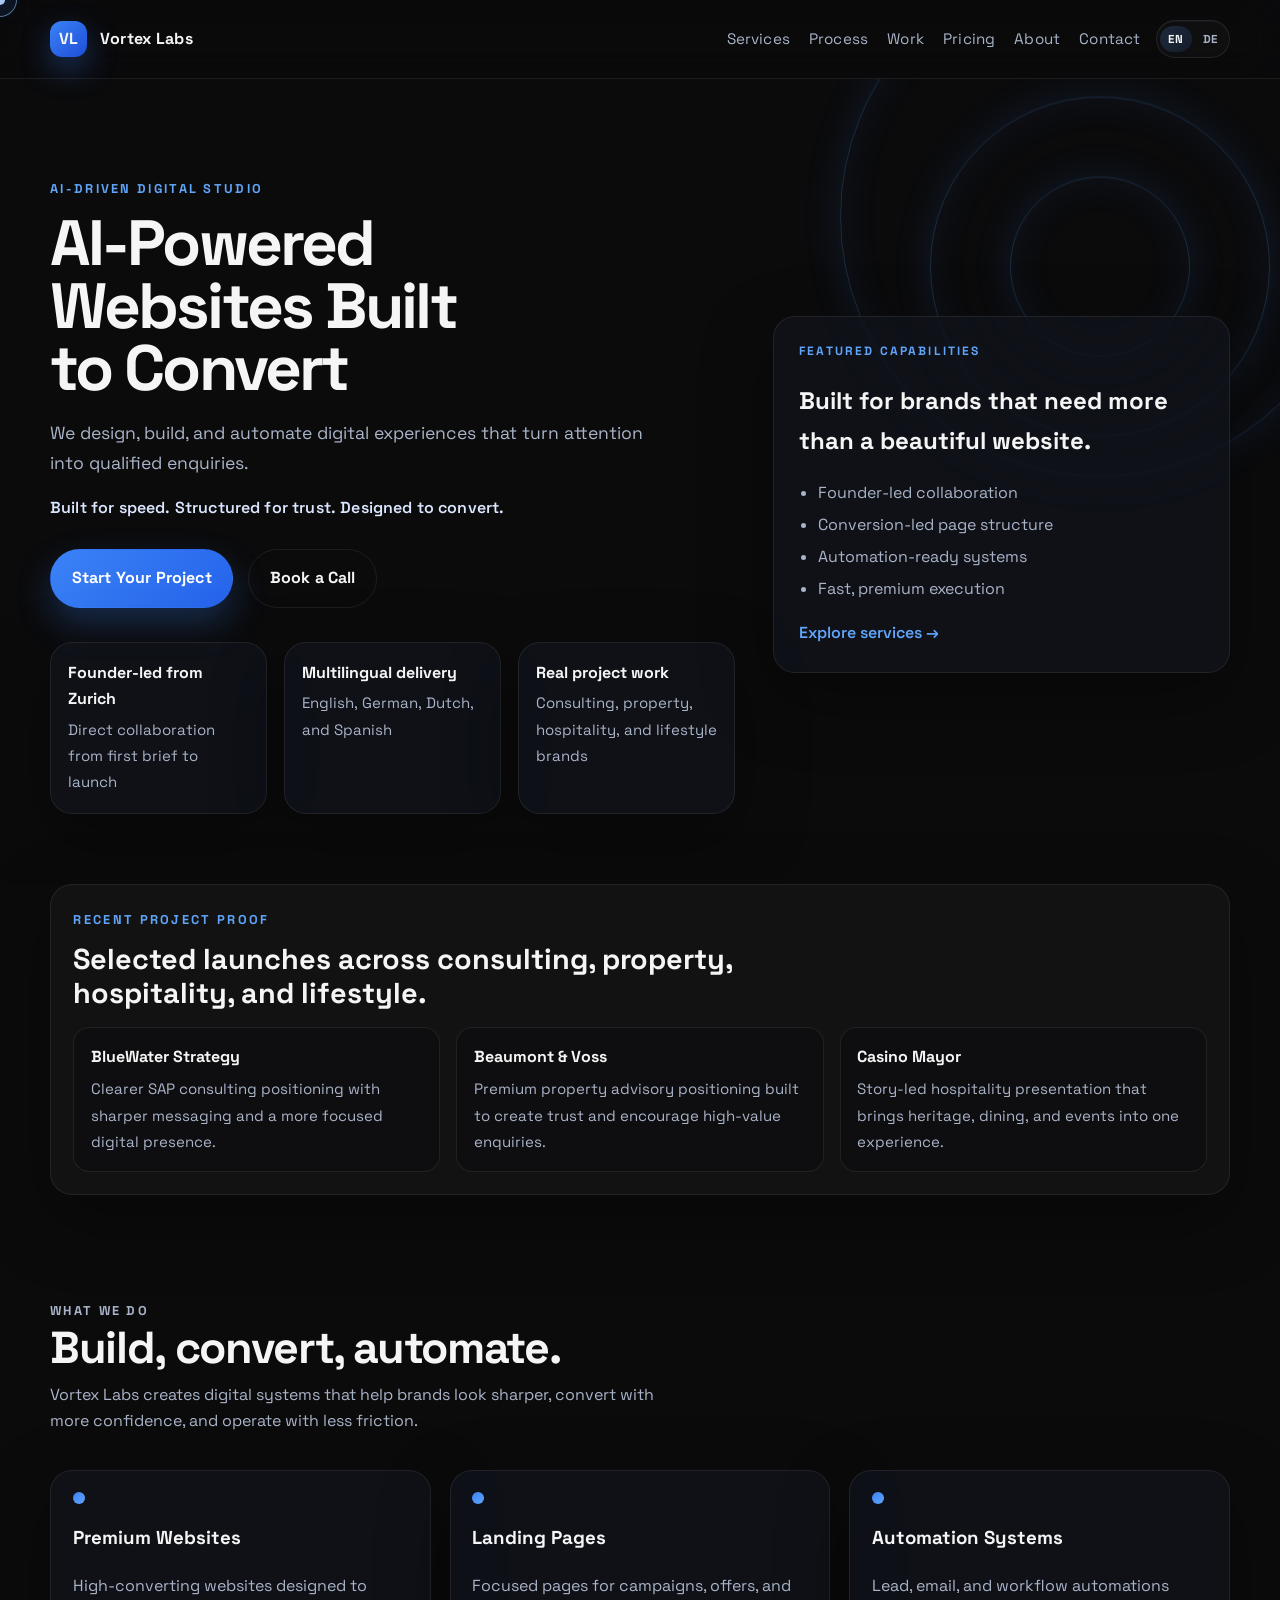
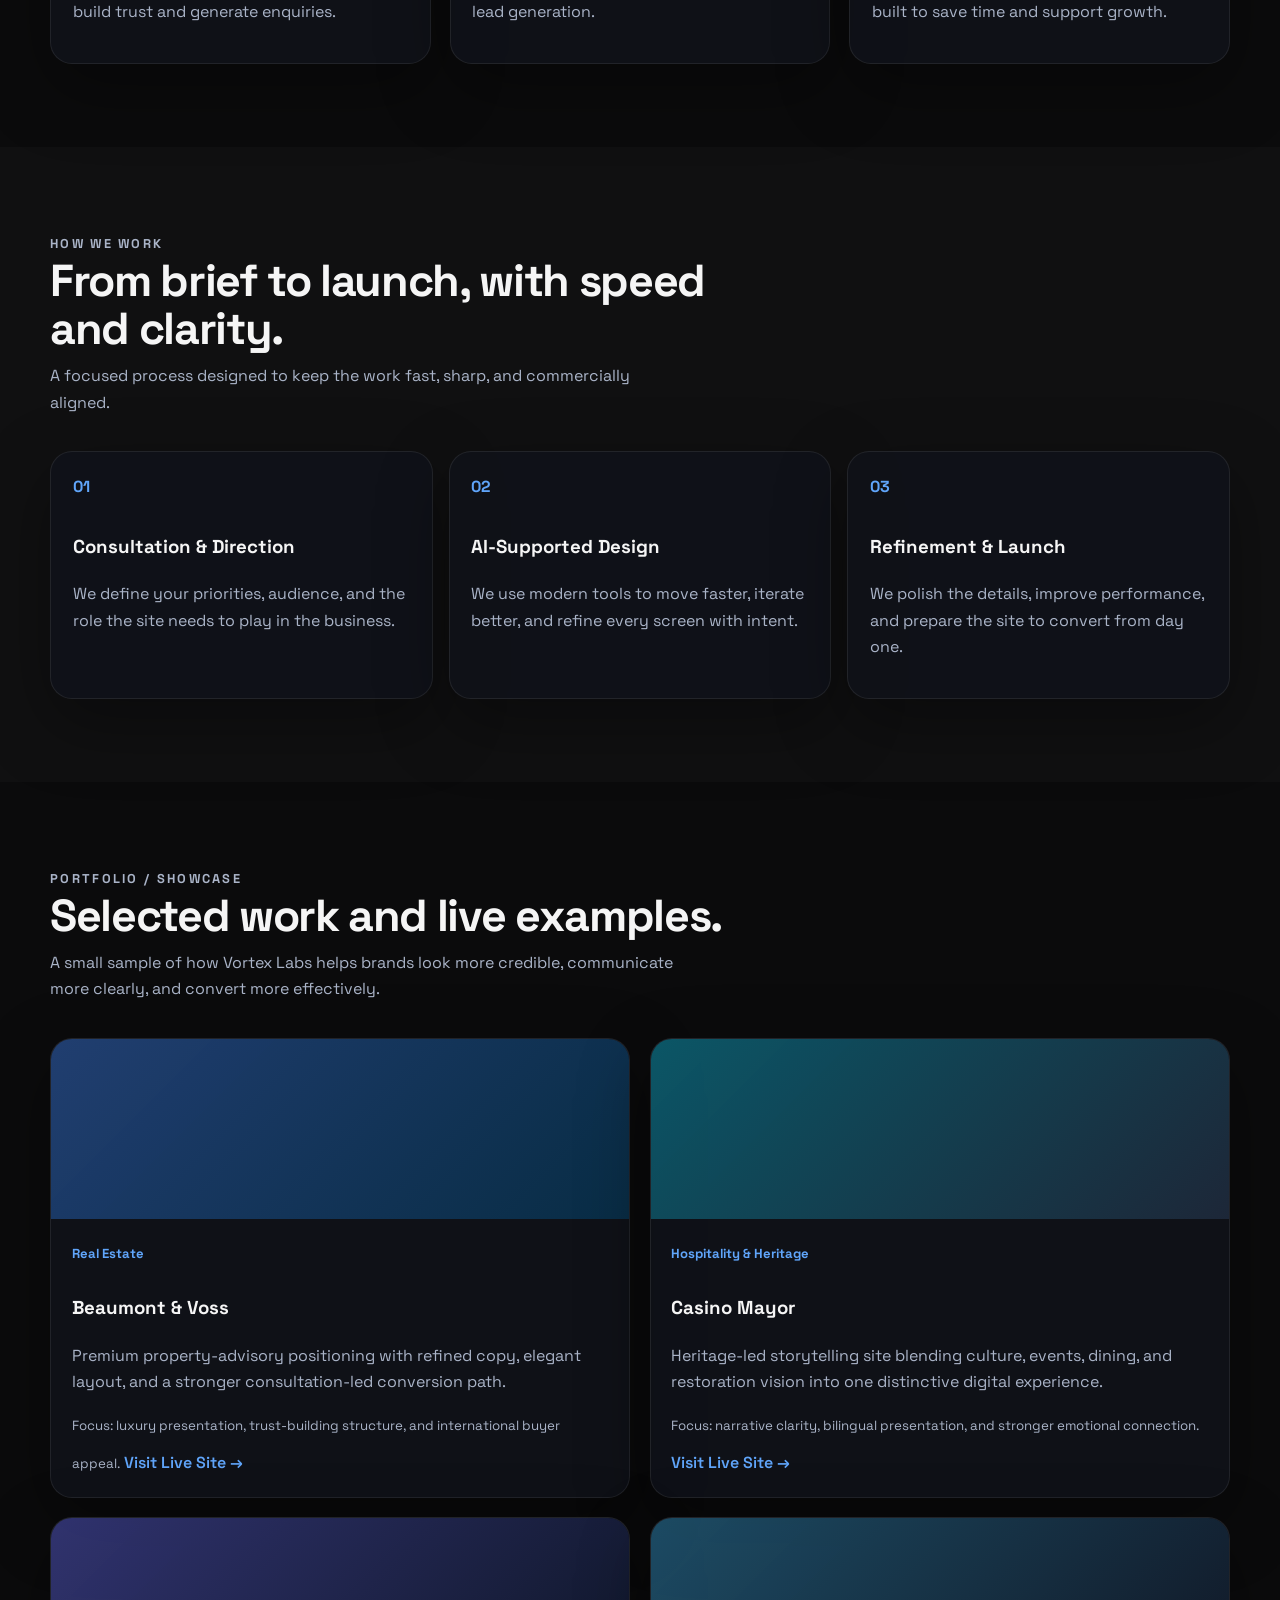
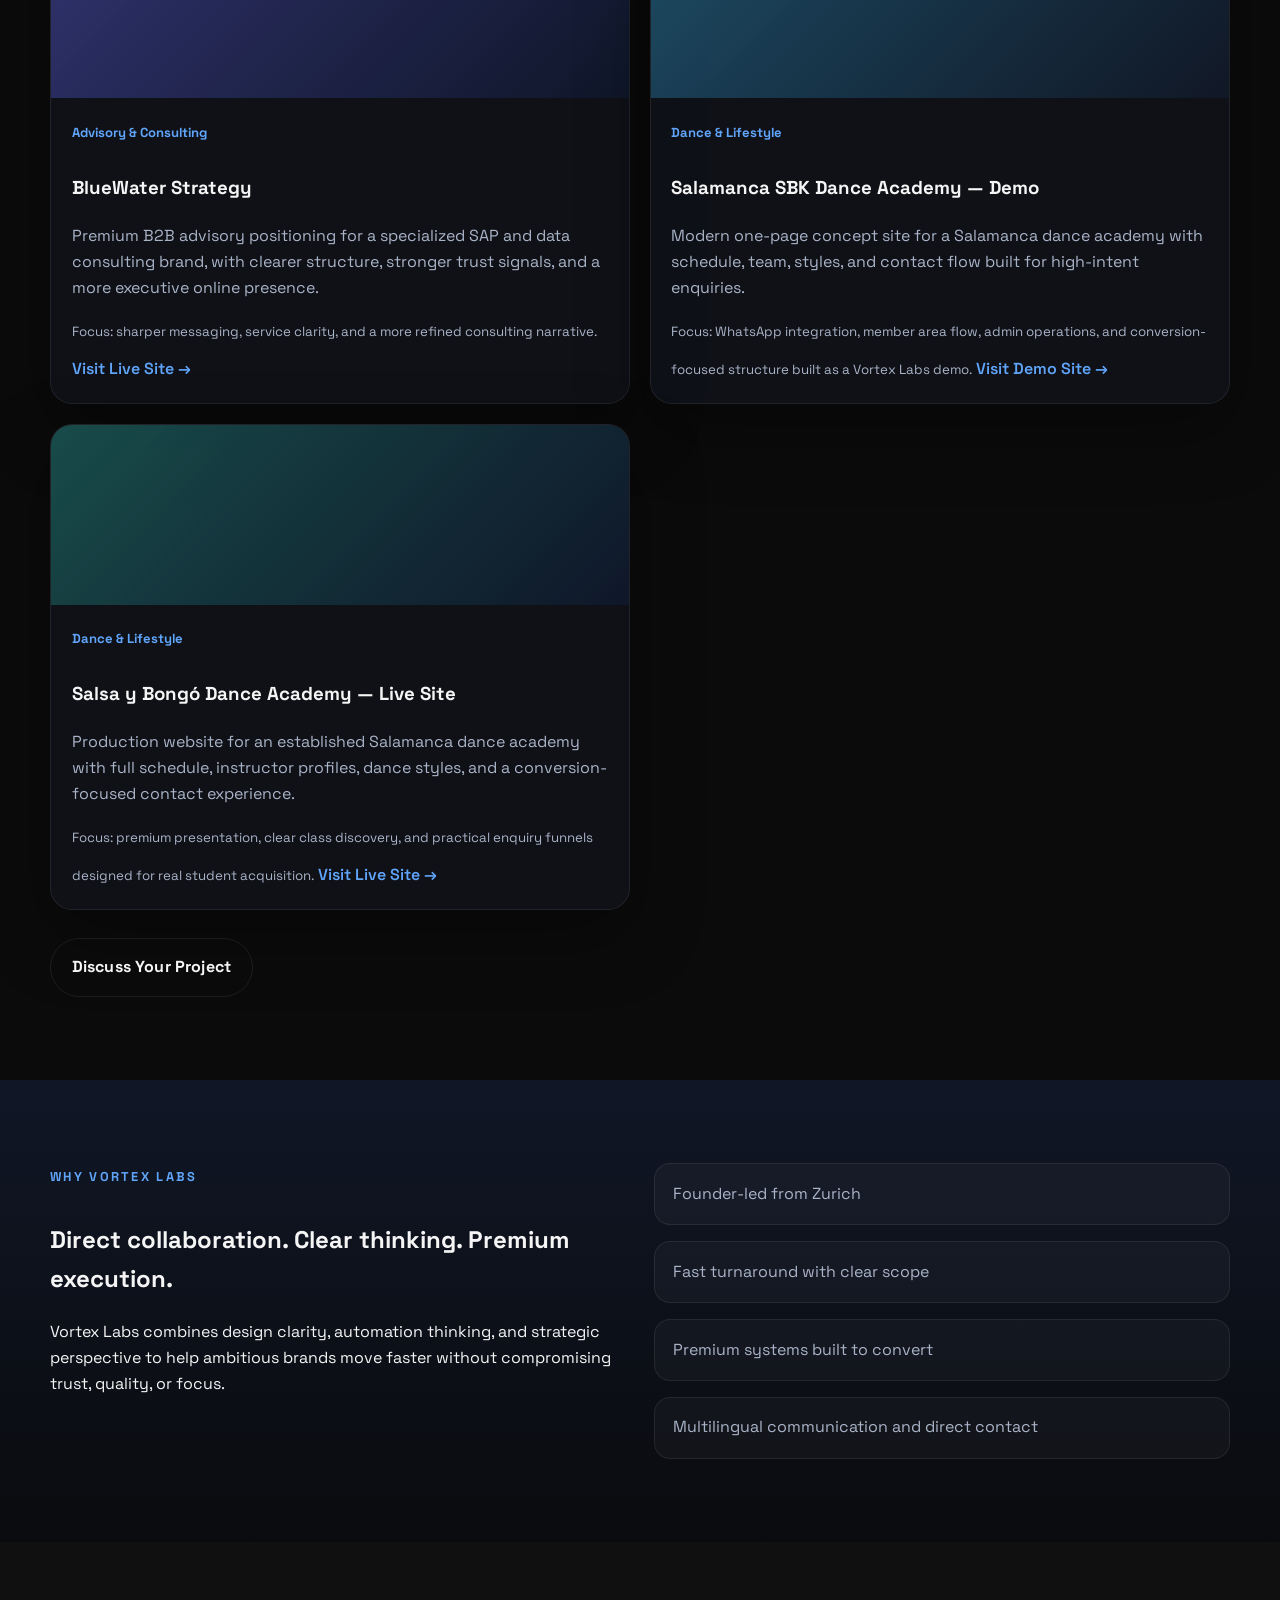
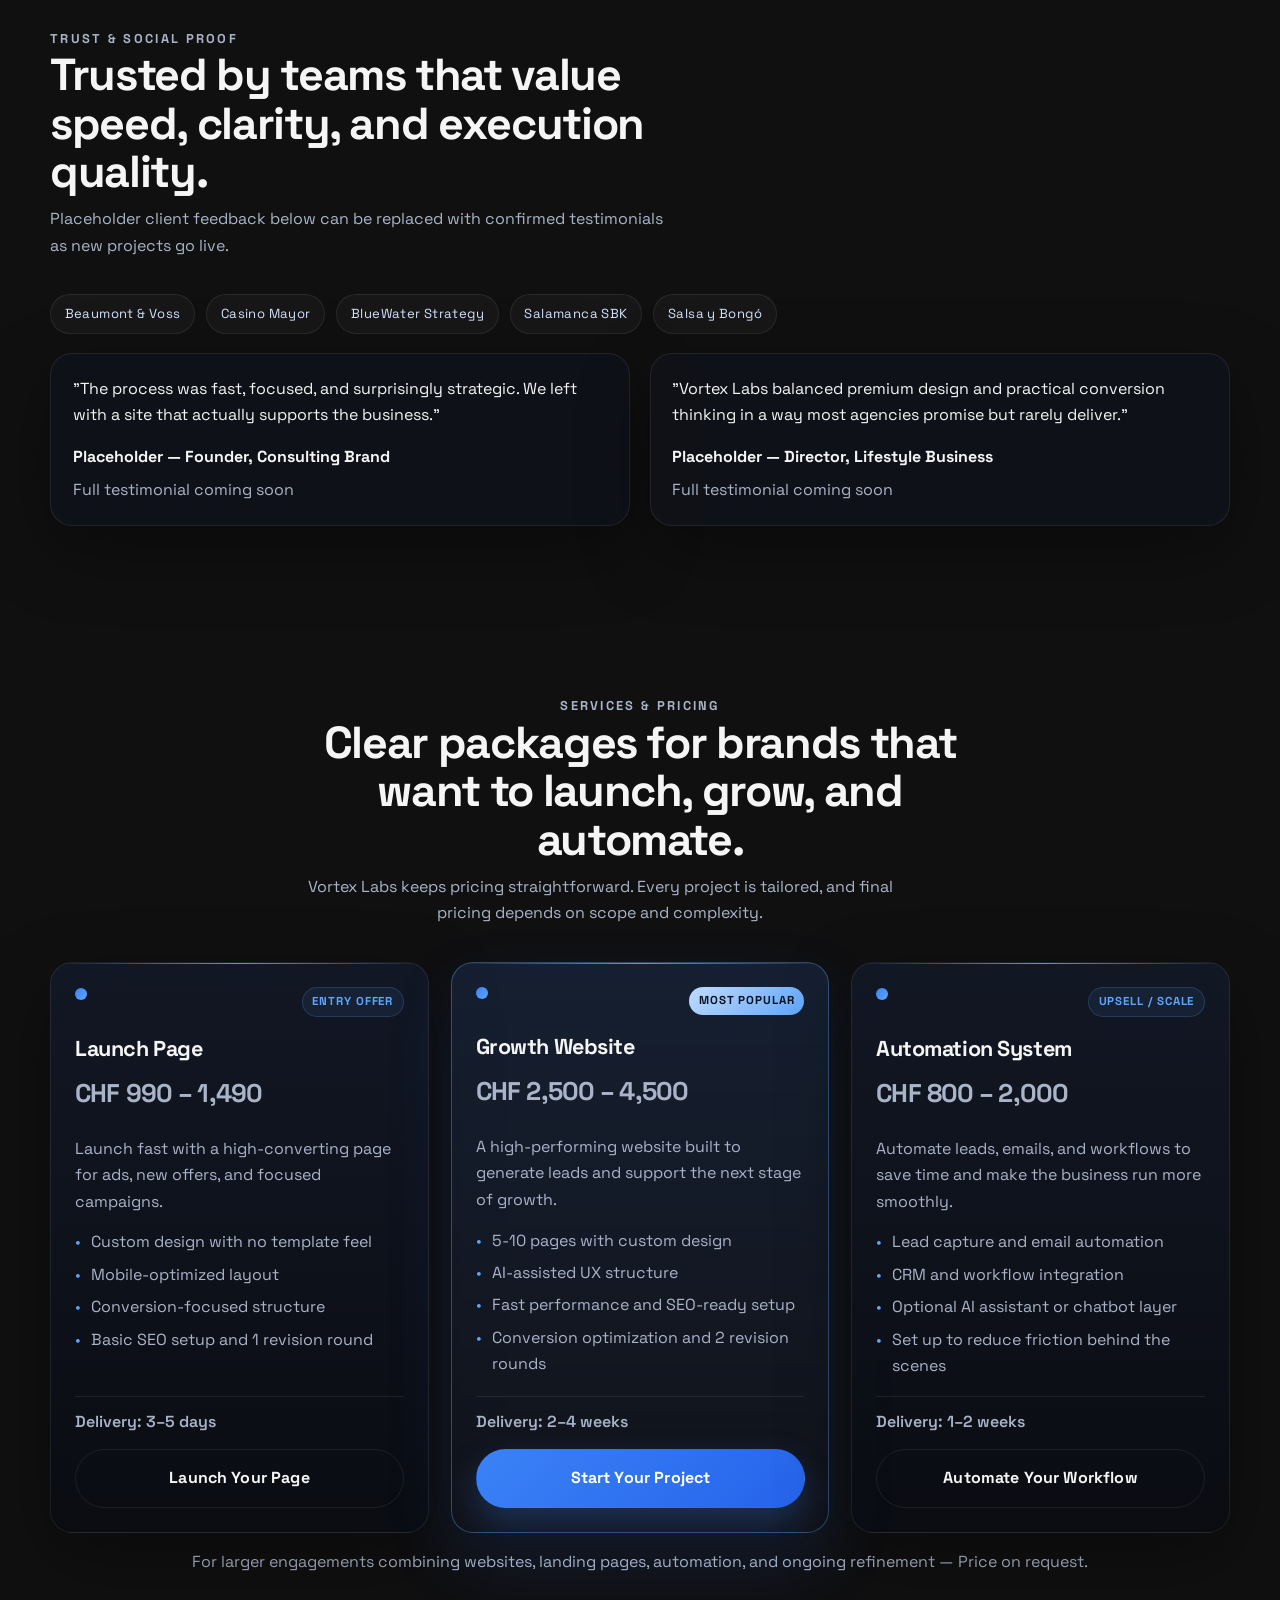
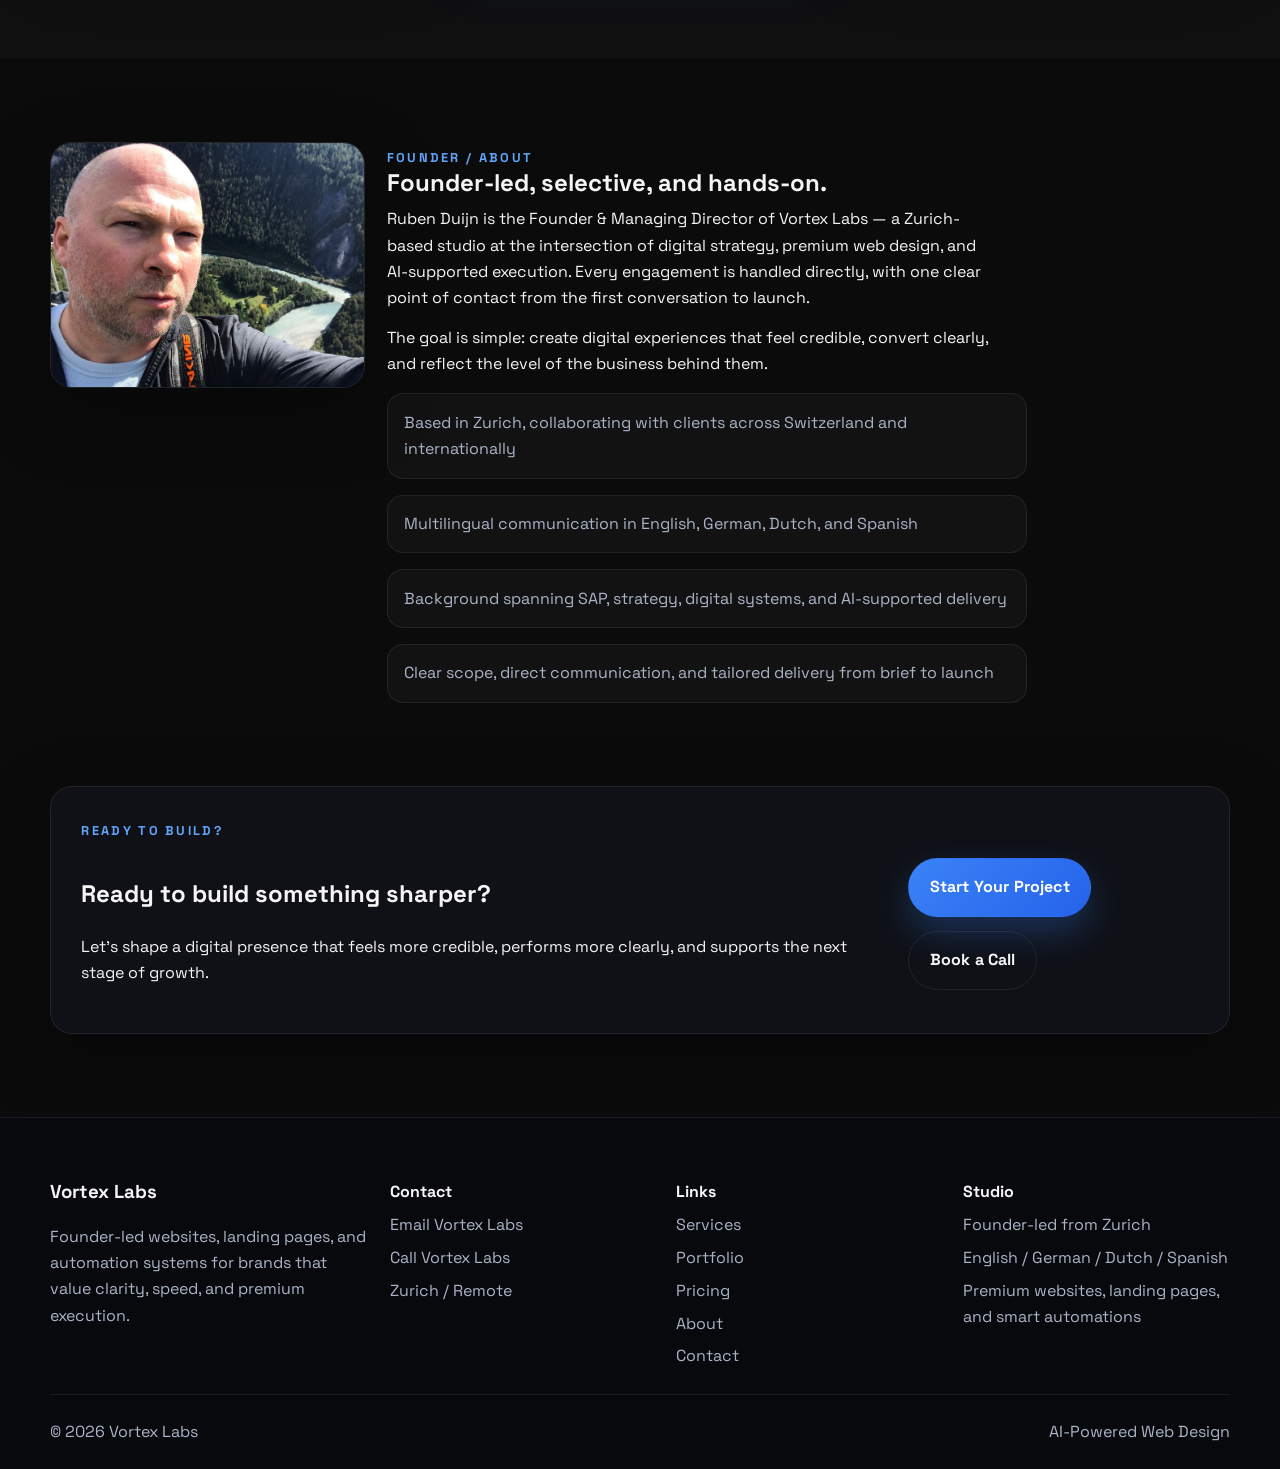
==== index.html @ e82ced31 "Premium upgrade: scroll reveal, magnetic buttons, parallax, cursor, 2 dance portfolio cards, testimo" ====
<!doctype html>
<html lang="en">
<head>
  <meta charset="utf-8" />
  <meta name="viewport" content="width=device-width, initial-scale=1" />
  <title>Vortex Labs | Premium Websites & Automation</title>
  <meta
    name="description"
    content="Vortex Labs creates premium websites, landing pages, and automation systems for ambitious brands that want clarity, speed, and conversion."
  />
  <link rel="alternate" hreflang="en" href="https://vortexlabs.ch/" />
  <link rel="alternate" hreflang="de" href="https://vortexlabs.ch/de.html" />
  <link rel="stylesheet" href="styles.css" />
</head>
<body id="top">
  <header class="site-header">
    <div class="container header-inner">
      <a class="brand" href="#top">
        <span class="brand-mark">VL</span>
        <span>Vortex Labs</span>
      </a>

      <nav class="site-nav" id="site-nav">
        <a href="#services">Services</a>
        <a href="#process">Process</a>
        <a href="#work">Work</a>
        <a href="#pricing">Pricing</a>
        <a href="#about">About</a>
        <a href="#contact">Contact</a>
      </nav>

      <div class="header-actions">
        <div class="lang-switch" aria-label="Language switcher">
          <a class="lang-link active" href="/" data-language="en">EN</a>
          <a class="lang-link" href="/de.html" data-language="de">DE</a>
        </div>

        <button class="menu-toggle" id="menu-toggle" aria-expanded="false" aria-controls="site-nav" aria-label="Toggle menu">
          <span></span><span></span><span></span>
        </button>
      </div>
    </div>
  </header>

  <main>
    <section class="hero">
      <div class="hero-vortex" aria-hidden="true">
        <div class="vortex-ring ring-one"></div>
        <div class="vortex-ring ring-two"></div>
        <div class="vortex-ring ring-three"></div>
      </div>

      <div class="container hero-grid">
        <div class="hero-copy">
          <p class="eyebrow">AI-DRIVEN DIGITAL STUDIO</p>
          <h1>AI-Powered Websites Built to Convert</h1>
          <p class="lead">
            We design, build, and automate digital experiences that turn attention into qualified enquiries.
          </p>
          <p class="hero-kicker">Built for speed. Structured for trust. Designed to convert.</p>

          <div class="hero-actions">
            <a class="button" href="#contact">Start Your Project</a>
            <a class="button secondary" href="#contact">Book a Call</a>
          </div>

          <div class="hero-stats">
            <div>
              <strong>Founder-led from Zurich</strong>
              <span>Direct collaboration from first brief to launch</span>
            </div>
            <div>
              <strong>Multilingual delivery</strong>
              <span>English, German, Dutch, and Spanish</span>
            </div>
            <div>
              <strong>Real project work</strong>
              <span>Consulting, property, hospitality, and lifestyle brands</span>
            </div>
          </div>
        </div>

        <aside class="hero-card">
          <p class="card-label">FEATURED CAPABILITIES</p>
          <h2>Built for brands that need more than a beautiful website.</h2>
          <ul class="feature-list">
            <li>Founder-led collaboration</li>
            <li>Conversion-led page structure</li>
            <li>Automation-ready systems</li>
            <li>Fast, premium execution</li>
          </ul>
          <a class="text-link" href="#services">Explore services →</a>
        </aside>
      </div>
    </section>

    <section class="proof-strip" aria-label="Recent project proof">
      <div class="container proof-strip-inner">
        <div class="proof-copy">
          <p class="eyebrow">RECENT PROJECT PROOF</p>
          <h2>Selected launches across consulting, property, hospitality, and lifestyle.</h2>
        </div>

        <div class="proof-grid">
          <article class="proof-item">
            <strong>BlueWater Strategy</strong>
            <span>Clearer SAP consulting positioning with sharper messaging and a more focused digital presence.</span>
          </article>
          <article class="proof-item">
            <strong>Beaumont &amp; Voss</strong>
            <span>Premium property advisory positioning built to create trust and encourage high-value enquiries.</span>
          </article>
          <article class="proof-item">
            <strong>Casino Mayor</strong>
            <span>Story-led hospitality presentation that brings heritage, dining, and events into one experience.</span>
          </article>
        </div>
      </div>
    </section>

    <section class="section" id="services">
      <div class="container">
        <div class="section-heading">
          <p class="eyebrow">WHAT WE DO</p>
          <h2>Build, convert, automate.</h2>
          <p>
            Vortex Labs creates digital systems that help brands look sharper, convert with more confidence,
            and operate with less friction.
          </p>
        </div>

        <div class="card-grid three-up">
          <article class="info-card">
            <div class="icon-dot"></div>
            <h3>Premium Websites</h3>
            <p>High-converting websites designed to build trust and generate enquiries.</p>
          </article>

          <article class="info-card">
            <div class="icon-dot"></div>
            <h3>Landing Pages</h3>
            <p>Focused pages for campaigns, offers, and lead generation.</p>
          </article>

          <article class="info-card">
            <div class="icon-dot"></div>
            <h3>Automation Systems</h3>
            <p>Lead, email, and workflow automations built to save time and support growth.</p>
          </article>
        </div>
      </div>
    </section>

    <section class="section section-alt" id="process">
      <div class="container">
        <div class="section-heading">
          <p class="eyebrow">HOW WE WORK</p>
          <h2>From brief to launch, with speed and clarity.</h2>
          <p>A focused process designed to keep the work fast, sharp, and commercially aligned.</p>
        </div>

        <div class="process-grid">
          <article class="process-step">
            <span>01</span>
            <h3>Consultation &amp; Direction</h3>
            <p>We define your priorities, audience, and the role the site needs to play in the business.</p>
          </article>

          <article class="process-step">
            <span>02</span>
            <h3>AI-Supported Design</h3>
            <p>We use modern tools to move faster, iterate better, and refine every screen with intent.</p>
          </article>

          <article class="process-step">
            <span>03</span>
            <h3>Refinement &amp; Launch</h3>
            <p>We polish the details, improve performance, and prepare the site to convert from day one.</p>
          </article>
        </div>
      </div>
    </section>

    <section class="section" id="work">
      <div class="container">
        <div class="section-heading">
          <p class="eyebrow">PORTFOLIO / SHOWCASE</p>
          <h2>Selected work and live examples.</h2>
          <p>A small sample of how Vortex Labs helps brands look more credible, communicate more clearly, and convert more effectively.</p>
        </div>

        <div class="showcase-grid">
          <article class="showcase-card">
            <div class="showcase-media media-one"></div>
            <div class="showcase-body">
              <span class="showcase-tag">Real Estate</span>
              <h3>Beaumont &amp; Voss</h3>
              <p>Premium property-advisory positioning with refined copy, elegant layout, and a stronger consultation-led conversion path.</p>
              <small>Focus: luxury presentation, trust-building structure, and international buyer appeal.</small>
              <a class="text-link" href="https://beaumontvoss.com" target="_blank" rel="noopener noreferrer">Visit Live Site →</a>
            </div>
          </article>

          <article class="showcase-card">
            <div class="showcase-media media-two"></div>
            <div class="showcase-body">
              <span class="showcase-tag">Hospitality &amp; Heritage</span>
              <h3>Casino Mayor</h3>
              <p>Heritage-led storytelling site blending culture, events, dining, and restoration vision into one distinctive digital experience.</p>
              <small>Focus: narrative clarity, bilingual presentation, and stronger emotional connection.</small>
              <a class="text-link" href="https://casinomayor.es" target="_blank" rel="noopener noreferrer">Visit Live Site →</a>
            </div>
          </article>

          <article class="showcase-card">
            <div class="showcase-media media-three"></div>
            <div class="showcase-body">
              <span class="showcase-tag">Advisory &amp; Consulting</span>
              <h3>BlueWater Strategy</h3>
              <p>Premium B2B advisory positioning for a specialized SAP and data consulting brand, with clearer structure, stronger trust signals, and a more executive online presence.</p>
              <small>Focus: sharper messaging, service clarity, and a more refined consulting narrative.</small>
              <a class="text-link" href="https://bluewaterstrategy.ch" target="_blank" rel="noopener noreferrer">Visit Live Site →</a>
            </div>
          </article>

          <article class="showcase-card">
            <div class="showcase-media media-four"></div>
            <div class="showcase-body">
              <span class="showcase-tag">Dance &amp; Lifestyle</span>
              <h3>Salamanca SBK Dance Academy — Demo</h3>
              <p>Modern one-page concept site for a Salamanca dance academy with schedule, team, styles, and contact flow built for high-intent enquiries.</p>
              <small>Focus: WhatsApp integration, member area flow, admin operations, and conversion-focused structure built as a Vortex Labs demo.</small>
              <a class="text-link" href="https://salamancasbk.es" target="_blank" rel="noopener noreferrer">Visit Demo Site →</a>
            </div>
          </article>

          <article class="showcase-card">
            <div class="showcase-media media-five"></div>
            <div class="showcase-body">
              <span class="showcase-tag">Dance &amp; Lifestyle</span>
              <h3>Salsa y Bongó Dance Academy — Live Site</h3>
              <p>Production website for an established Salamanca dance academy with full schedule, instructor profiles, dance styles, and a conversion-focused contact experience.</p>
              <small>Focus: premium presentation, clear class discovery, and practical enquiry funnels designed for real student acquisition.</small>
              <a class="text-link" href="https://salsaybongodanceacademy.com" target="_blank" rel="noopener noreferrer">Visit Live Site →</a>
            </div>
          </article>

        </div>

        <div class="center-action">
          <a class="button secondary" href="#contact">Discuss Your Project</a>
        </div>
      </div>
    </section>

    <section class="section section-dark" id="why">
      <div class="container why-grid">
        <div>
          <p class="eyebrow">WHY VORTEX LABS</p>
          <h2>Direct collaboration. Clear thinking. Premium execution.</h2>
          <p>
            Vortex Labs combines design clarity, automation thinking, and strategic perspective to help ambitious brands move faster without compromising trust, quality, or focus.
          </p>
        </div>

        <div class="why-list">
          <div class="why-item">Founder-led from Zurich</div>
          <div class="why-item">Fast turnaround with clear scope</div>
          <div class="why-item">Premium systems built to convert</div>
          <div class="why-item">Multilingual communication and direct contact</div>
        </div>
      </div>
    </section>

    <section class="section section-alt" id="testimonials">
      <div class="container">
        <div class="section-heading">
          <p class="eyebrow">TRUST &amp; SOCIAL PROOF</p>
          <h2>Trusted by teams that value speed, clarity, and execution quality.</h2>
          <p>Placeholder client feedback below can be replaced with confirmed testimonials as new projects go live.</p>
        </div>

        <div class="logo-strip" aria-label="Client logo strip">
          <span class="logo-pill">Beaumont &amp; Voss</span>
          <span class="logo-pill">Casino Mayor</span>
          <span class="logo-pill">BlueWater Strategy</span>
          <span class="logo-pill">Salamanca SBK</span>
          <span class="logo-pill">Salsa y Bongó</span>
        </div>

        <div class="testimonial-grid">
          <article class="testimonial-card">
            <p>"The process was fast, focused, and surprisingly strategic. We left with a site that actually supports the business."</p>
            <strong>Placeholder — Founder, Consulting Brand</strong>
            <span>Full testimonial coming soon</span>
          </article>
          <article class="testimonial-card">
            <p>"Vortex Labs balanced premium design and practical conversion thinking in a way most agencies promise but rarely deliver."</p>
            <strong>Placeholder — Director, Lifestyle Business</strong>
            <span>Full testimonial coming soon</span>
          </article>
        </div>
      </div>
    </section>

    <section class="section section-alt" id="pricing">
      <div class="container">
        <div class="section-heading pricing-heading">
          <p class="eyebrow">SERVICES &amp; PRICING</p>
          <h2>Clear packages for brands that want to launch, grow, and automate.</h2>
          <p>
            Vortex Labs keeps pricing straightforward. Every project is tailored, and final pricing depends on scope and complexity.
          </p>
        </div>

        <div class="card-grid three-up pricing-grid">
          <article class="info-card pricing-card">
            <div class="pricing-topline">
              <div class="icon-dot"></div>
              <span class="pricing-label">ENTRY OFFER</span>
            </div>
            <h3>Launch Page</h3>
            <p class="pricing-range"><strong>CHF 990 – 1,490</strong></p>
            <p class="pricing-summary">Launch fast with a high-converting page for ads, new offers, and focused campaigns.</p>
            <ul class="pricing-list">
              <li>Custom design with no template feel</li>
              <li>Mobile-optimized layout</li>
              <li>Conversion-focused structure</li>
              <li>Basic SEO setup and 1 revision round</li>
            </ul>
            <p class="pricing-meta">Delivery: 3–5 days</p>
            <a class="button secondary pricing-action" href="#contact">Launch Your Page</a>
          </article>

          <article class="info-card pricing-card pricing-card-featured">
            <div class="pricing-topline">
              <div class="icon-dot"></div>
              <span class="pricing-badge">Most Popular</span>
            </div>
            <h3>Growth Website</h3>
            <p class="pricing-range"><strong>CHF 2,500 – 4,500</strong></p>
            <p class="pricing-summary">A high-performing website built to generate leads and support the next stage of growth.</p>
            <ul class="pricing-list">
              <li>5-10 pages with custom design</li>
              <li>AI-assisted UX structure</li>
              <li>Fast performance and SEO-ready setup</li>
              <li>Conversion optimization and 2 revision rounds</li>
            </ul>
            <p class="pricing-meta">Delivery: 2–4 weeks</p>
            <a class="button pricing-action" href="#contact">Start Your Project</a>
          </article>

          <article class="info-card pricing-card">
            <div class="pricing-topline">
              <div class="icon-dot"></div>
              <span class="pricing-label">UPSELL / SCALE</span>
            </div>
            <h3>Automation System</h3>
            <p class="pricing-range"><strong>CHF 800 – 2,000</strong></p>
            <p class="pricing-summary">Automate leads, emails, and workflows to save time and make the business run more smoothly.</p>
            <ul class="pricing-list">
              <li>Lead capture and email automation</li>
              <li>CRM and workflow integration</li>
              <li>Optional AI assistant or chatbot layer</li>
              <li>Set up to reduce friction behind the scenes</li>
            </ul>
            <p class="pricing-meta">Delivery: 1–2 weeks</p>
            <a class="button secondary pricing-action" href="#contact">Automate Your Workflow</a>
          </article>
        </div>

        <p class="pricing-note">For larger engagements combining websites, landing pages, automation, and ongoing refinement — Price on request.</p>
      </div>
    </section>

    <section class="section" id="about">
      <div class="container about-grid">
        <div class="founder-portrait-card">
          <img
            class="founder-portrait-image"
            src="images/founder-ruben.jpg"
            alt="Ruben Duijn, founder of Vortex Labs"
          />
        </div>

        <div class="about-copy">
          <p class="eyebrow">FOUNDER / ABOUT</p>
          <h2>Founder-led, selective, and hands-on.</h2>
          <p>
            Ruben Duijn is the Founder &amp; Managing Director of Vortex Labs — a Zurich-based studio at the intersection of digital strategy, premium web design,
            and AI-supported execution. Every engagement is handled directly, with one clear point of contact from the first conversation to launch.
          </p>
          <p>
            The goal is simple: create digital experiences that feel credible, convert clearly, and reflect the level of the business behind them.
          </p>

          <div class="why-list founder-highlights">
            <div class="why-item">Based in Zurich, collaborating with clients across Switzerland and internationally</div>
            <div class="why-item">Multilingual communication in English, German, Dutch, and Spanish</div>
            <div class="why-item">Background spanning SAP, strategy, digital systems, and AI-supported delivery</div>
            <div class="why-item">Clear scope, direct communication, and tailored delivery from brief to launch</div>
          </div>
        </div>
      </div>
    </section>

    <section class="section cta-section" id="contact">
      <div class="container cta-card">
        <div>
          <p class="eyebrow">READY TO BUILD?</p>
          <h2>Ready to build something sharper?</h2>
          <p>Let’s shape a digital presence that feels more credible, performs more clearly, and supports the next stage of growth.</p>
        </div>

        <div class="cta-actions">
          <a class="button" href="mailto:ruben@vortexlabs.ch?subject=Vortex%20Labs%20Project%20Enquiry">Start Your Project</a>
          <a class="button secondary" href="tel:+41793972132">Book a Call</a>
        </div>
      </div>
    </section>
  </main>

  <footer class="site-footer">
    <div class="container footer-grid">
      <div>
        <h3>Vortex Labs</h3>
        <p>Founder-led websites, landing pages, and automation systems for brands that value clarity, speed, and premium execution.</p>
      </div>

      <div>
        <h4>Contact</h4>
        <ul>
          <li><a href="mailto:ruben@vortexlabs.ch?subject=Vortex%20Labs%20Enquiry">Email Vortex Labs</a></li>
          <li><a href="tel:+41793972132">Call Vortex Labs</a></li>
          <li>Zurich / Remote</li>
        </ul>
      </div>

      <div>
        <h4>Links</h4>
        <ul>
          <li><a href="#services">Services</a></li>
          <li><a href="#work">Portfolio</a></li>
          <li><a href="#pricing">Pricing</a></li>
          <li><a href="#about">About</a></li>
          <li><a href="#contact">Contact</a></li>
        </ul>
      </div>

      <div>
        <h4>Studio</h4>
        <ul>
          <li>Founder-led from Zurich</li>
          <li>English / German / Dutch / Spanish</li>
          <li>Premium websites, landing pages, and smart automations</li>
        </ul>
      </div>
    </div>

    <div class="container footer-bottom">
      <span>© <span id="year"></span> Vortex Labs</span>
      <span>AI-Powered Web Design</span>
    </div>
  </footer>

  <script src="script.js"></script>
</body>
</html>
---- styles.css ----
@import url("https://fonts.googleapis.com/css2?family=Manrope:wght@400;500;600;700;800&family=Space+Grotesk:wght@500;600;700&display=swap");

:root {
  --bg: #0b0b0c;
  --bg-soft: #11131a;
  --surface: rgba(17, 19, 26, 0.82);
  --surface-strong: #121826;
  --text: #f5f5f5;
  --muted: #aab4c8;
  --line: rgba(255, 255, 255, 0.08);
  --accent: #3b82f6;
  --accent-2: #60a5fa;
  --shadow: 0 24px 70px rgba(0, 0, 0, 0.35);
  --radius: 22px;
  --radius-sm: 16px;
  --max-width: 1180px;
  --cursor-size: 10px;
  --cursor-ring-size: 34px;
}

* {
  box-sizing: border-box;
}

html {
  scroll-behavior: smooth;
}

section[id] {
  scroll-margin-top: 0.75rem;
}

body {
  margin: 0;
  font-family: "Space Grotesk", "Manrope", "Avenir Next", "Segoe UI", sans-serif;
  background:
    radial-gradient(circle at top left, rgba(59, 130, 246, 0.18), transparent 0, transparent 32%),
    radial-gradient(circle at bottom right, rgba(96, 165, 250, 0.12), transparent 0, transparent 28%),
    var(--bg);
  color: var(--text);
  line-height: 1.65;
  -webkit-font-smoothing: antialiased;
  text-rendering: optimizeLegibility;
}

body.cursor-active {
  cursor: none;
}

body.cursor-active a,
body.cursor-active button {
  cursor: none;
}

img {
  max-width: 100%;
  display: block;
}

a {
  color: inherit;
  text-decoration: none;
}

.container {
  width: min(var(--max-width), calc(100% - 2rem));
  margin: 0 auto;
}

.site-header {
  position: sticky;
  top: 0;
  z-index: 20;
  backdrop-filter: blur(16px);
  background: rgba(11, 11, 12, 0.72);
  border-bottom: 1px solid var(--line);
}

.header-inner {
  position: relative;
  display: flex;
  align-items: center;
  justify-content: space-between;
  min-height: 78px;
  gap: 1rem;
}

.brand {
  display: inline-flex;
  align-items: center;
  gap: 0.8rem;
  font-weight: 700;
  letter-spacing: 0.02em;
}

.brand-mark {
  width: 2.3rem;
  height: 2.3rem;
  border-radius: 12px;
  display: grid;
  place-items: center;
  background: linear-gradient(135deg, var(--accent), #1d4ed8);
  box-shadow: 0 12px 30px rgba(59, 130, 246, 0.35);
}

.site-nav {
  display: flex;
  align-items: center;
  gap: 1.2rem;
  margin-left: auto;
}

.header-actions {
  display: flex;
  align-items: center;
  gap: 0.55rem;
}

.site-nav a {
  color: var(--muted);
  font-size: 0.95rem;
  letter-spacing: 0.01em;
  transition: color 0.2s ease;
}

.site-nav a:hover {
  color: var(--text);
}

.lang-switch {
  display: inline-flex;
  align-items: center;
  gap: 0.16rem;
  margin-left: 0;
  min-height: 2.35rem;
  padding: 0.16rem;
  border: 1px solid rgba(255, 255, 255, 0.09);
  border-radius: 999px;
  background: rgba(255, 255, 255, 0.025);
  box-shadow: inset 0 1px 0 rgba(255, 255, 255, 0.04);
}

.lang-link {
  display: inline-flex;
  align-items: center;
  justify-content: center;
  min-width: 2rem;
  padding: 0.2rem 0.42rem;
  border-radius: 999px;
  font-size: 0.72rem;
  font-weight: 700;
  letter-spacing: 0.08em;
  color: var(--muted);
  transition: color 0.2s ease, background 0.2s ease;
}

.lang-link:hover {
  color: var(--text);
}

.lang-link.active {
  background: linear-gradient(135deg, rgba(96, 165, 250, 0.18), rgba(59, 130, 246, 0.12));
  color: var(--text);
}

.menu-toggle {
  display: none;
  width: 2.5rem;
  height: 2.35rem;
  align-items: center;
  justify-content: center;
  flex-direction: column;
  gap: 0.24rem;
  background: rgba(255, 255, 255, 0.02);
  border: 1px solid rgba(255, 255, 255, 0.09);
  border-radius: 14px;
  padding: 0;
  box-shadow: inset 0 1px 0 rgba(255, 255, 255, 0.04);
  cursor: pointer;
}

.menu-toggle span {
  display: block;
  width: 15px;
  height: 1.5px;
  margin: 0;
  border-radius: 999px;
  background: var(--text);
}

.hero {
  position: relative;
  overflow: hidden;
  padding: 6rem 0 4.4rem;
}

.hero-grid {
  position: relative;
  z-index: 2;
  display: grid;
  grid-template-columns: 1.2fr 0.8fr;
  gap: 2.4rem;
  align-items: center;
}

.hero-copy h1 {
  margin: 0 0 1.1rem;
  max-width: 11ch;
  font-size: clamp(2.6rem, 5vw, 4.5rem);
  line-height: 0.98;
  letter-spacing: -0.045em;
}

.eyebrow {
  display: inline-block;
  margin: 0 0 0.8rem;
  color: var(--accent-2);
  font-size: 0.8rem;
  font-weight: 700;
  letter-spacing: 0.18em;
}

.lead {
  margin: 0;
  max-width: 38rem;
  color: var(--muted);
  font-size: 1.1rem;
  line-height: 1.75;
}

.hero-kicker {
  margin: 1rem 0 0;
  color: #dbe7ff;
  font-weight: 600;
  letter-spacing: 0.01em;
}

.hero-actions,
.cta-actions,
.center-action {
  display: flex;
  flex-wrap: wrap;
  gap: 0.9rem;
  margin-top: 1.7rem;
}

.button {
  display: inline-flex;
  align-items: center;
  justify-content: center;
  padding: 0.95rem 1.3rem;
  border-radius: 999px;
  border: 1px solid transparent;
  background: linear-gradient(135deg, var(--accent), #2563eb);
  color: white;
  font-weight: 700;
  letter-spacing: 0.01em;
  box-shadow: 0 16px 35px rgba(59, 130, 246, 0.28);
  will-change: transform;
  transition: transform 0.22s ease, box-shadow 0.2s ease, border-color 0.2s ease;
}

.button:hover {
  transform: translateY(-2px);
  box-shadow: 0 20px 40px rgba(59, 130, 246, 0.24);
}

.button.secondary {
  background: transparent;
  border-color: var(--line);
  color: var(--text);
  box-shadow: none;
}

.button.secondary:hover {
  border-color: rgba(96, 165, 250, 0.26);
}

.button.is-magnetic {
  transition: transform 0.16s ease-out, box-shadow 0.2s ease, border-color 0.2s ease;
}

.hero-stats {
  display: grid;
  grid-template-columns: repeat(3, minmax(0, 1fr));
  gap: 1.05rem;
  margin-top: 2.15rem;
}

.hero-stats div,
.hero-card,
.info-card,
.process-step,
.showcase-card,
.testimonial-card,
.cta-card {
  background: var(--surface);
  border: 1px solid var(--line);
  border-radius: var(--radius);
  box-shadow: var(--shadow);
}

.hero-stats div {
  padding: 1.05rem;
}

.hero-stats strong {
  display: block;
  margin-bottom: 0.25rem;
}

.hero-stats span {
  color: var(--muted);
  font-size: 0.94rem;
}

.hero-card {
  padding: 1.55rem;
}

.card-label {
  margin: 0 0 0.4rem;
  color: var(--accent-2);
  font-size: 0.75rem;
  letter-spacing: 0.18em;
  font-weight: 700;
}

.feature-list {
  margin: 1rem 0 1.1rem;
  padding-left: 1.15rem;
  color: var(--muted);
}

.feature-list li + li {
  margin-top: 0.35rem;
}

.text-link {
  color: var(--accent-2);
  font-weight: 600;
}

.hero-vortex {
  position: absolute;
  inset: 0;
  pointer-events: none;
  will-change: transform;
}

.vortex-ring {
  position: absolute;
  border-radius: 50%;
  border: 1px solid rgba(96, 165, 250, 0.22);
  box-shadow: 0 0 40px rgba(59, 130, 246, 0.12), inset 0 0 40px rgba(59, 130, 246, 0.08);
  animation: swirl 16s linear infinite;
}

.ring-one {
  width: 520px;
  height: 520px;
  top: -120px;
  right: -80px;
}

.ring-two {
  width: 340px;
  height: 340px;
  top: 20px;
  right: 10px;
  animation-duration: 12s;
  animation-direction: reverse;
}

.ring-three {
  width: 180px;
  height: 180px;
  top: 100px;
  right: 90px;
  animation-duration: 9s;
}

@keyframes swirl {
  from {
    transform: rotate(0deg) scale(1);
  }
  50% {
    transform: rotate(180deg) scale(1.04);
  }
  to {
    transform: rotate(360deg) scale(1);
  }
}

.proof-strip {
  padding: 0 0 1.2rem;
}

.proof-strip-inner {
  padding: 1.35rem 1.4rem;
  border: 1px solid var(--line);
  border-radius: var(--radius);
  background: rgba(255, 255, 255, 0.03);
  box-shadow: var(--shadow);
}

.proof-copy {
  max-width: 44rem;
}

.proof-copy h2 {
  margin: 0;
  font-size: clamp(1.3rem, 2.4vw, 1.8rem);
  line-height: 1.18;
}

.proof-grid {
  display: grid;
  grid-template-columns: repeat(3, minmax(0, 1fr));
  gap: 1rem;
  margin-top: 1rem;
}

.proof-item {
  padding: 1rem 1.05rem;
  border-radius: var(--radius-sm);
  border: 1px solid var(--line);
  background: rgba(11, 11, 12, 0.35);
}

.proof-item strong {
  display: block;
  margin-bottom: 0.35rem;
}

.proof-item span {
  color: var(--muted);
  font-size: 0.94rem;
}

.section {
  padding: 5.2rem 0;
}

.reveal-section .reveal-item {
  opacity: 0;
  transform: translateY(26px);
  filter: blur(2px);
  transition: opacity 0.7s ease, transform 0.7s ease, filter 0.7s ease;
  transition-delay: var(--reveal-delay, 0ms);
}

.reveal-section.in-view .reveal-item {
  opacity: 1;
  transform: translateY(0);
  filter: blur(0);
}

.section-alt {
  background: rgba(255, 255, 255, 0.02);
}

.section-dark {
  background: linear-gradient(180deg, rgba(16, 23, 39, 0.96), rgba(10, 11, 14, 0.96));
}

.section-heading {
  max-width: 44rem;
  margin-bottom: 2.2rem;
}

.section-heading h2 {
  margin: 0 0 0.6rem;
  font-size: clamp(2rem, 4vw, 2.8rem);
  line-height: 1.08;
  letter-spacing: -0.03em;
}

.section-heading p {
  margin: 0;
  max-width: 39rem;
  color: var(--muted);
}

.card-grid,
.showcase-grid,
.testimonial-grid {
  display: grid;
  gap: 1.2rem;
}

.three-up {
  grid-template-columns: repeat(3, minmax(0, 1fr));
}

.info-card,
.process-step,
.testimonial-card {
  padding: 1.35rem;
}

.pricing-heading {
  margin-inline: auto;
  text-align: center;
}

.pricing-grid {
  align-items: stretch;
  gap: 1.35rem;
}

.pricing-card {
  position: relative;
  display: flex;
  flex-direction: column;
  padding: 1.5rem;
  overflow: hidden;
  background: linear-gradient(180deg, rgba(18, 24, 38, 0.92), rgba(10, 12, 18, 0.94));
  transition: transform 0.22s ease, border-color 0.22s ease, box-shadow 0.22s ease;
}

.pricing-card::before {
  content: "";
  position: absolute;
  top: 0;
  left: 0;
  right: 0;
  height: 1px;
  background: linear-gradient(90deg, transparent, rgba(96, 165, 250, 0.9), transparent);
}

.pricing-card:hover {
  transform: translateY(-4px);
  border-color: rgba(96, 165, 250, 0.26);
  box-shadow: 0 26px 60px rgba(0, 0, 0, 0.38);
}

.pricing-card h3 {
  margin: 0;
  font-size: 1.35rem;
  letter-spacing: -0.02em;
}

.pricing-topline {
  display: flex;
  align-items: center;
  justify-content: space-between;
  gap: 0.8rem;
  margin-bottom: 0.9rem;
}

.pricing-label,
.pricing-badge {
  display: inline-flex;
  align-items: center;
  padding: 0.28rem 0.6rem;
  border-radius: 999px;
  font-size: 0.72rem;
  font-weight: 700;
  letter-spacing: 0.08em;
  text-transform: uppercase;
}

.pricing-label {
  color: var(--accent-2);
  background: rgba(96, 165, 250, 0.08);
  border: 1px solid rgba(96, 165, 250, 0.2);
}

.pricing-badge {
  color: #08111f;
  background: linear-gradient(135deg, #bfdbfe, #60a5fa);
}

.pricing-card-featured {
  border-color: rgba(96, 165, 250, 0.38);
  background: linear-gradient(180deg, rgba(59, 130, 246, 0.14), rgba(17, 19, 26, 0.92));
  box-shadow: 0 30px 70px rgba(37, 99, 235, 0.12);
}

.pricing-range {
  margin: 0.35rem 0 0.35rem;
}

.pricing-range strong {
  font-size: 1.6rem;
  letter-spacing: -0.03em;
}

.pricing-summary {
  margin-bottom: 0.9rem;
  color: #e6eefc;
}

.pricing-list {
  list-style: none;
  margin: 0 0 1rem;
  padding: 0;
  color: var(--muted);
}

.pricing-list li {
  position: relative;
  padding-left: 1rem;
}

.pricing-list li::before {
  content: "•";
  position: absolute;
  left: 0;
  color: var(--accent-2);
}

.pricing-list li + li {
  margin-top: 0.38rem;
}

.pricing-meta {
  margin-top: auto;
  margin-bottom: 0.85rem;
  padding-top: 0.8rem;
  border-top: 1px solid var(--line);
  color: #dbe7ff;
  font-weight: 600;
}

.pricing-action {
  width: 100%;
}

.pricing-note {
  margin: 1rem 0 0;
  color: var(--muted);
  text-align: center;
}

.pricing-note strong {
  color: var(--text);
}

.icon-dot {
  width: 12px;
  height: 12px;
  border-radius: 999px;
  background: linear-gradient(135deg, var(--accent), var(--accent-2));
  margin-bottom: 1rem;
}

.process-grid {
  display: grid;
  grid-template-columns: repeat(3, minmax(0, 1fr));
  gap: 1rem;
}

.process-step span {
  display: inline-block;
  margin-bottom: 0.8rem;
  color: var(--accent-2);
  font-weight: 700;
}

.process-step p,
.info-card p,
.testimonial-card span,
.showcase-body p,
.showcase-body small,
.why-item,
.footer-grid p,
.footer-grid li {
  color: var(--muted);
}

.showcase-grid {
  grid-template-columns: repeat(2, minmax(0, 1fr));
}

.showcase-card {
  overflow: hidden;
  transition: transform 0.22s ease, border-color 0.22s ease;
}

.showcase-card:hover {
  transform: translateY(-3px);
  border-color: rgba(96, 165, 250, 0.2);
}

.showcase-media {
  height: 180px;
  background-size: cover;
  background-position: center;
}

.media-one {
  background: linear-gradient(135deg, rgba(59, 130, 246, 0.4), rgba(8, 47, 73, 0.92));
}

.media-two {
  background: linear-gradient(135deg, rgba(6, 182, 212, 0.42), rgba(30, 41, 59, 0.92));
}

.media-three {
  background: linear-gradient(135deg, rgba(99, 102, 241, 0.4), rgba(15, 23, 42, 0.92));
}

.media-four {
  background: linear-gradient(135deg, rgba(56, 189, 248, 0.34), rgba(17, 24, 39, 0.92));
}

.media-five {
  background: linear-gradient(135deg, rgba(45, 212, 191, 0.3), rgba(15, 23, 42, 0.95));
}

.showcase-body {
  padding: 1.3rem;
}

.showcase-body .text-link {
  display: inline-flex;
  margin-top: 0.75rem;
}

.showcase-tag {
  display: inline-block;
  margin-bottom: 0.65rem;
  color: var(--accent-2);
  font-size: 0.82rem;
  font-weight: 700;
}

.why-grid {
  display: grid;
  grid-template-columns: 1fr 1fr;
  gap: 1.7rem;
  align-items: start;
}

.about-grid {
  display: grid;
  grid-template-columns: minmax(0, 315px) minmax(0, 1fr);
  gap: 1.35rem;
  align-items: start;
}

.about-copy {
  max-width: 40rem;
  padding-top: 0.1rem;
}

.about-copy h2 {
  margin: 0 0 0.65rem;
  line-height: 1.08;
}

.about-copy p {
  margin: 0;
  max-width: 38rem;
}

.about-copy p + p {
  margin-top: 0.8rem;
}

.founder-portrait-card {
  background: var(--surface);
  border: 1px solid var(--line);
  border-radius: var(--radius);
  box-shadow: var(--shadow);
  overflow: hidden;
  max-width: 315px;
  aspect-ratio: 1 / 0.78;
}

.founder-portrait-image {
  width: 100%;
  height: 100%;
  object-fit: cover;
  object-position: 60% 52%;
  display: block;
}

.founder-highlights {
  margin-top: 1rem;
}

.founder-highlights .why-item {
  padding: 0.95rem 1rem;
}

.why-list {
  display: grid;
  gap: 1rem;
}

.why-item {
  padding: 1.05rem 1.15rem;
  border-radius: var(--radius-sm);
  border: 1px solid var(--line);
  background: rgba(255, 255, 255, 0.03);
  line-height: 1.65;
}

.testimonial-grid {
  grid-template-columns: repeat(2, minmax(0, 1fr));
}

.testimonial-card p {
  margin-top: 0;
}

.logo-strip {
  display: flex;
  flex-wrap: wrap;
  gap: 0.7rem;
  margin-bottom: 1.2rem;
}

.logo-pill {
  display: inline-flex;
  align-items: center;
  justify-content: center;
  padding: 0.5rem 0.85rem;
  border-radius: 999px;
  border: 1px solid var(--line);
  background: rgba(255, 255, 255, 0.03);
  color: #d6e4ff;
  font-size: 0.82rem;
  letter-spacing: 0.03em;
}

.testimonial-card strong,
.footer-grid h3,
.footer-grid h4 {
  display: block;
  margin-bottom: 0.4rem;
}

.cta-section {
  padding-top: 0;
}

.cta-card {
  display: flex;
  align-items: center;
  justify-content: space-between;
  gap: 1.8rem;
  padding: 1.9rem;
  background:
    radial-gradient(circle at top right, rgba(59, 130, 246, 0.18), transparent 0, transparent 30%),
    rgba(17, 19, 26, 0.86);
}

.site-footer {
  border-top: 1px solid var(--line);
  background: #08090c;
  padding: 2.5rem 0 1.5rem;
}

.footer-grid {
  display: grid;
  grid-template-columns: 1.2fr 1fr 1fr 1fr;
  gap: 1.2rem;
}

.footer-grid ul {
  list-style: none;
  padding: 0;
  margin: 0;
}

.footer-grid li + li {
  margin-top: 0.4rem;
}

.footer-bottom {
  display: flex;
  justify-content: space-between;
  gap: 1rem;
  padding-top: 1.5rem;
  margin-top: 1.5rem;
  border-top: 1px solid var(--line);
  color: var(--muted);
}

.cursor-dot,
.cursor-ring {
  position: fixed;
  top: 0;
  left: 0;
  pointer-events: none;
  z-index: 120;
  opacity: 0;
  transition: opacity 0.25s ease;
}

.cursor-dot {
  width: var(--cursor-size);
  height: var(--cursor-size);
  margin-left: calc(var(--cursor-size) * -0.5);
  margin-top: calc(var(--cursor-size) * -0.5);
  border-radius: 999px;
  background: rgba(191, 219, 254, 0.95);
  box-shadow: 0 0 22px rgba(59, 130, 246, 0.45);
}

.cursor-ring {
  width: var(--cursor-ring-size);
  height: var(--cursor-ring-size);
  margin-left: calc(var(--cursor-ring-size) * -0.5);
  margin-top: calc(var(--cursor-ring-size) * -0.5);
  border-radius: 999px;
  border: 1px solid rgba(147, 197, 253, 0.55);
  background: rgba(59, 130, 246, 0.08);
  transition: transform 0.2s ease, opacity 0.2s ease;
}

body.cursor-active .cursor-dot,
body.cursor-active .cursor-ring {
  opacity: 1;
}

body.cursor-active.cursor-hover .cursor-ring {
  transform: scale(1.35);
  background: rgba(96, 165, 250, 0.15);
}

@media (max-width: 920px) {
  .hero-grid,
  .why-grid,
  .about-grid,
  .process-grid,
  .three-up,
  .showcase-grid,
  .testimonial-grid,
  .footer-grid,
  .cta-card,
  .hero-stats,
  .proof-grid {
    grid-template-columns: 1fr;
  }

  .hero {
    padding: 4.8rem 0 3.4rem;
  }

  .section {
    padding: 4.2rem 0;
  }

  .hero-card,
  .cta-card {
    padding: 1.35rem;
  }

  .about-grid {
    gap: 1rem;
    justify-items: start;
  }

  .founder-portrait-card {
    max-width: 330px;
    margin: 0;
    justify-self: start;
    aspect-ratio: 1 / 0.76;
  }

  .founder-portrait-image {
    object-position: 52% 58%;
  }

  .cta-card,
  .footer-bottom {
    flex-direction: column;
  }

  .site-nav {
    position: absolute;
    top: calc(100% + 0.55rem);
    right: 0;
    left: auto;
    width: min(260px, calc(100vw - 2rem));
    display: flex;
    flex-direction: column;
    align-items: stretch;
    gap: 0.2rem;
    padding: 0.55rem;
    border-radius: 18px;
    background: rgba(9, 10, 14, 0.98);
    border: 1px solid rgba(255, 255, 255, 0.08);
    box-shadow: 0 24px 50px rgba(0, 0, 0, 0.38);
    opacity: 0;
    visibility: hidden;
    pointer-events: none;
    transform: translateY(-6px);
    transition: opacity 0.18s ease, transform 0.18s ease, visibility 0.18s ease;
  }

  .site-nav a {
    width: 100%;
    padding: 0.62rem 0.7rem;
    border-radius: 12px;
  }

  .site-nav a:hover {
    background: rgba(96, 165, 250, 0.08);
  }

  .lang-switch {
    margin-left: 0;
  }

  .site-nav.is-open {
    opacity: 1;
    visibility: visible;
    pointer-events: auto;
    transform: translateY(0);
  }

  .menu-toggle {
    display: inline-flex;
  }
}

@media (max-width: 640px) {
  .about-grid {
    gap: 0.9rem;
  }

  .hero-actions,
  .cta-actions {
    flex-direction: column;
    align-items: stretch;
  }

  .button,
  .pricing-action {
    width: 100%;
  }

  .founder-portrait-card {
    max-width: 260px;
    margin: 0;
    justify-self: start;
    aspect-ratio: 1 / 0.78;
  }

  .founder-portrait-image {
    object-position: 42% 60%;
  }
}

@media (prefers-reduced-motion: reduce) {
  * {
    animation-duration: 0.01ms !important;
    animation-iteration-count: 1 !important;
    transition-duration: 0.01ms !important;
    scroll-behavior: auto !important;
  }

  .reveal-section .reveal-item,
  .reveal-section.in-view .reveal-item {
    opacity: 1;
    transform: none;
    filter: none;
  }

  .cursor-dot,
  .cursor-ring {
    display: none;
  }
}
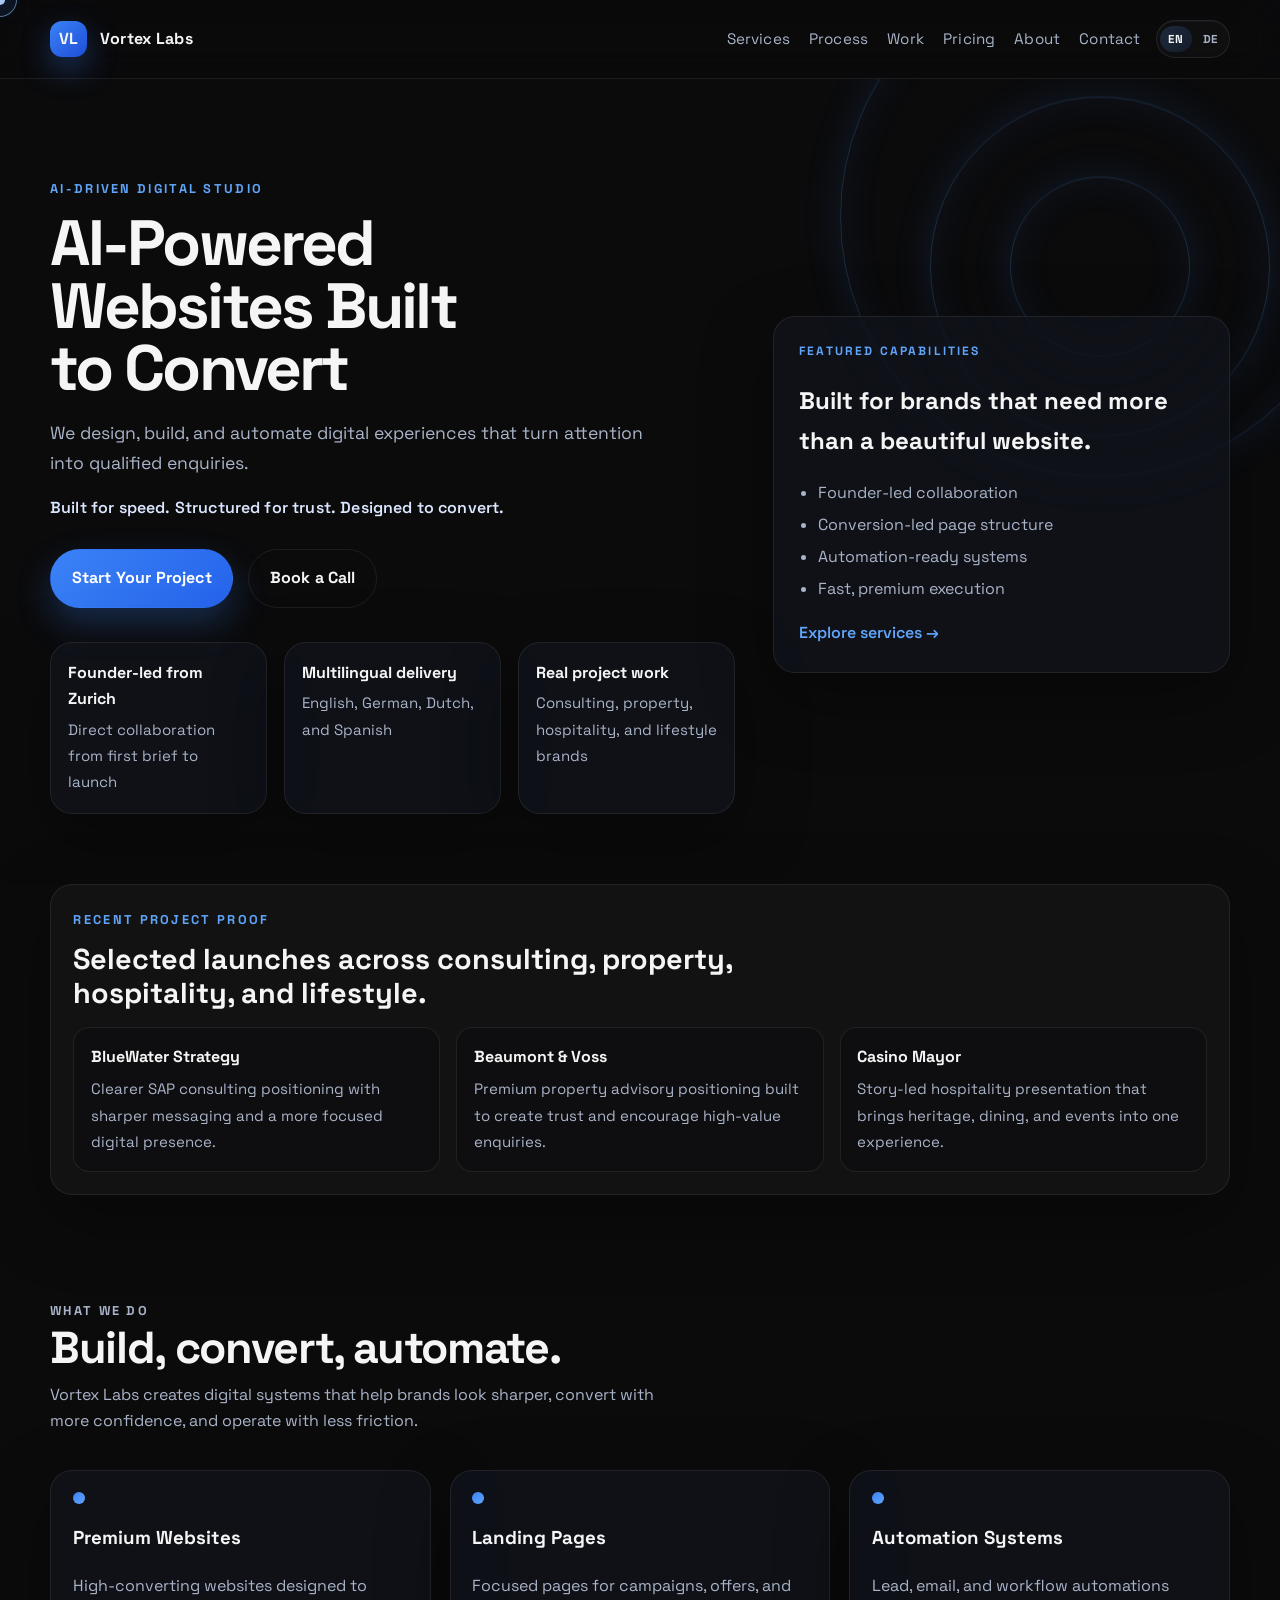
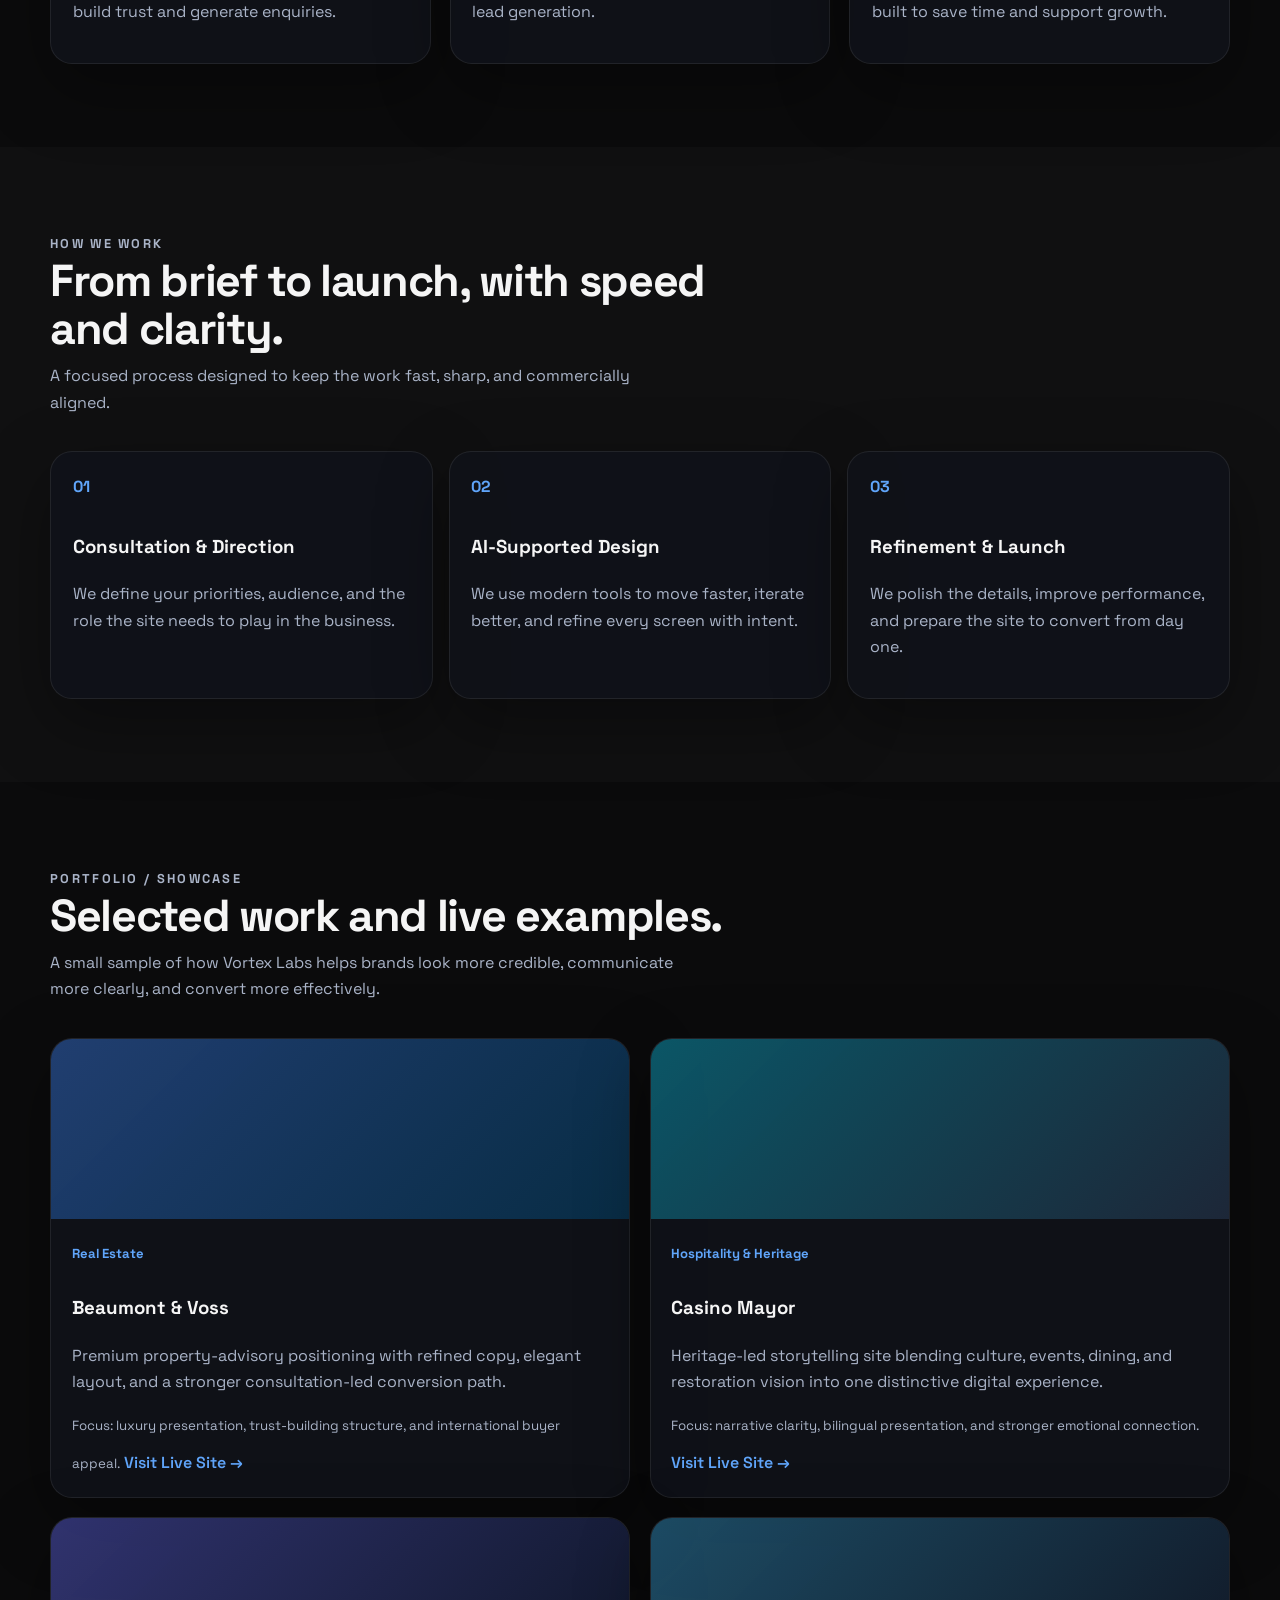
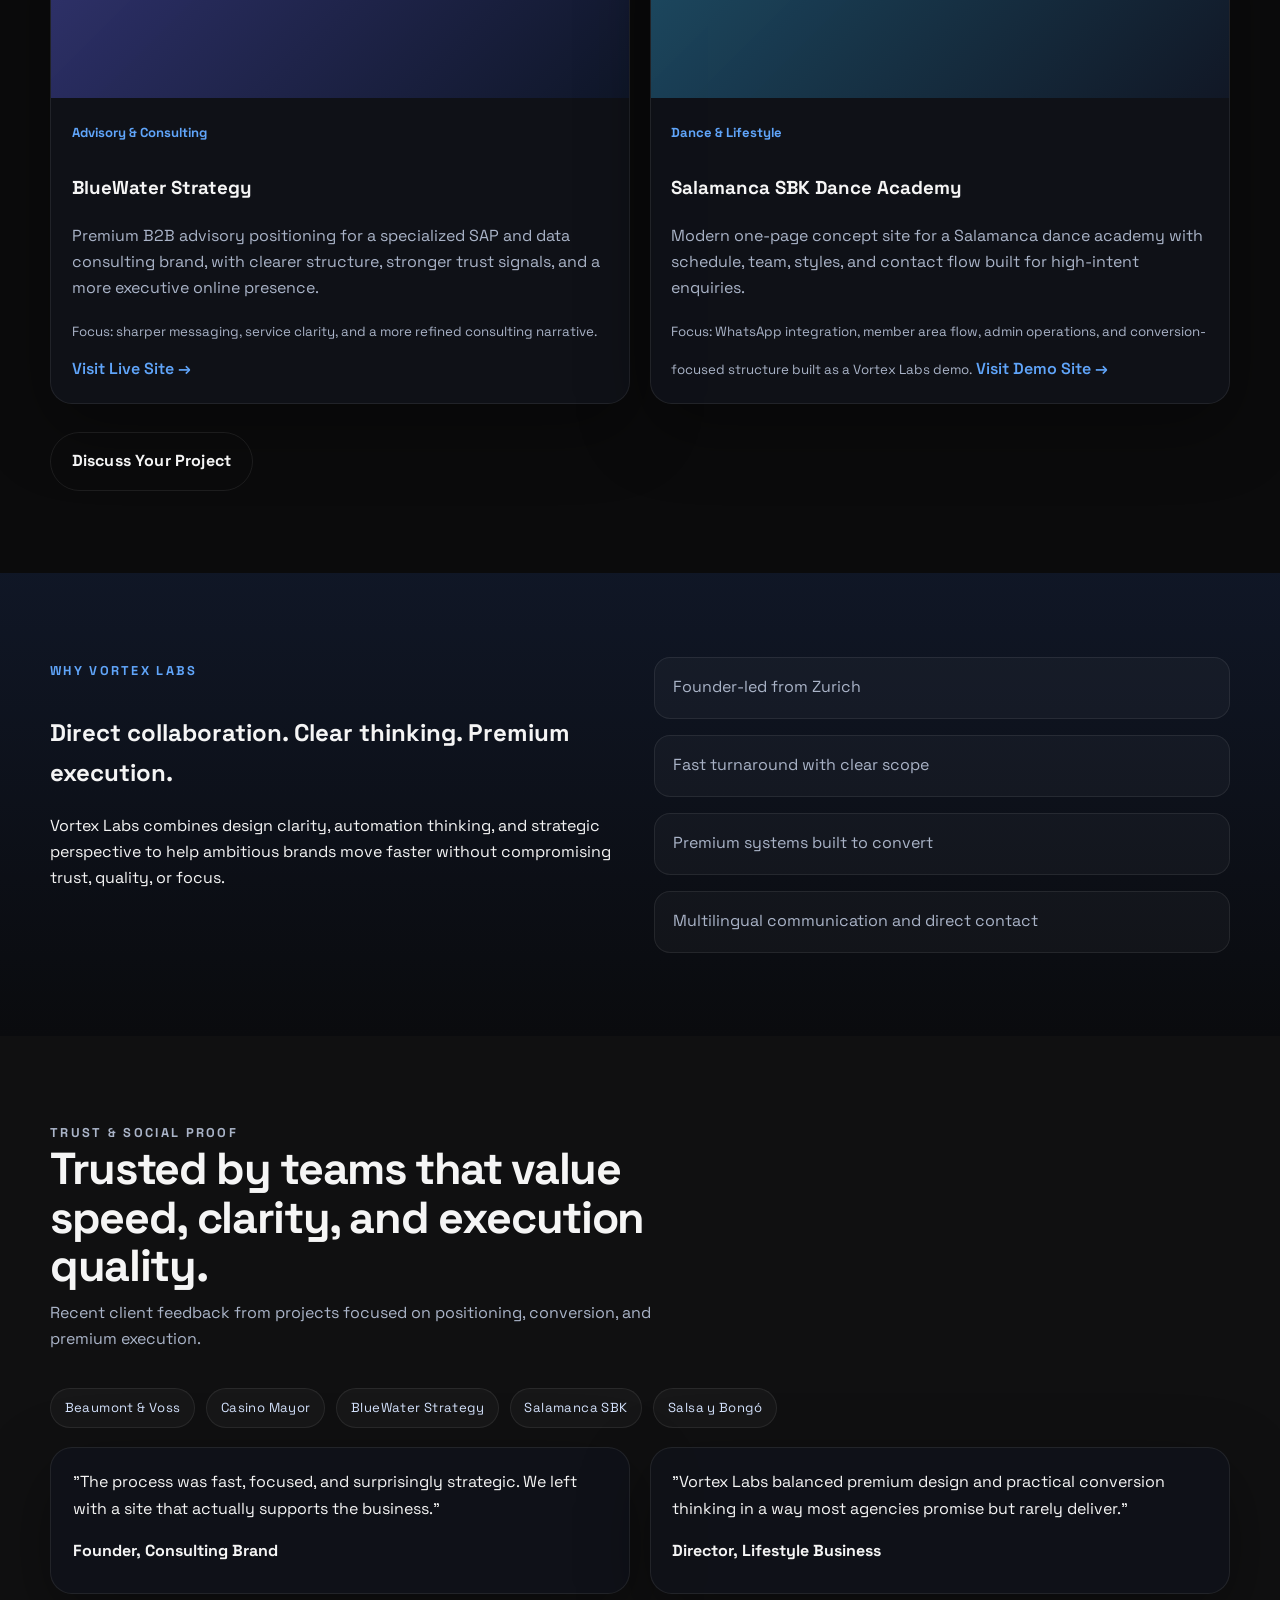
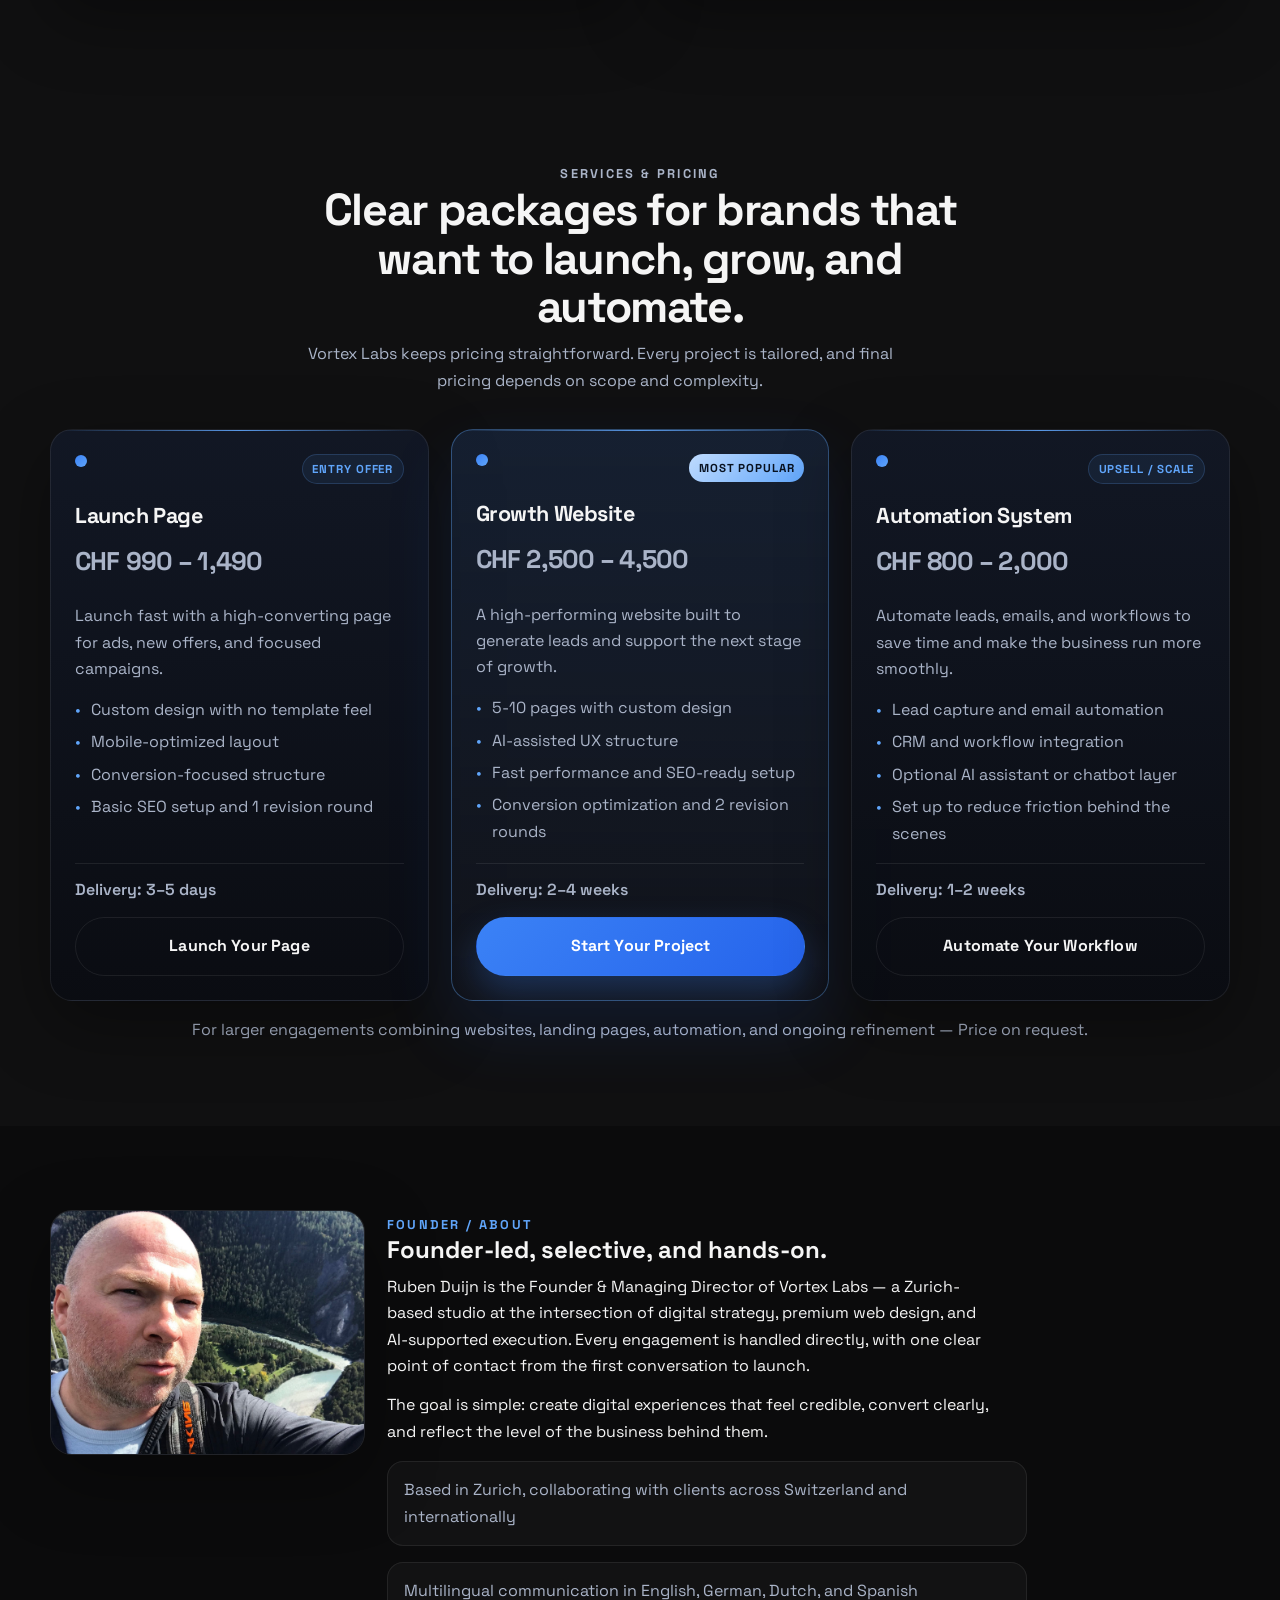
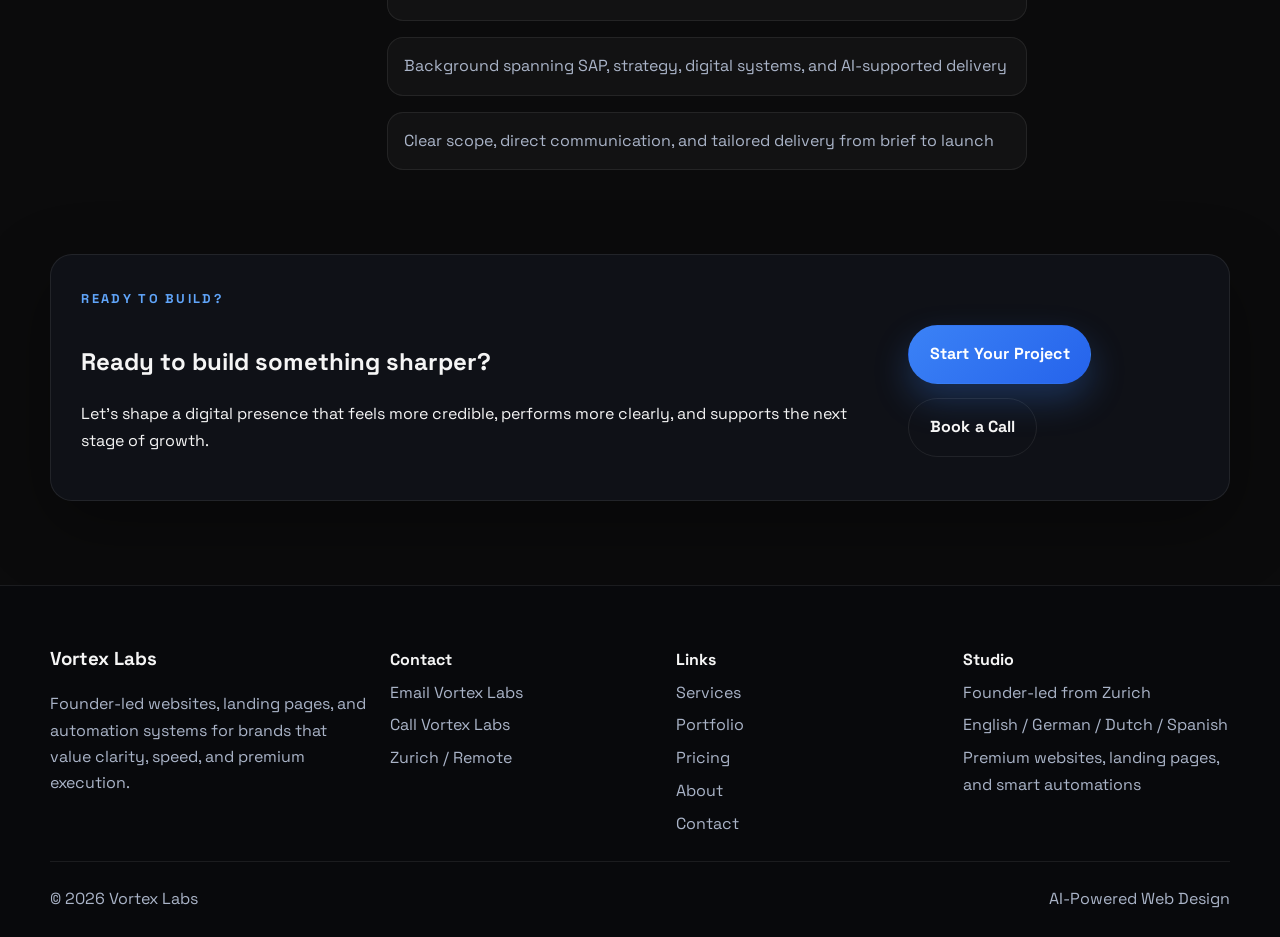
==== commit c0c6922e: "Temporarily hide Salsa y Bongo references and finalize testimonial copy" ====
--- a/index.html
+++ b/index.html
@@ -227,14 +227,14 @@
             <div class="showcase-media media-four"></div>
             <div class="showcase-body">
               <span class="showcase-tag">Dance &amp; Lifestyle</span>
-              <h3>Salamanca SBK Dance Academy — Demo</h3>
+              <h3>Salamanca SBK Dance Academy</h3>
               <p>Modern one-page concept site for a Salamanca dance academy with schedule, team, styles, and contact flow built for high-intent enquiries.</p>
               <small>Focus: WhatsApp integration, member area flow, admin operations, and conversion-focused structure built as a Vortex Labs demo.</small>
               <a class="text-link" href="https://salamancasbk.es" target="_blank" rel="noopener noreferrer">Visit Demo Site →</a>
             </div>
           </article>
 
-          <article class="showcase-card">
+          <article class="showcase-card" hidden>
             <div class="showcase-media media-five"></div>
             <div class="showcase-body">
               <span class="showcase-tag">Dance &amp; Lifestyle</span>
@@ -277,7 +277,7 @@
         <div class="section-heading">
           <p class="eyebrow">TRUST &amp; SOCIAL PROOF</p>
           <h2>Trusted by teams that value speed, clarity, and execution quality.</h2>
-          <p>Placeholder client feedback below can be replaced with confirmed testimonials as new projects go live.</p>
+          <p>Recent client feedback from projects focused on positioning, conversion, and premium execution.</p>
         </div>
 
         <div class="logo-strip" aria-label="Client logo strip">
@@ -285,19 +285,17 @@
           <span class="logo-pill">Casino Mayor</span>
           <span class="logo-pill">BlueWater Strategy</span>
           <span class="logo-pill">Salamanca SBK</span>
-          <span class="logo-pill">Salsa y Bongó</span>
+          <span class="logo-pill" hidden>Salsa y Bongó</span>
         </div>
 
         <div class="testimonial-grid">
           <article class="testimonial-card">
             <p>"The process was fast, focused, and surprisingly strategic. We left with a site that actually supports the business."</p>
-            <strong>Placeholder — Founder, Consulting Brand</strong>
-            <span>Full testimonial coming soon</span>
+            <strong>Founder, Consulting Brand</strong>
           </article>
           <article class="testimonial-card">
             <p>"Vortex Labs balanced premium design and practical conversion thinking in a way most agencies promise but rarely deliver."</p>
-            <strong>Placeholder — Director, Lifestyle Business</strong>
-            <span>Full testimonial coming soon</span>
+            <strong>Director, Lifestyle Business</strong>
           </article>
         </div>
       </div>
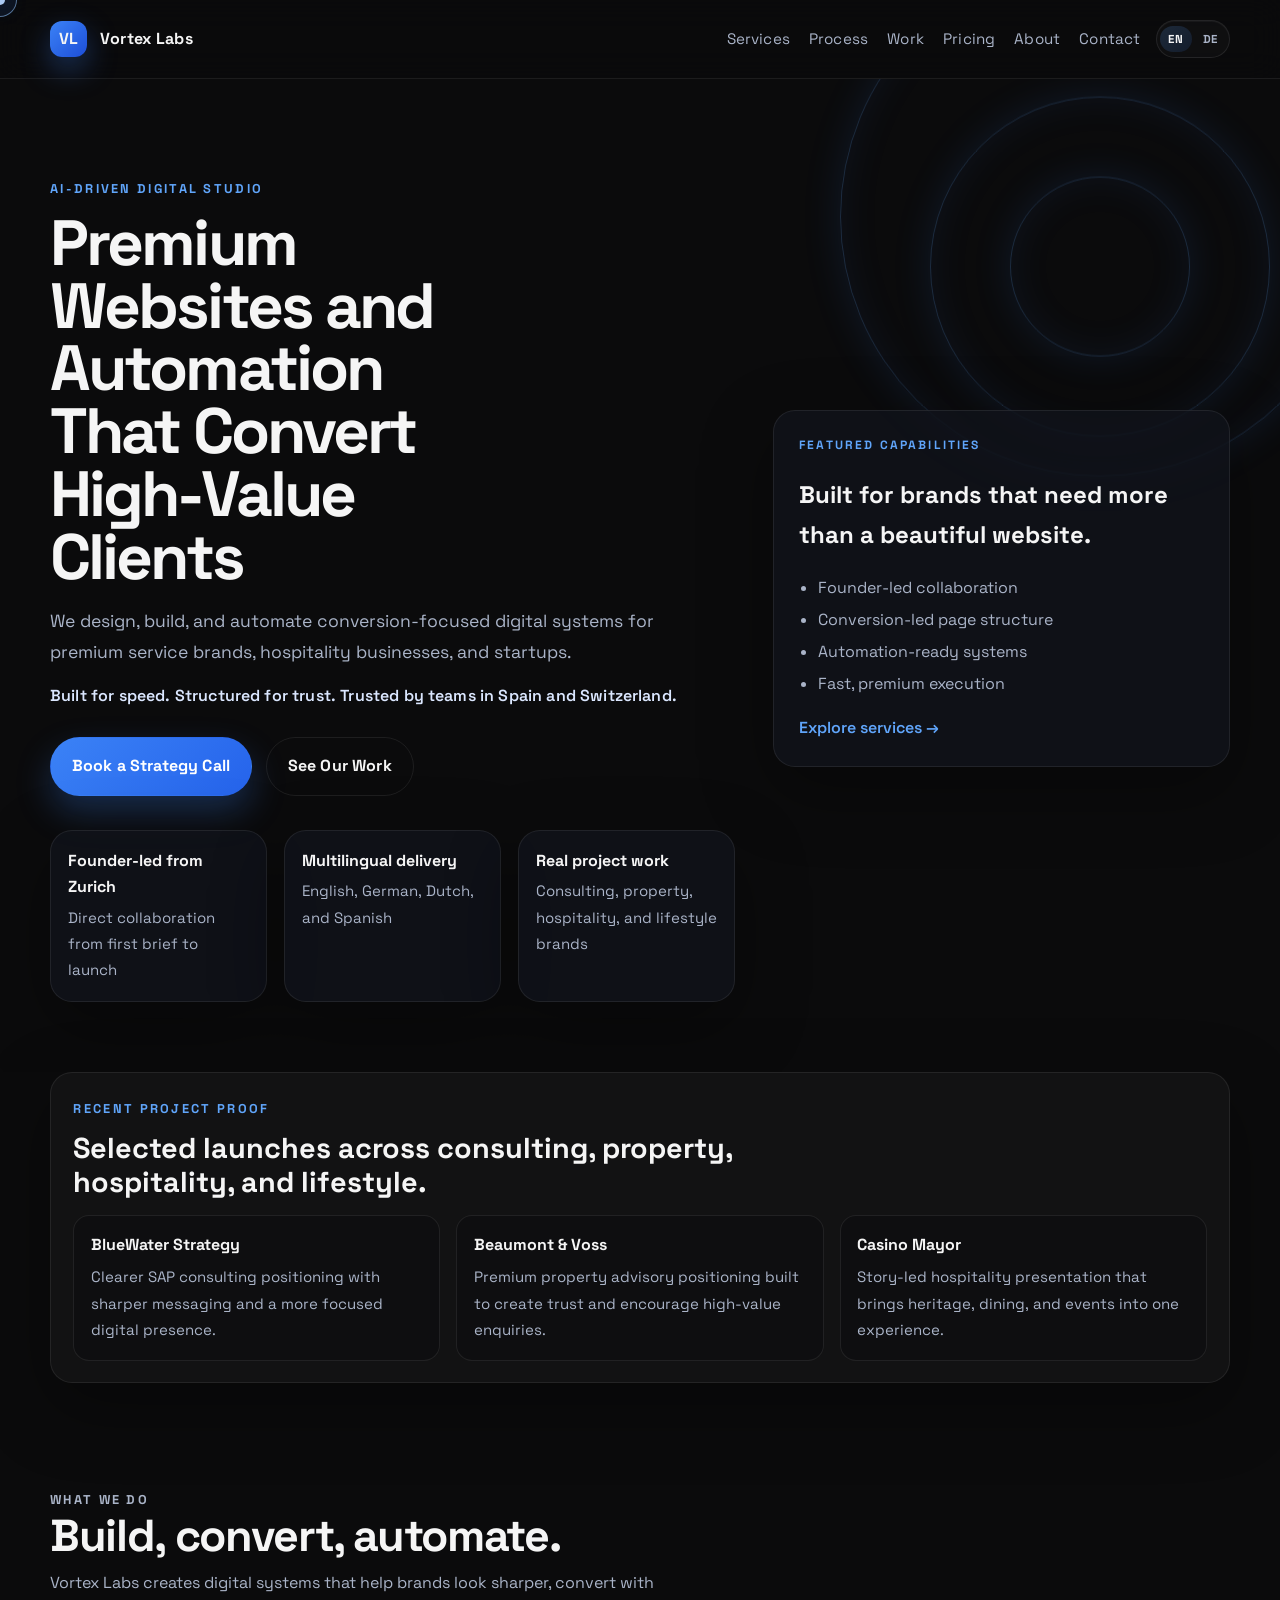
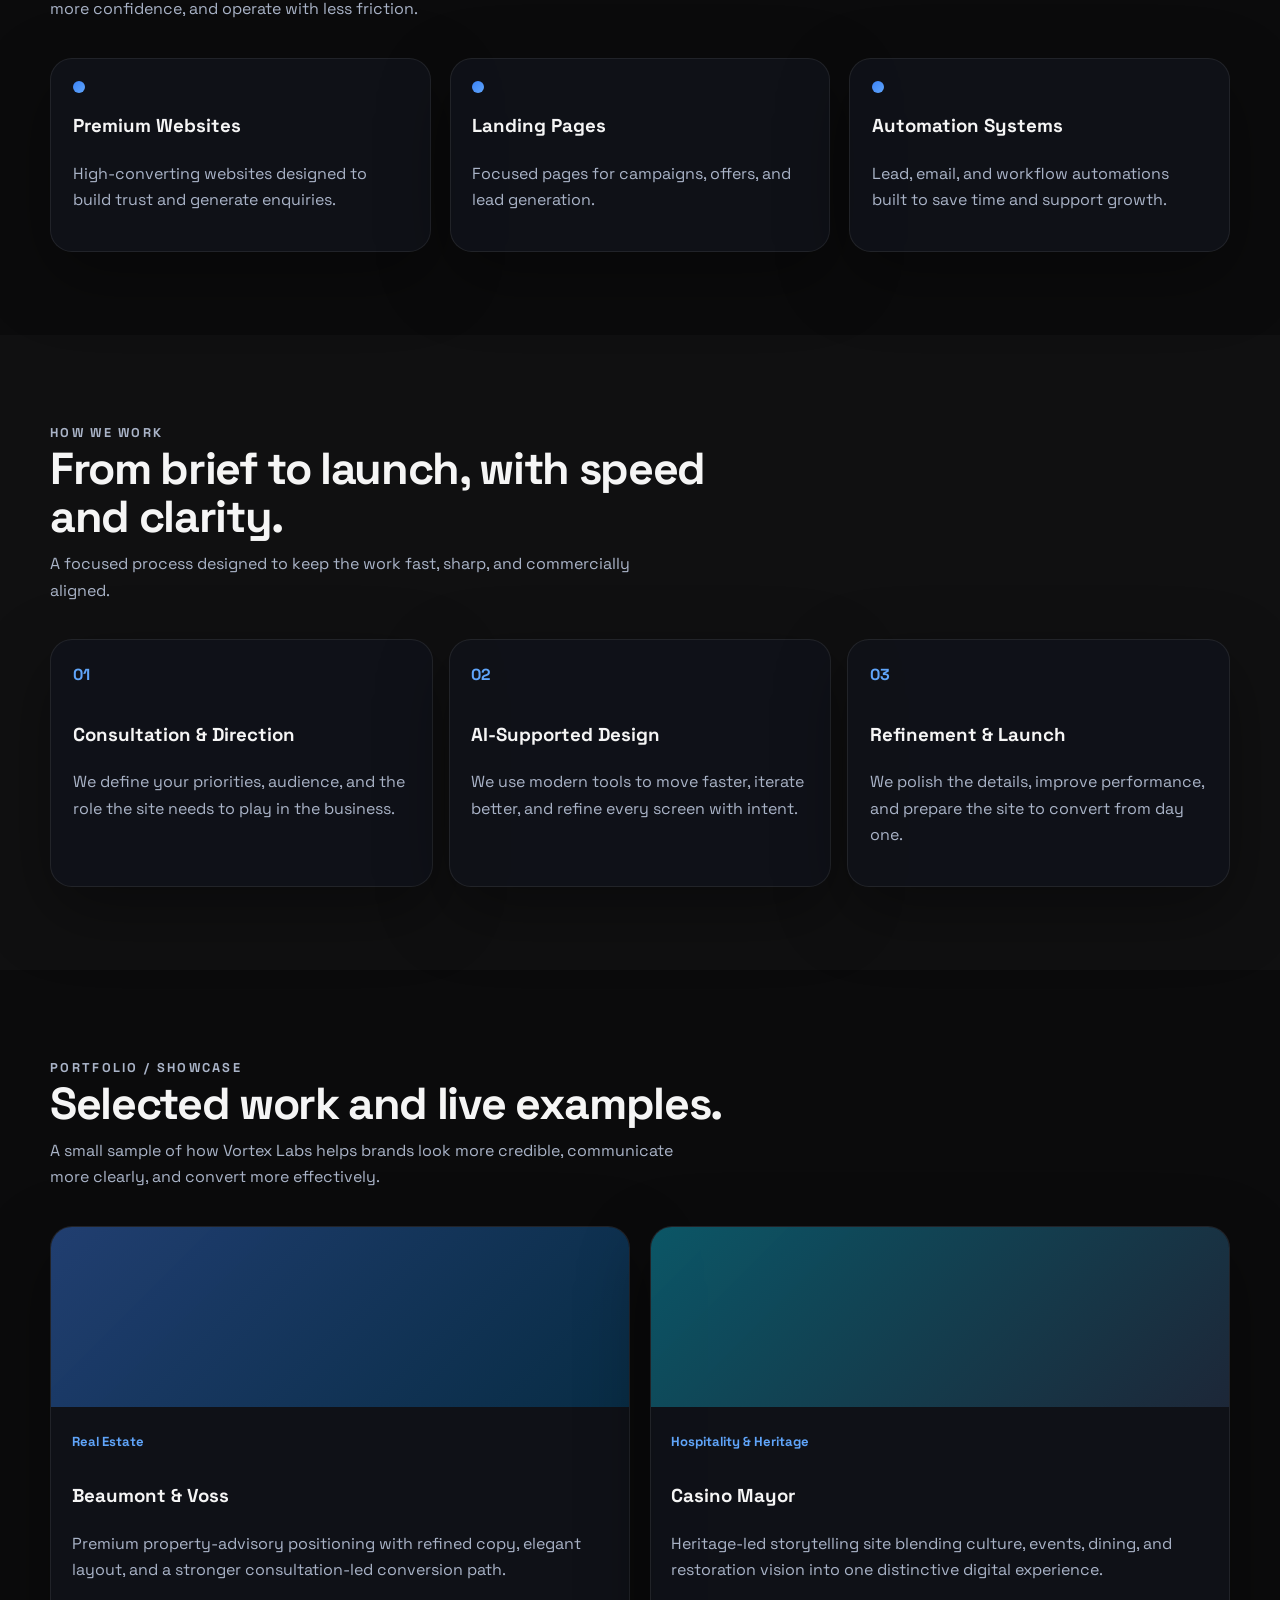
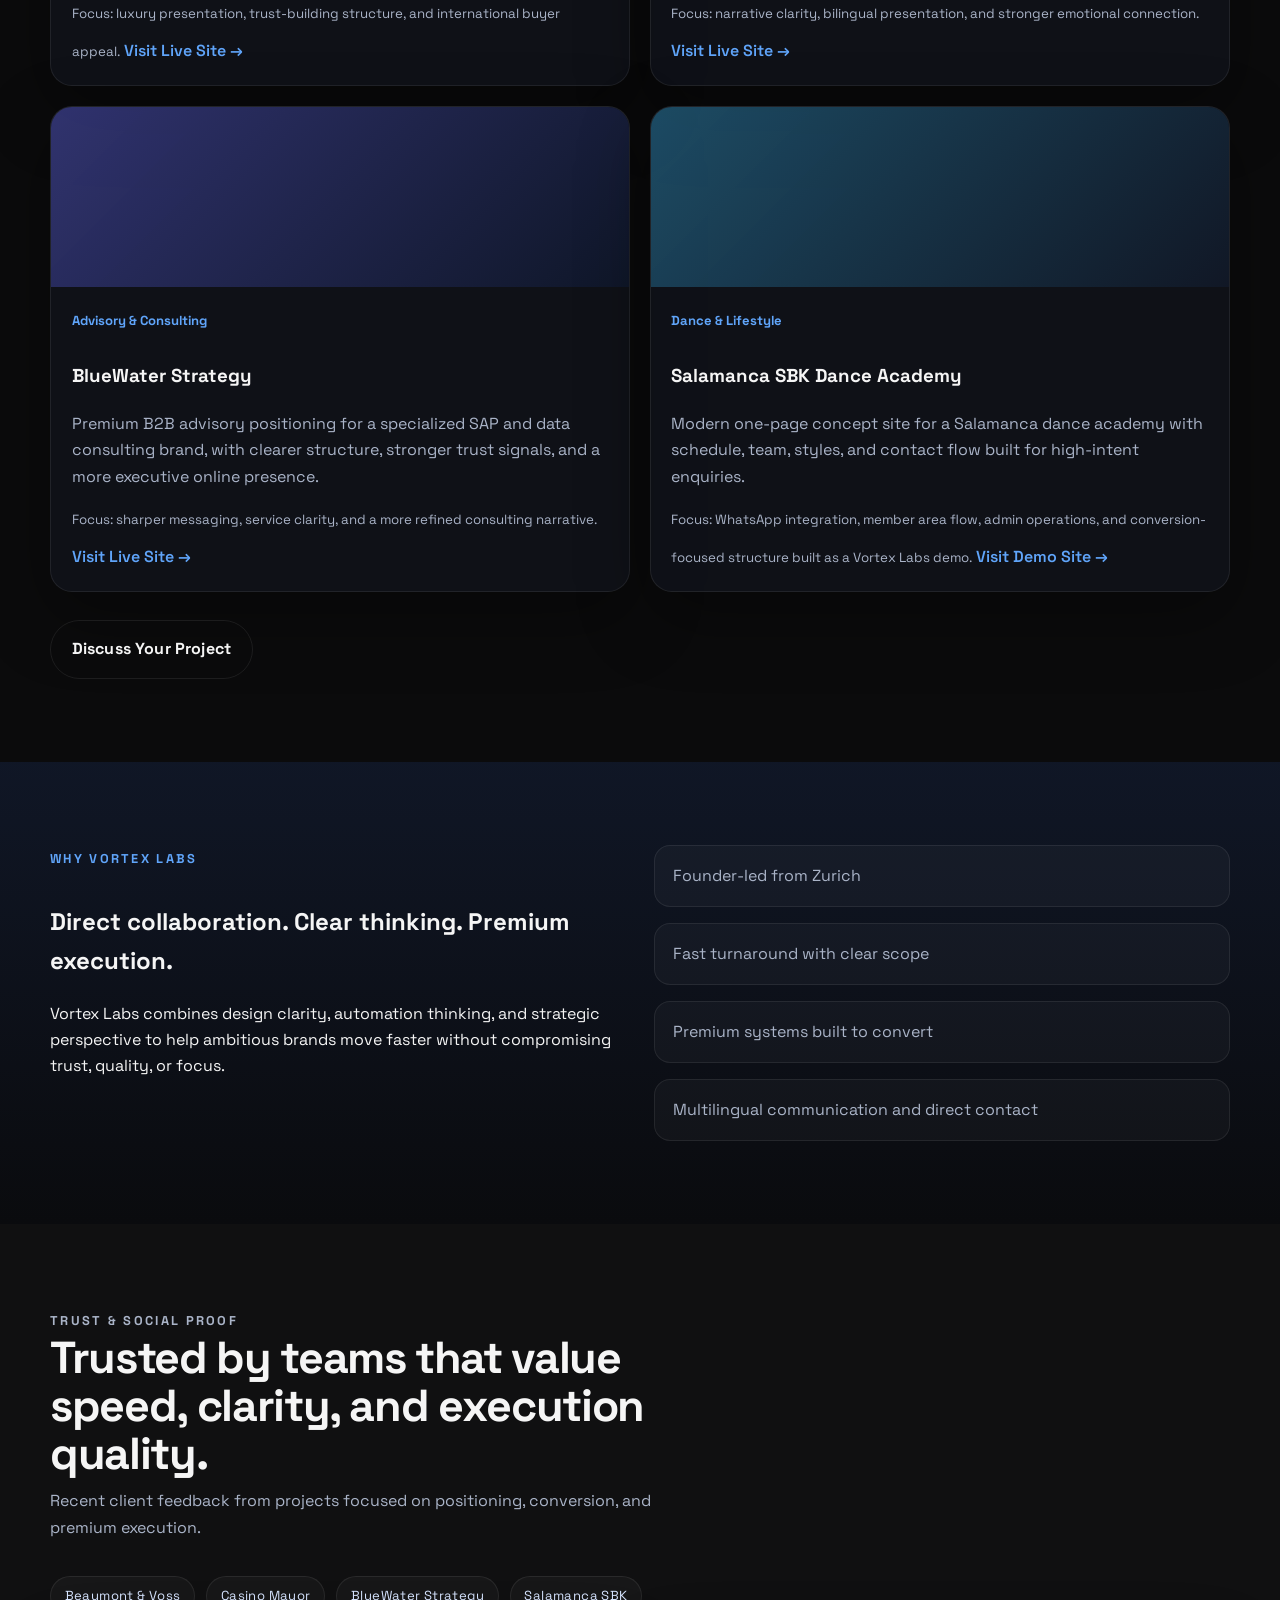
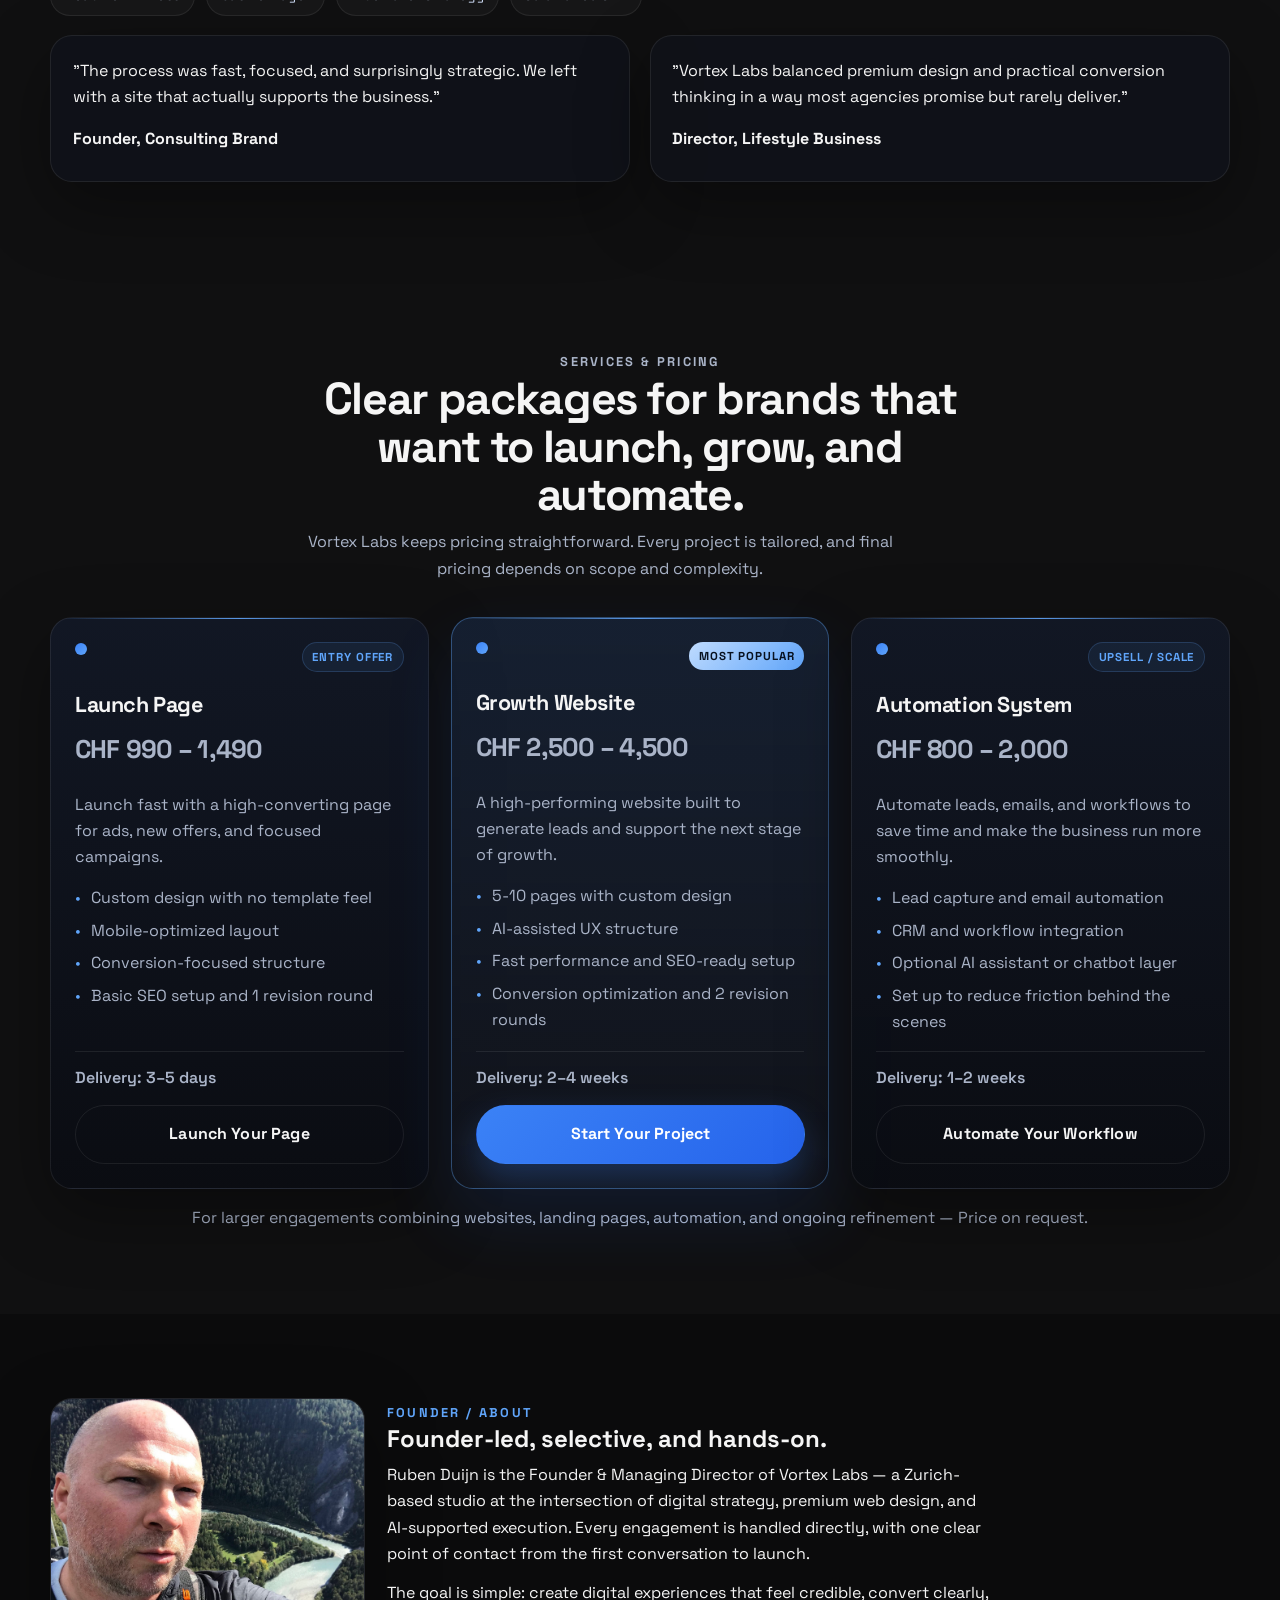
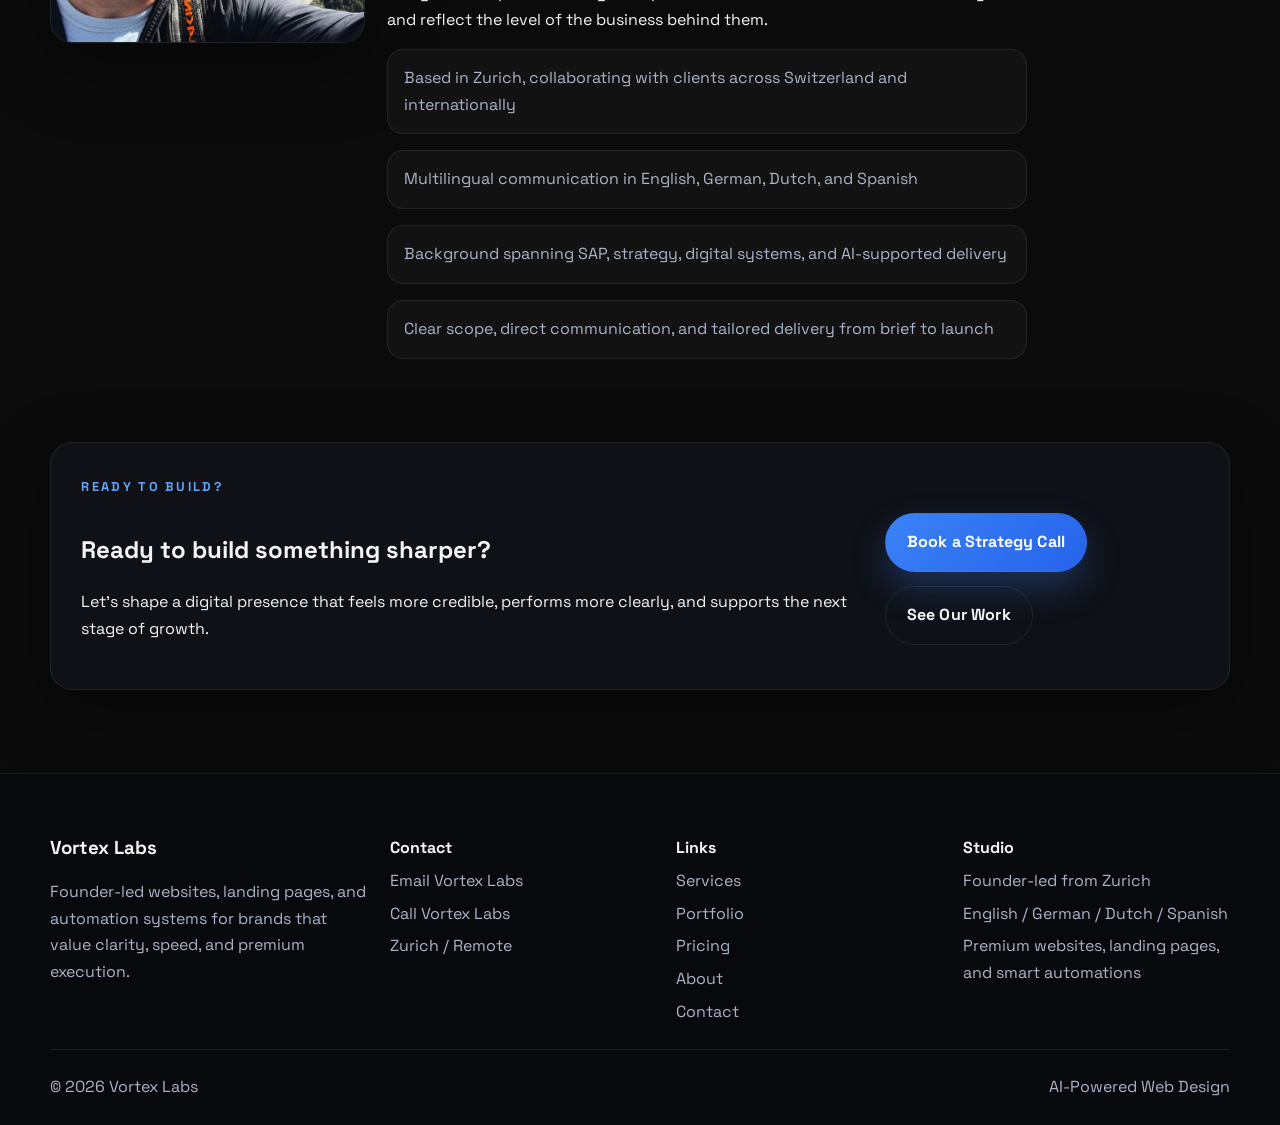
==== commit f43ec0da: "Remove Salsa y Bongo logo pill and update roadmap/hero CTAs" ====
--- a/index.html
+++ b/index.html
@@ -53,15 +53,15 @@
       <div class="container hero-grid">
         <div class="hero-copy">
           <p class="eyebrow">AI-DRIVEN DIGITAL STUDIO</p>
-          <h1>AI-Powered Websites Built to Convert</h1>
+          <h1>Premium Websites and Automation That Convert High-Value Clients</h1>
           <p class="lead">
-            We design, build, and automate digital experiences that turn attention into qualified enquiries.
-          </p>
-          <p class="hero-kicker">Built for speed. Structured for trust. Designed to convert.</p>
+            We design, build, and automate conversion-focused digital systems for premium service brands, hospitality businesses, and startups.
+          </p>
+          <p class="hero-kicker">Built for speed. Structured for trust. Trusted by teams in Spain and Switzerland.</p>
 
           <div class="hero-actions">
-            <a class="button" href="#contact">Start Your Project</a>
-            <a class="button secondary" href="#contact">Book a Call</a>
+            <a class="button" href="#contact">Book a Strategy Call</a>
+            <a class="button secondary" href="#work">See Our Work</a>
           </div>
 
           <div class="hero-stats">
@@ -285,7 +285,6 @@
           <span class="logo-pill">Casino Mayor</span>
           <span class="logo-pill">BlueWater Strategy</span>
           <span class="logo-pill">Salamanca SBK</span>
-          <span class="logo-pill" hidden>Salsa y Bongó</span>
         </div>
 
         <div class="testimonial-grid">
@@ -411,8 +410,8 @@
         </div>
 
         <div class="cta-actions">
-          <a class="button" href="mailto:ruben@vortexlabs.ch?subject=Vortex%20Labs%20Project%20Enquiry">Start Your Project</a>
-          <a class="button secondary" href="tel:+41793972132">Book a Call</a>
+          <a class="button" href="mailto:ruben@vortexlabs.ch?subject=Vortex%20Labs%20Project%20Enquiry">Book a Strategy Call</a>
+          <a class="button secondary" href="#work">See Our Work</a>
         </div>
       </div>
     </section>
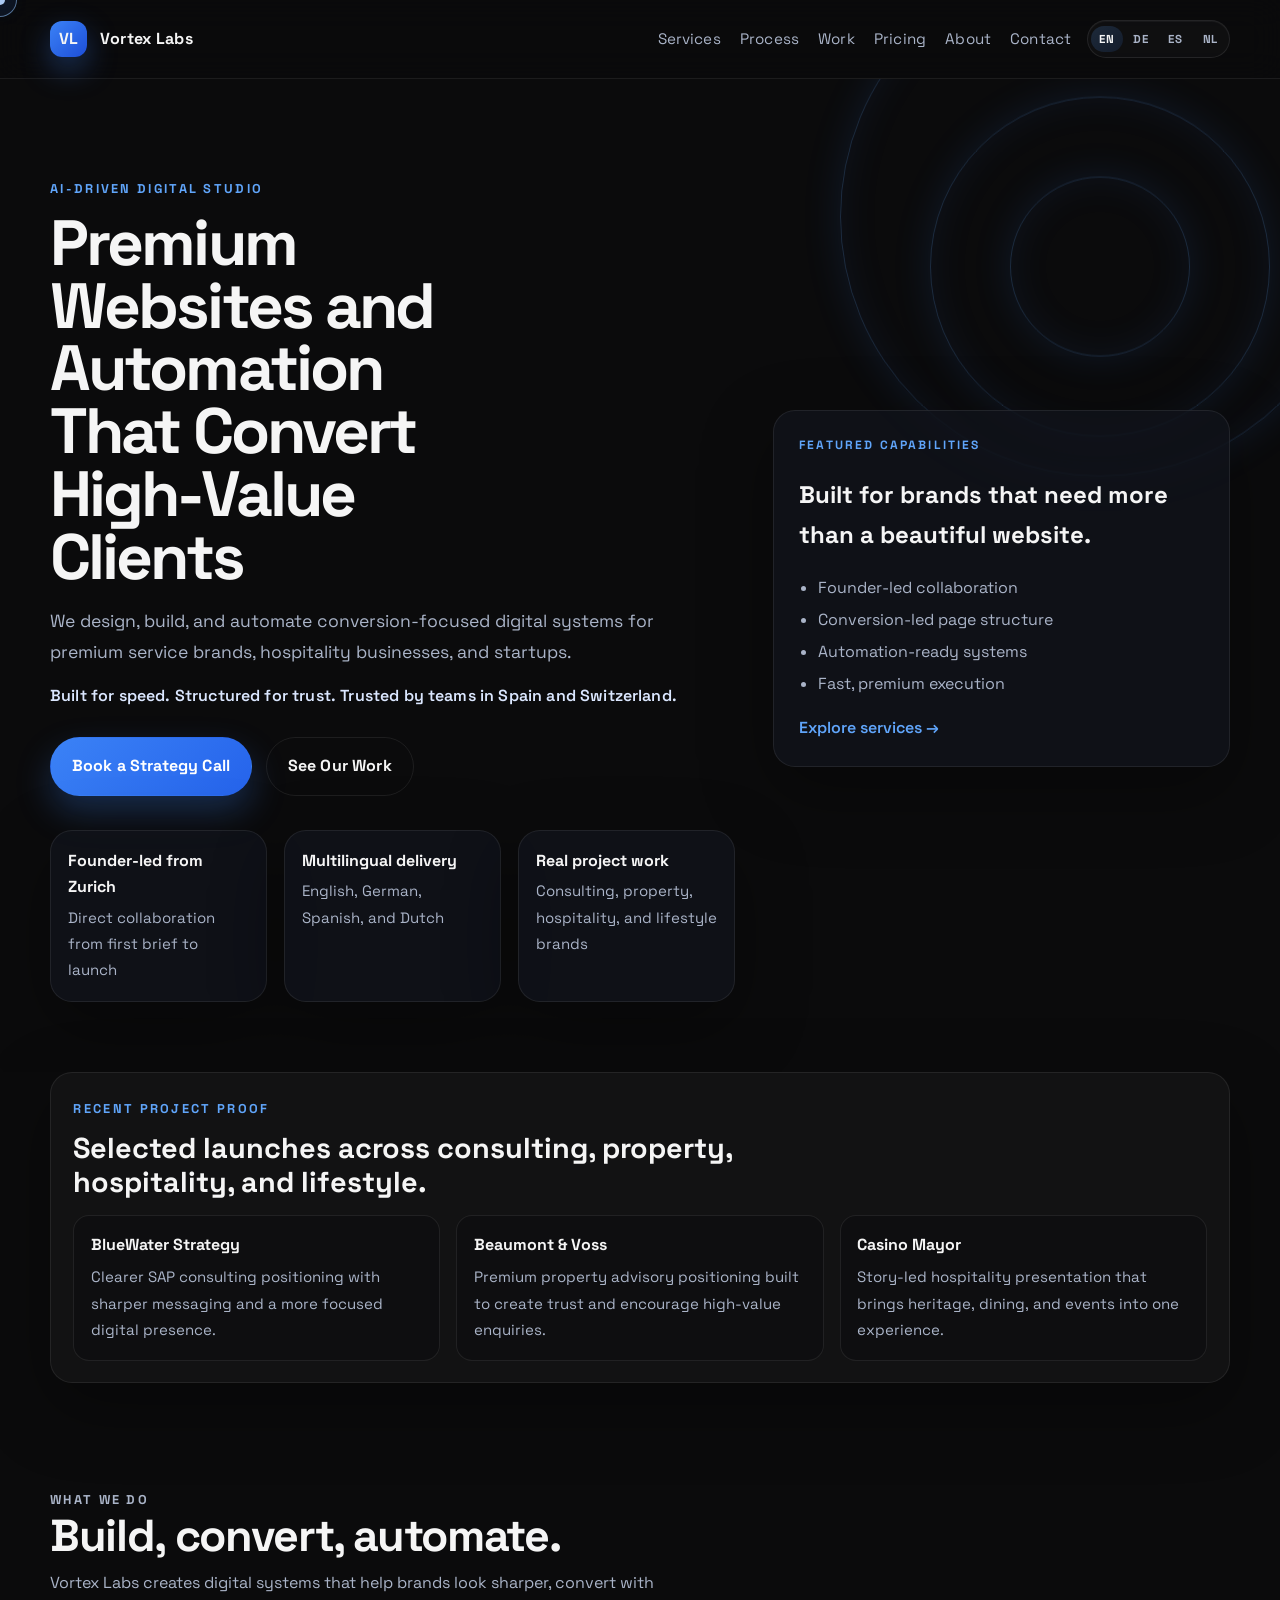
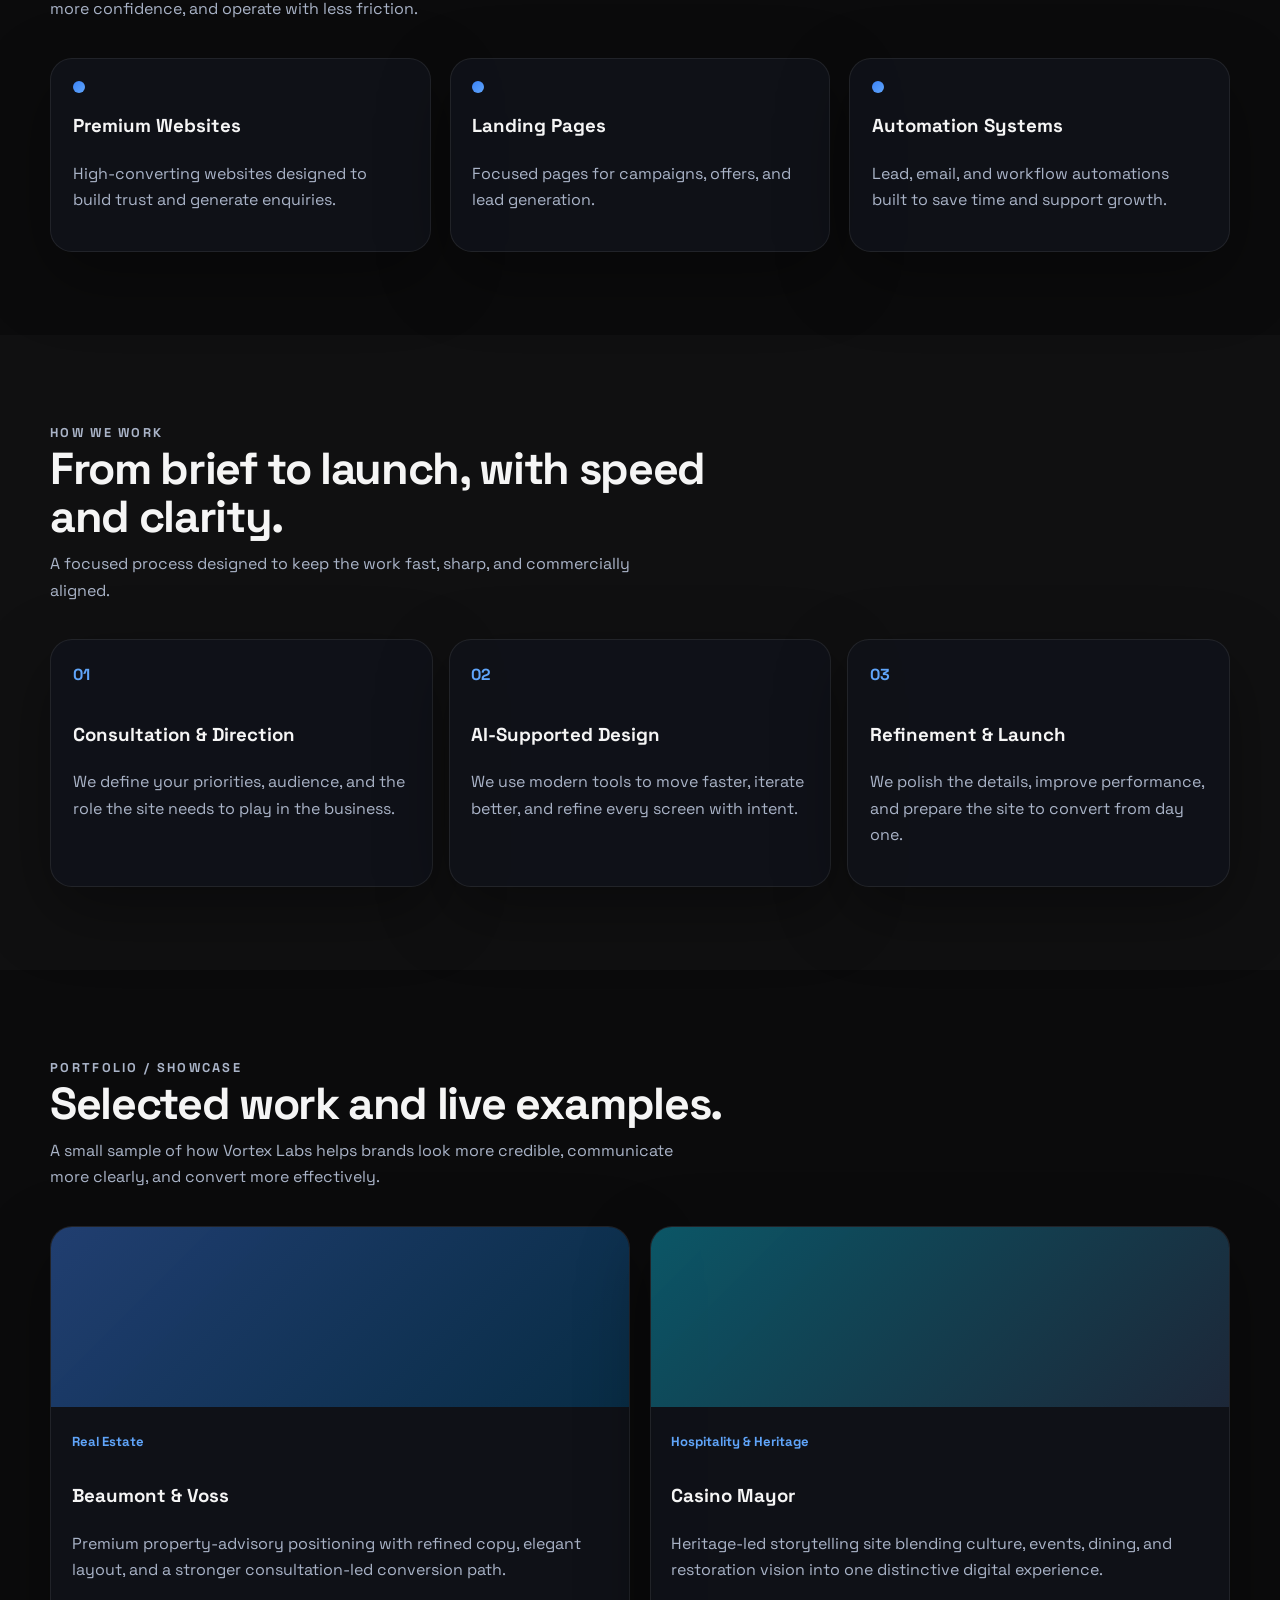
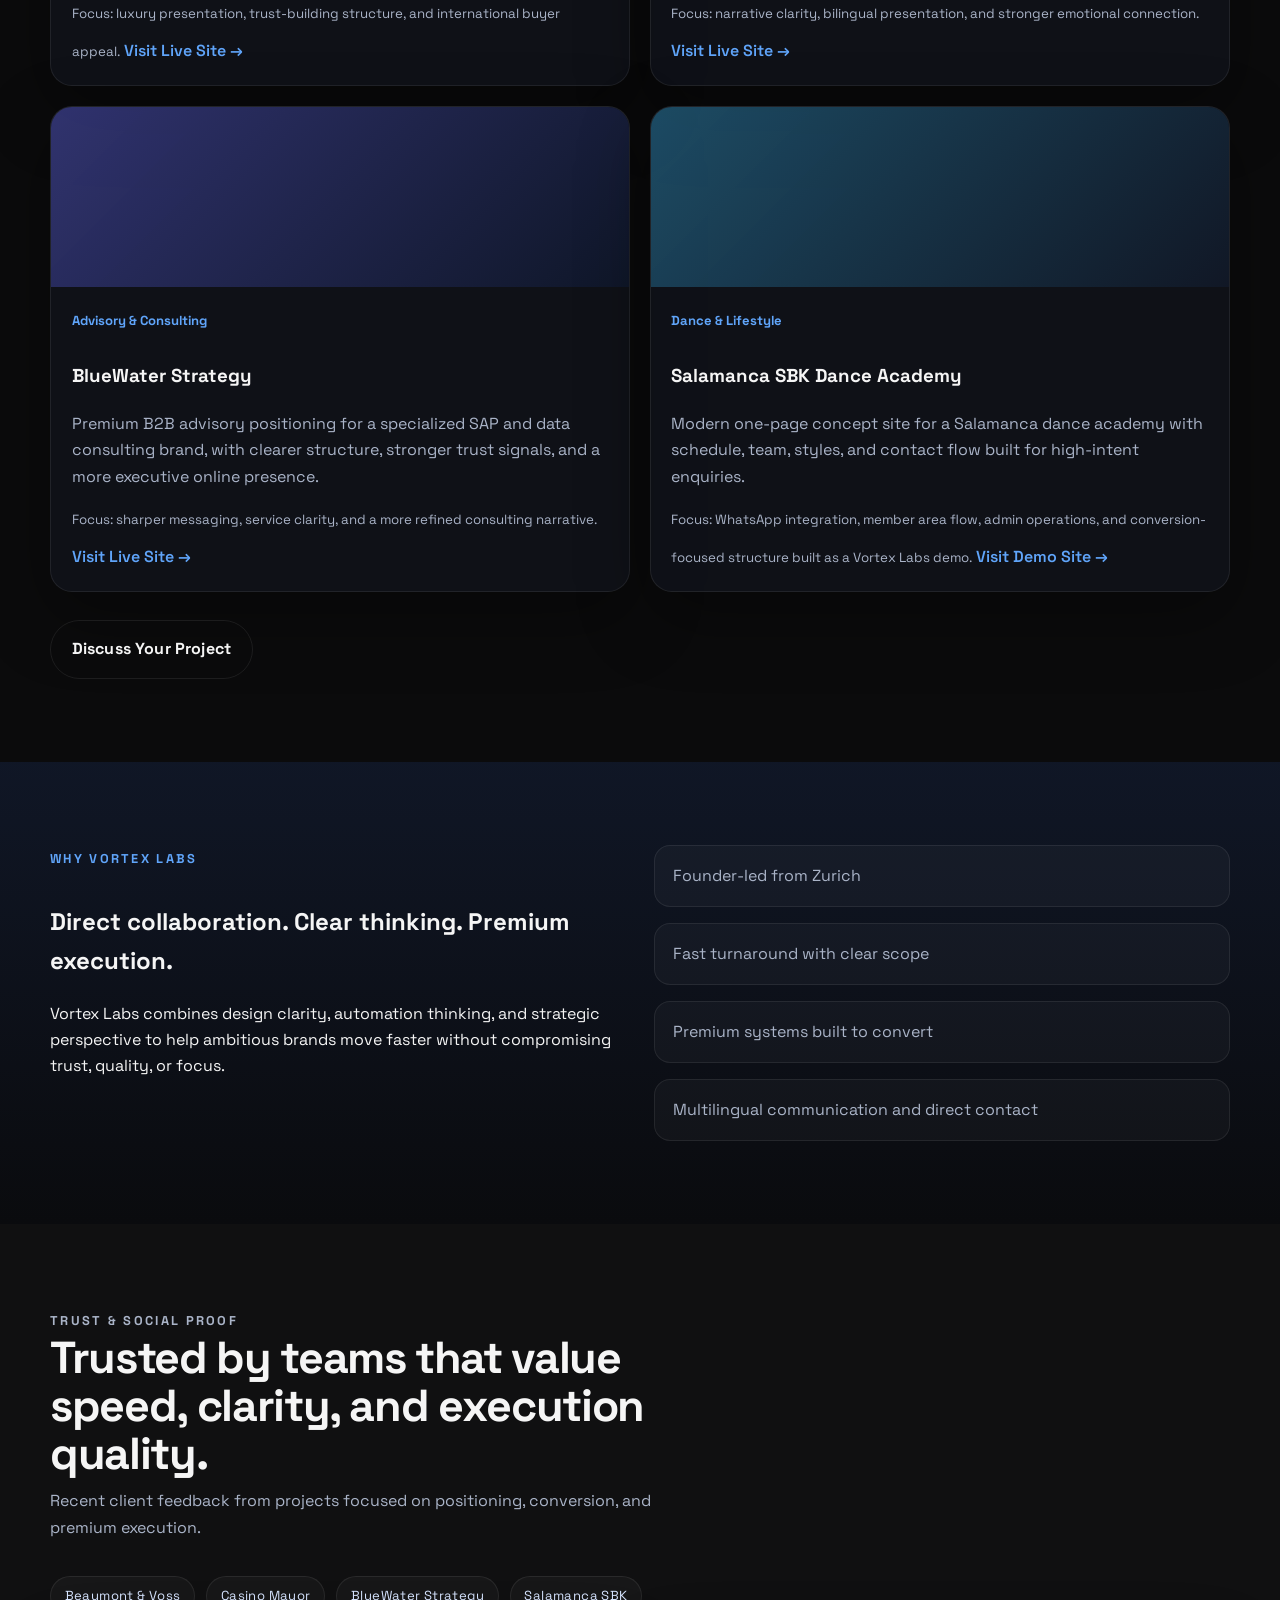
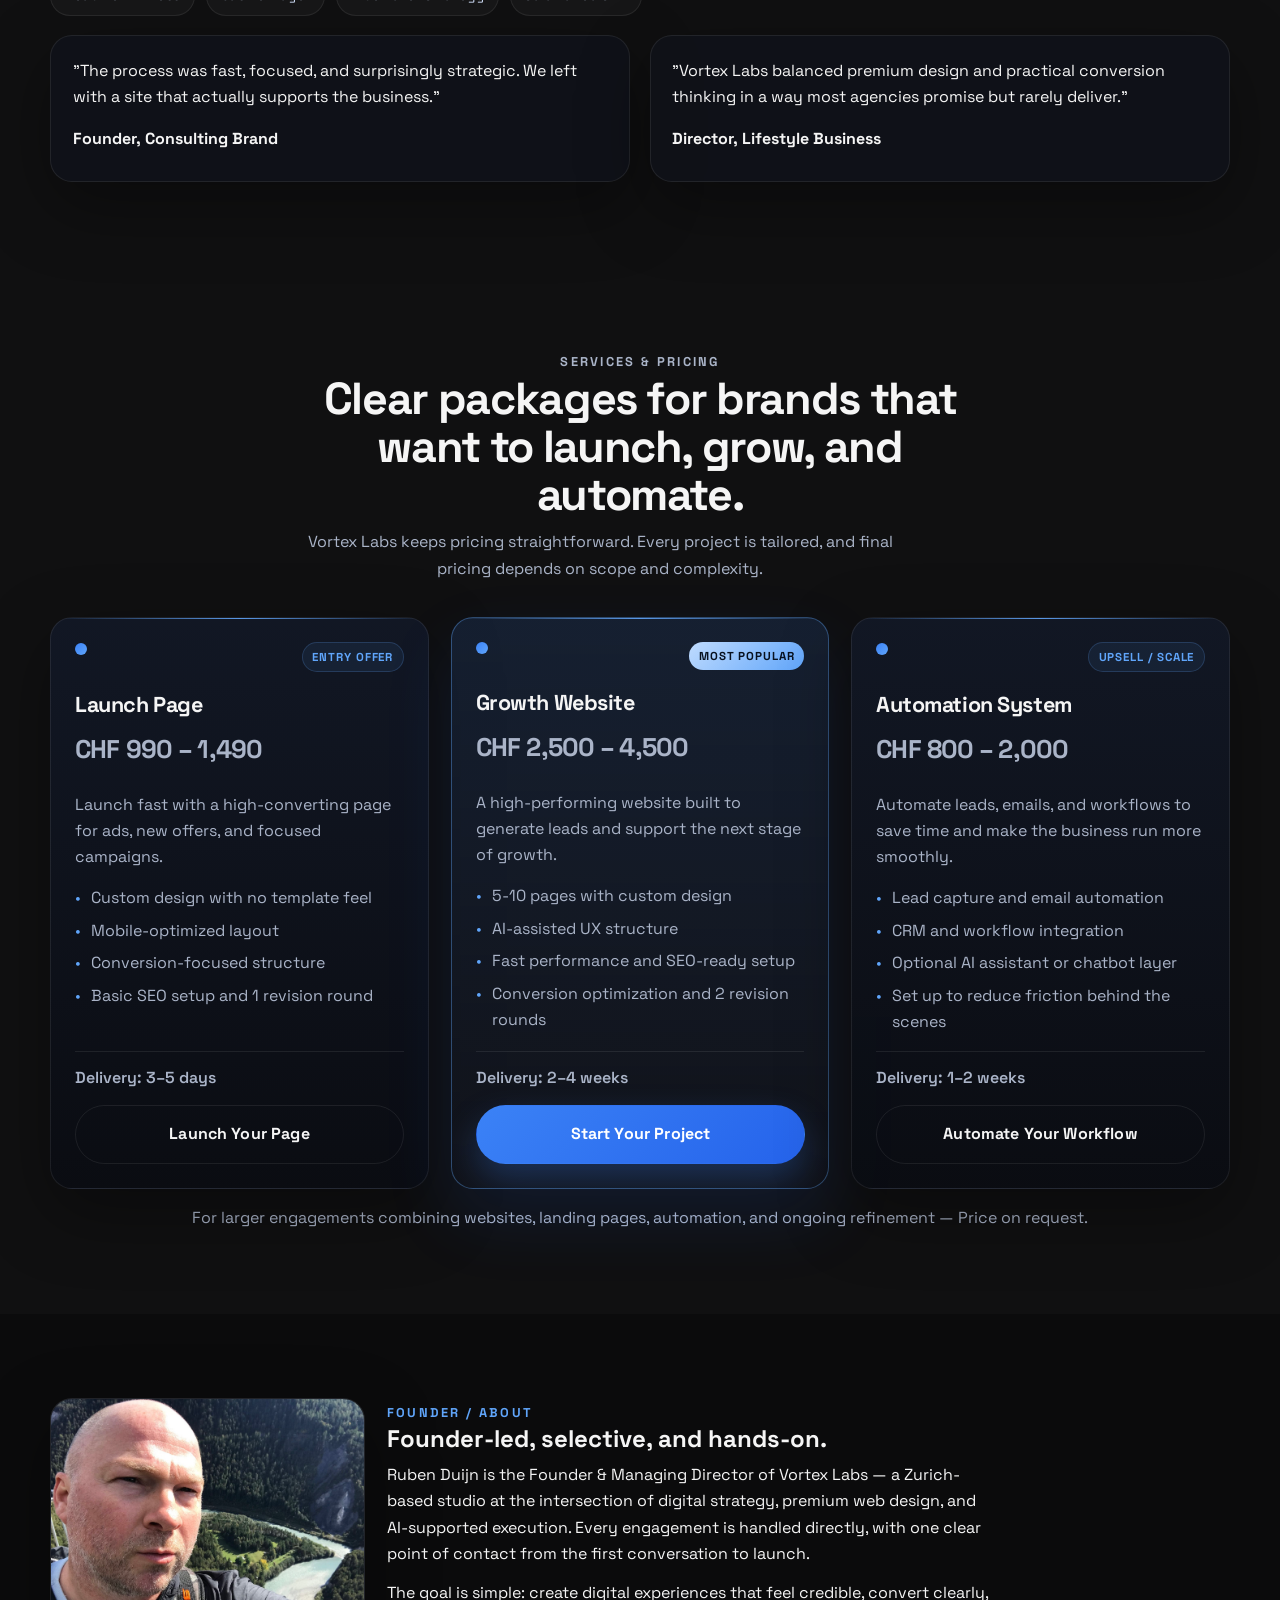
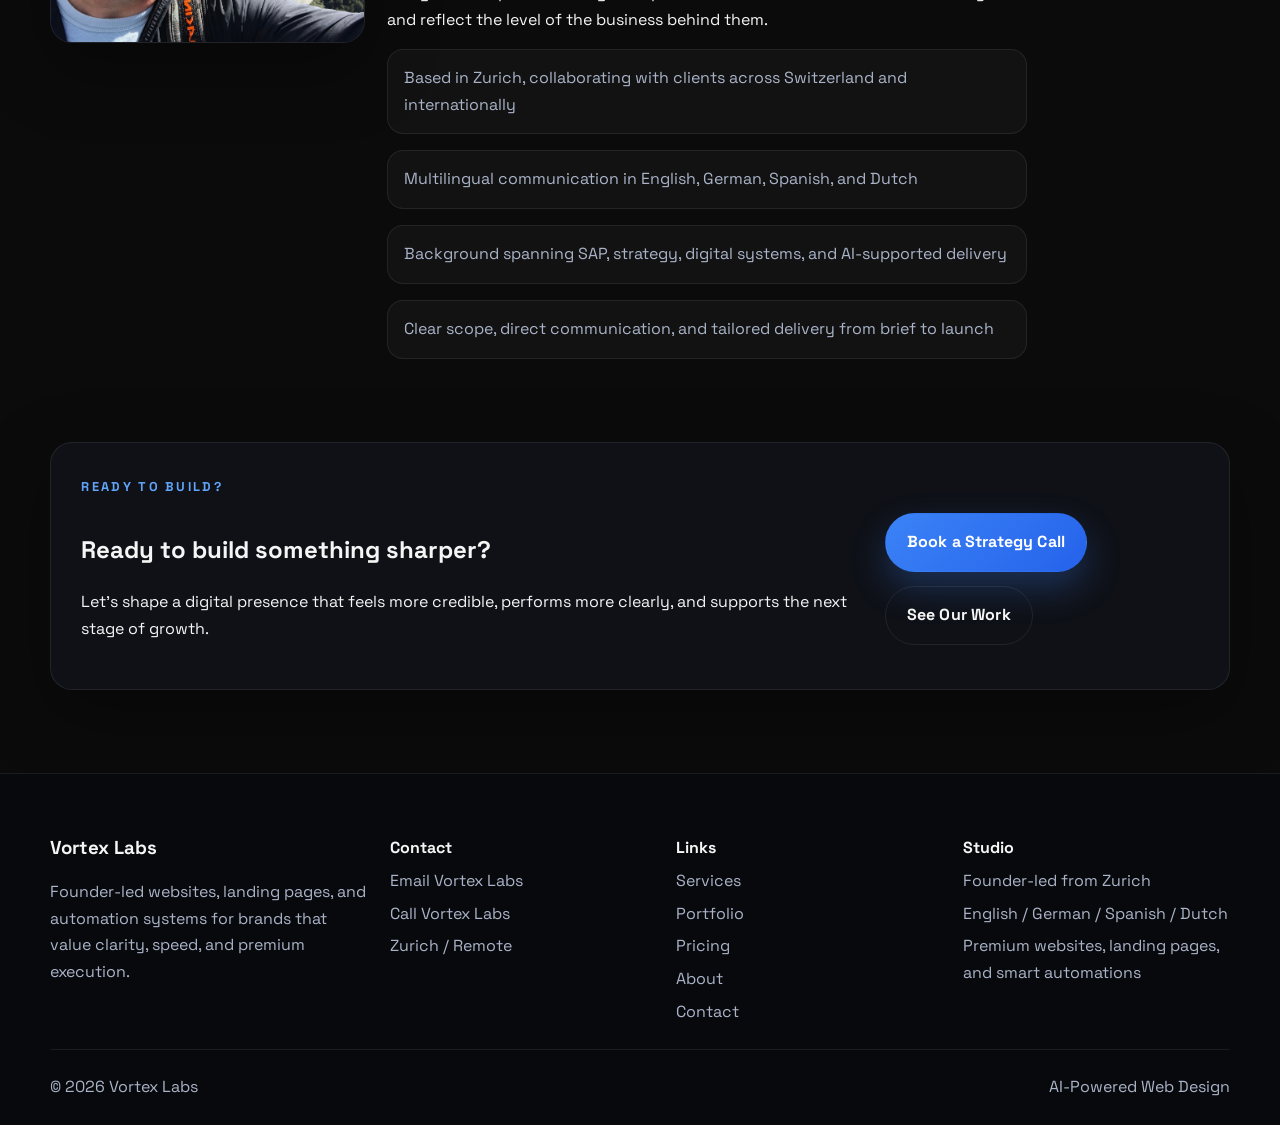
==== commit b8b94d26: "Launch NL locale and clean language routing" ====
--- a/index.html
+++ b/index.html
@@ -9,7 +9,9 @@
     content="Vortex Labs creates premium websites, landing pages, and automation systems for ambitious brands that want clarity, speed, and conversion."
   />
   <link rel="alternate" hreflang="en" href="https://vortexlabs.ch/" />
-  <link rel="alternate" hreflang="de" href="https://vortexlabs.ch/de.html" />
+  <link rel="alternate" hreflang="de" href="https://vortexlabs.ch/de/" />
+  <link rel="alternate" hreflang="es" href="https://vortexlabs.ch/es/" />
+  <link rel="alternate" hreflang="nl" href="https://vortexlabs.ch/nl/" />
   <link rel="stylesheet" href="styles.css" />
 </head>
 <body id="top">
@@ -32,7 +34,9 @@
       <div class="header-actions">
         <div class="lang-switch" aria-label="Language switcher">
           <a class="lang-link active" href="/" data-language="en">EN</a>
-          <a class="lang-link" href="/de.html" data-language="de">DE</a>
+          <a class="lang-link" href="/de/" data-language="de">DE</a>
+          <a class="lang-link" href="/es/" data-language="es">ES</a>
+          <a class="lang-link" href="/nl/" data-language="nl">NL</a>
         </div>
 
         <button class="menu-toggle" id="menu-toggle" aria-expanded="false" aria-controls="site-nav" aria-label="Toggle menu">
@@ -71,7 +75,7 @@
             </div>
             <div>
               <strong>Multilingual delivery</strong>
-              <span>English, German, Dutch, and Spanish</span>
+              <span>English, German, Spanish, and Dutch</span>
             </div>
             <div>
               <strong>Real project work</strong>
@@ -393,7 +397,7 @@
 
           <div class="why-list founder-highlights">
             <div class="why-item">Based in Zurich, collaborating with clients across Switzerland and internationally</div>
-            <div class="why-item">Multilingual communication in English, German, Dutch, and Spanish</div>
+            <div class="why-item">Multilingual communication in English, German, Spanish, and Dutch</div>
             <div class="why-item">Background spanning SAP, strategy, digital systems, and AI-supported delivery</div>
             <div class="why-item">Clear scope, direct communication, and tailored delivery from brief to launch</div>
           </div>
@@ -448,7 +452,7 @@
         <h4>Studio</h4>
         <ul>
           <li>Founder-led from Zurich</li>
-          <li>English / German / Dutch / Spanish</li>
+          <li>English / German / Spanish / Dutch</li>
           <li>Premium websites, landing pages, and smart automations</li>
         </ul>
       </div>
--- a/styles.css
+++ b/styles.css
@@ -161,6 +161,12 @@
 .lang-link.active {
   background: linear-gradient(135deg, rgba(96, 165, 250, 0.18), rgba(59, 130, 246, 0.12));
   color: var(--text);
+}
+
+.lang-link.is-disabled {
+  opacity: 0.55;
+  cursor: not-allowed;
+  pointer-events: none;
 }
 
 .menu-toggle {
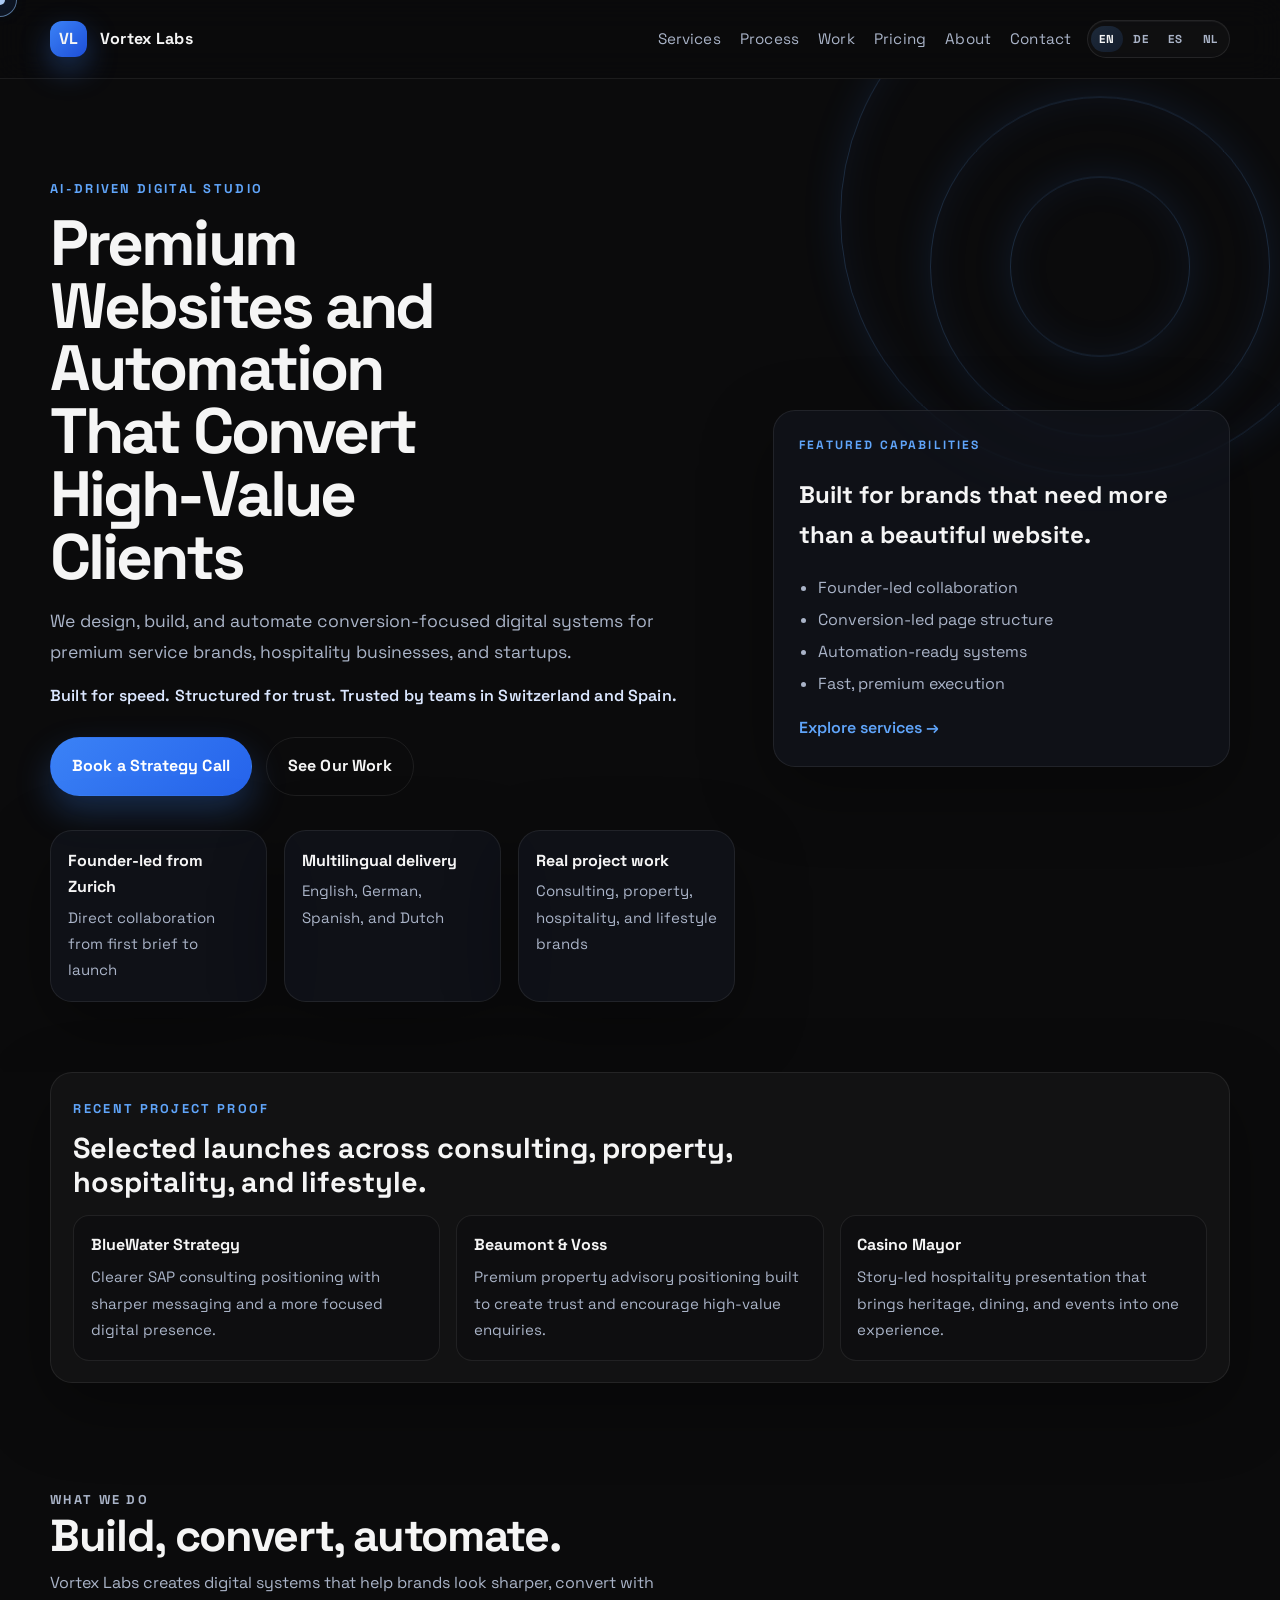
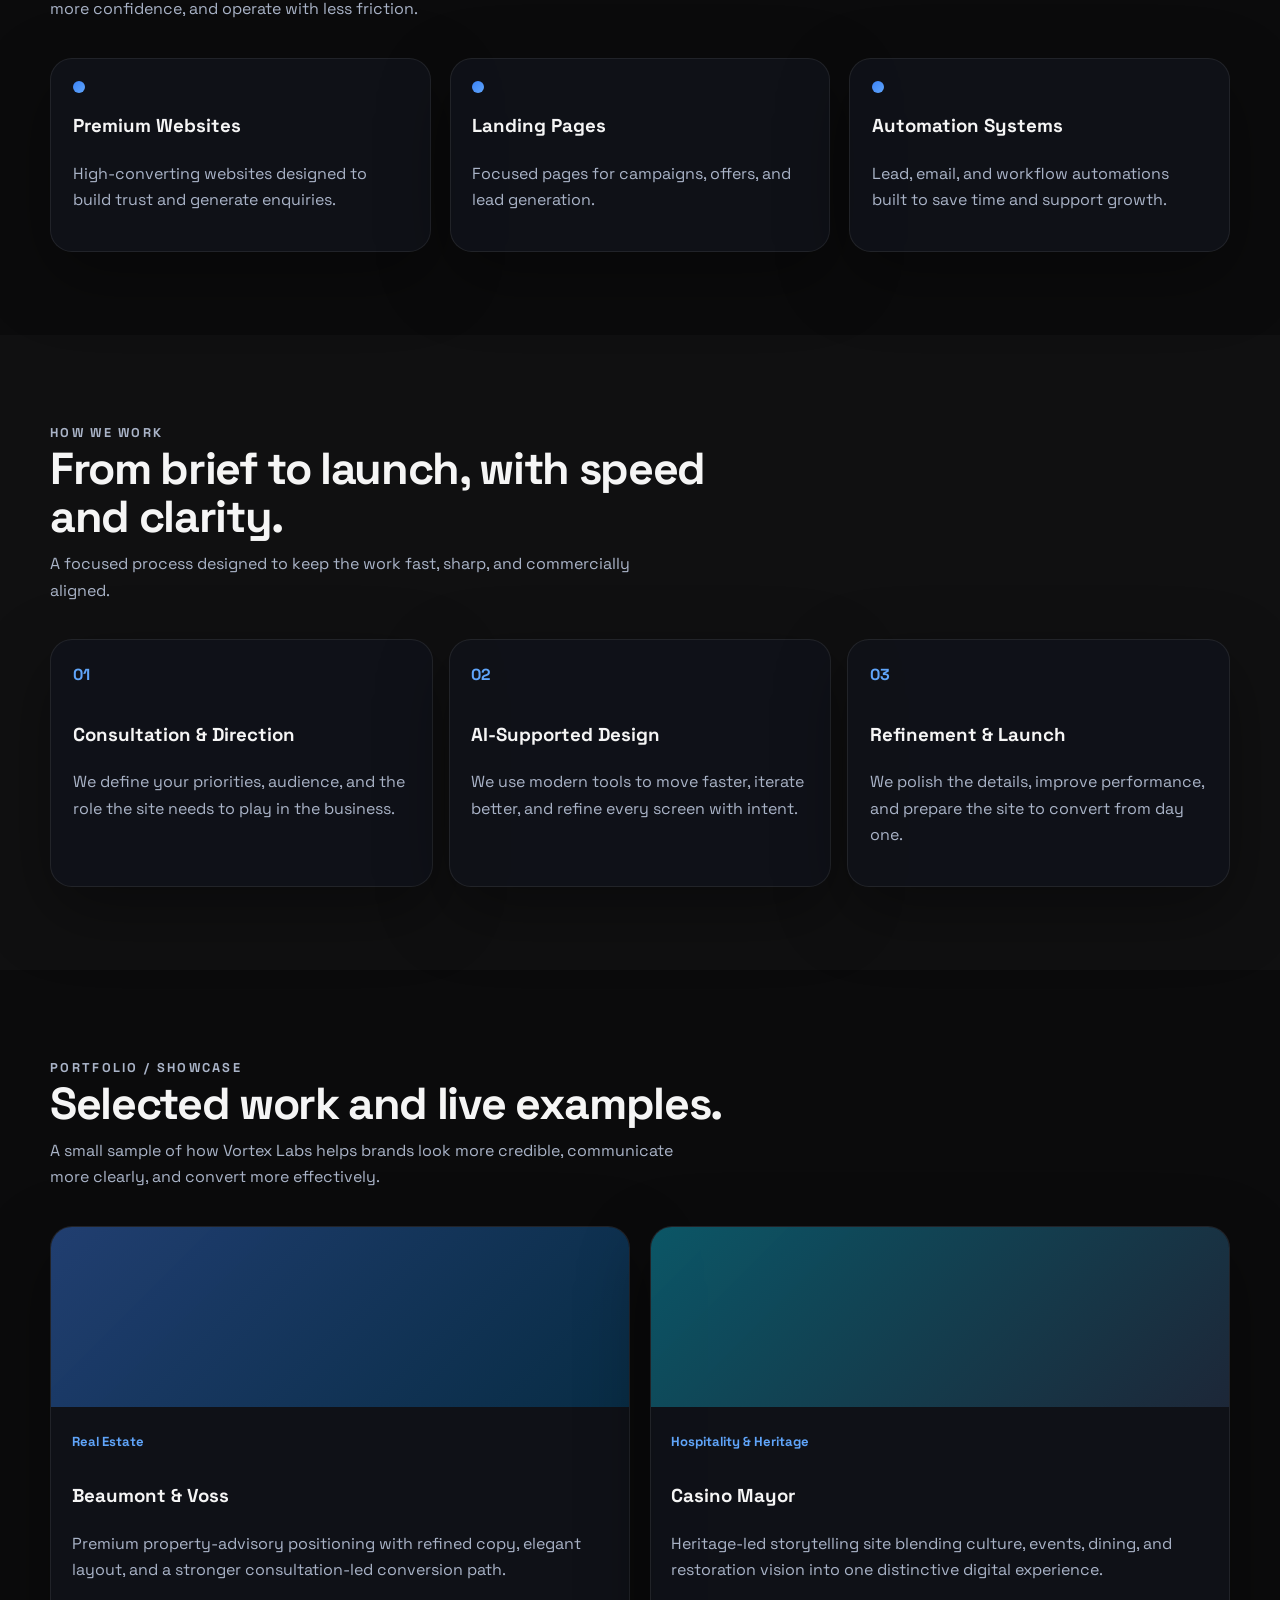
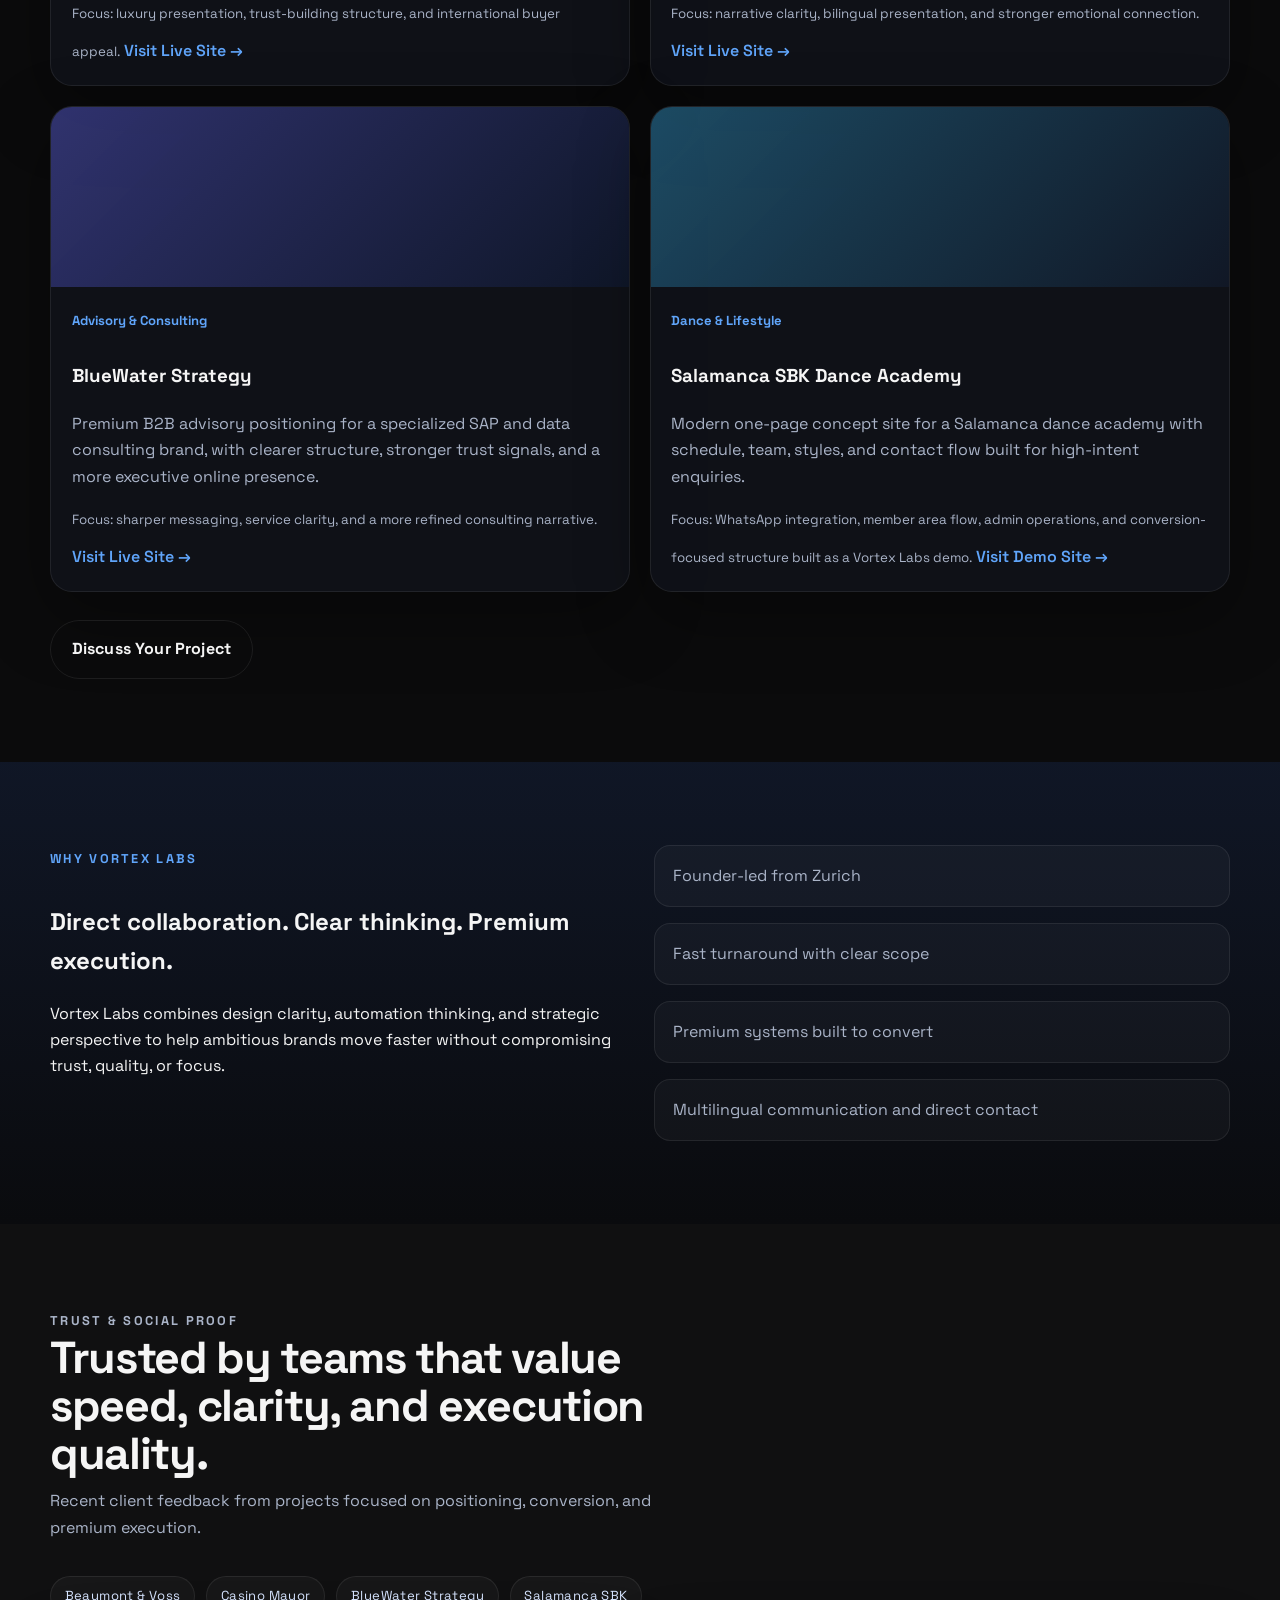
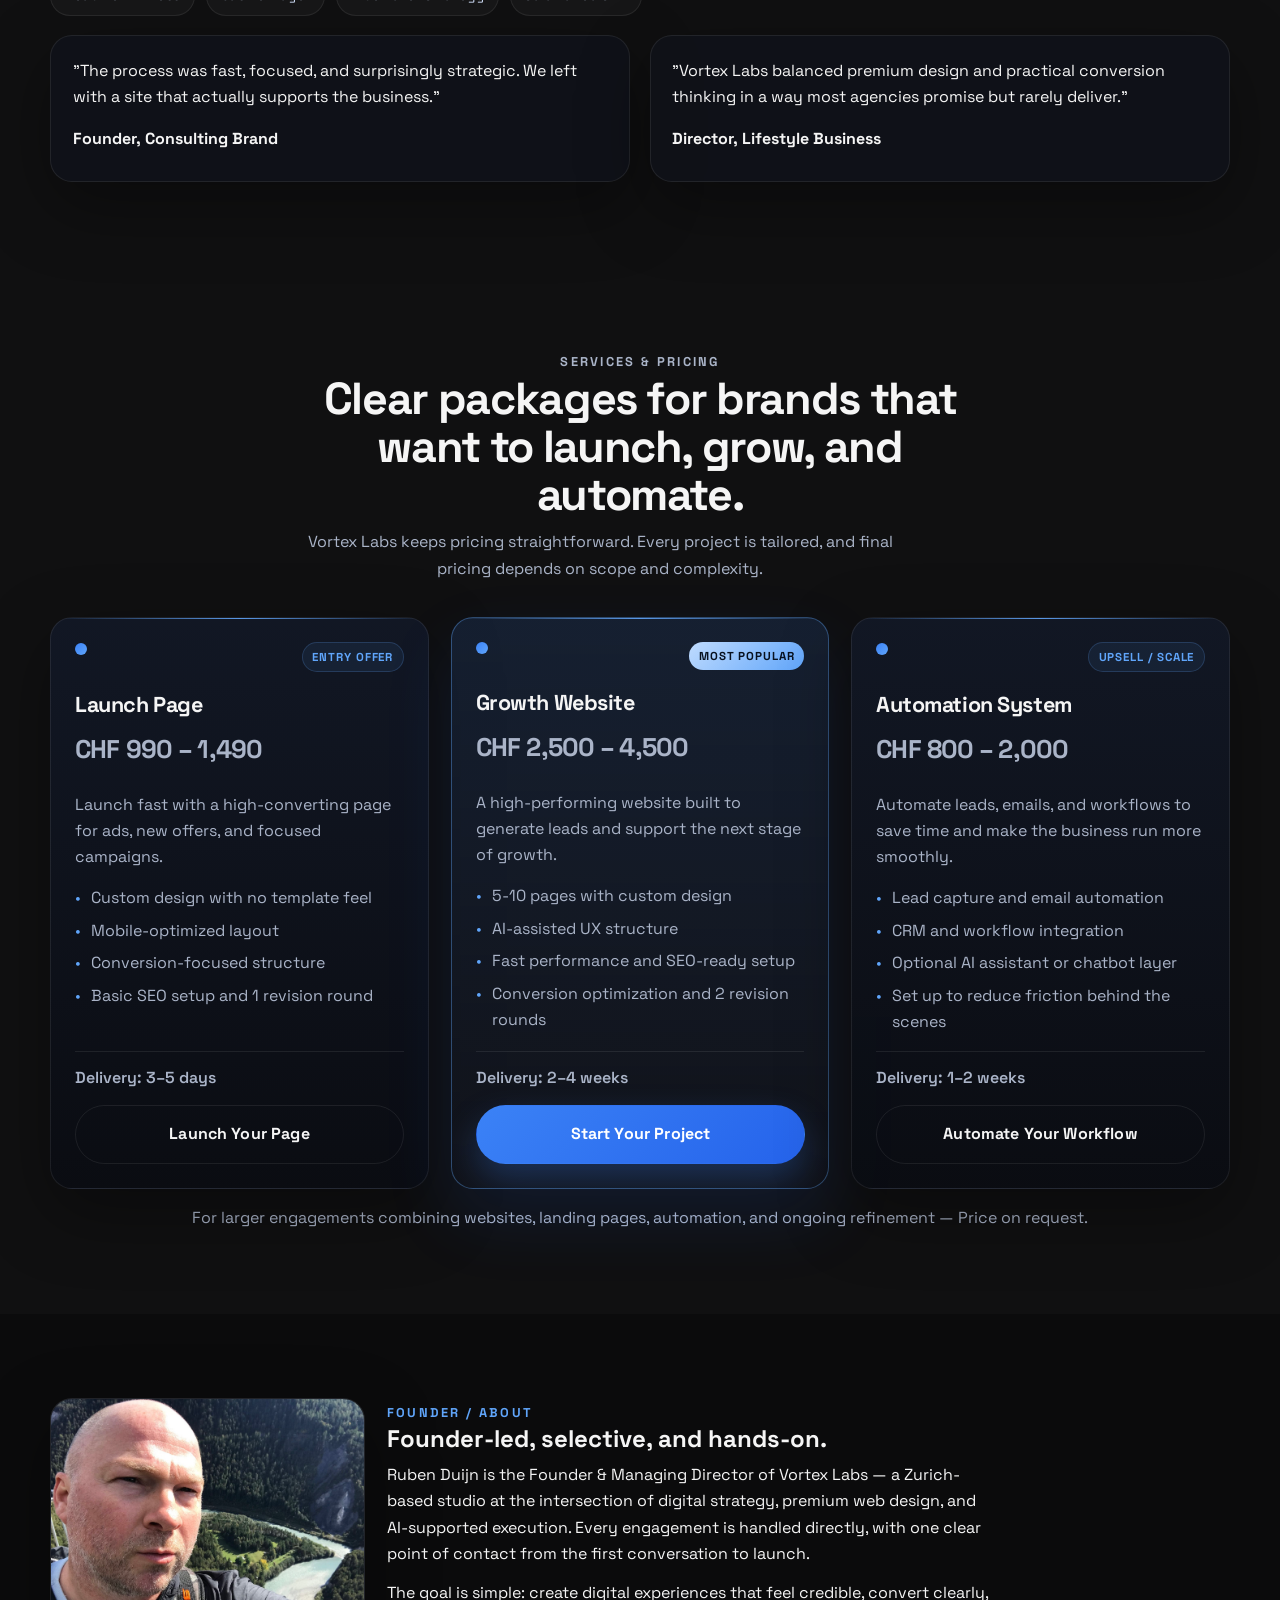
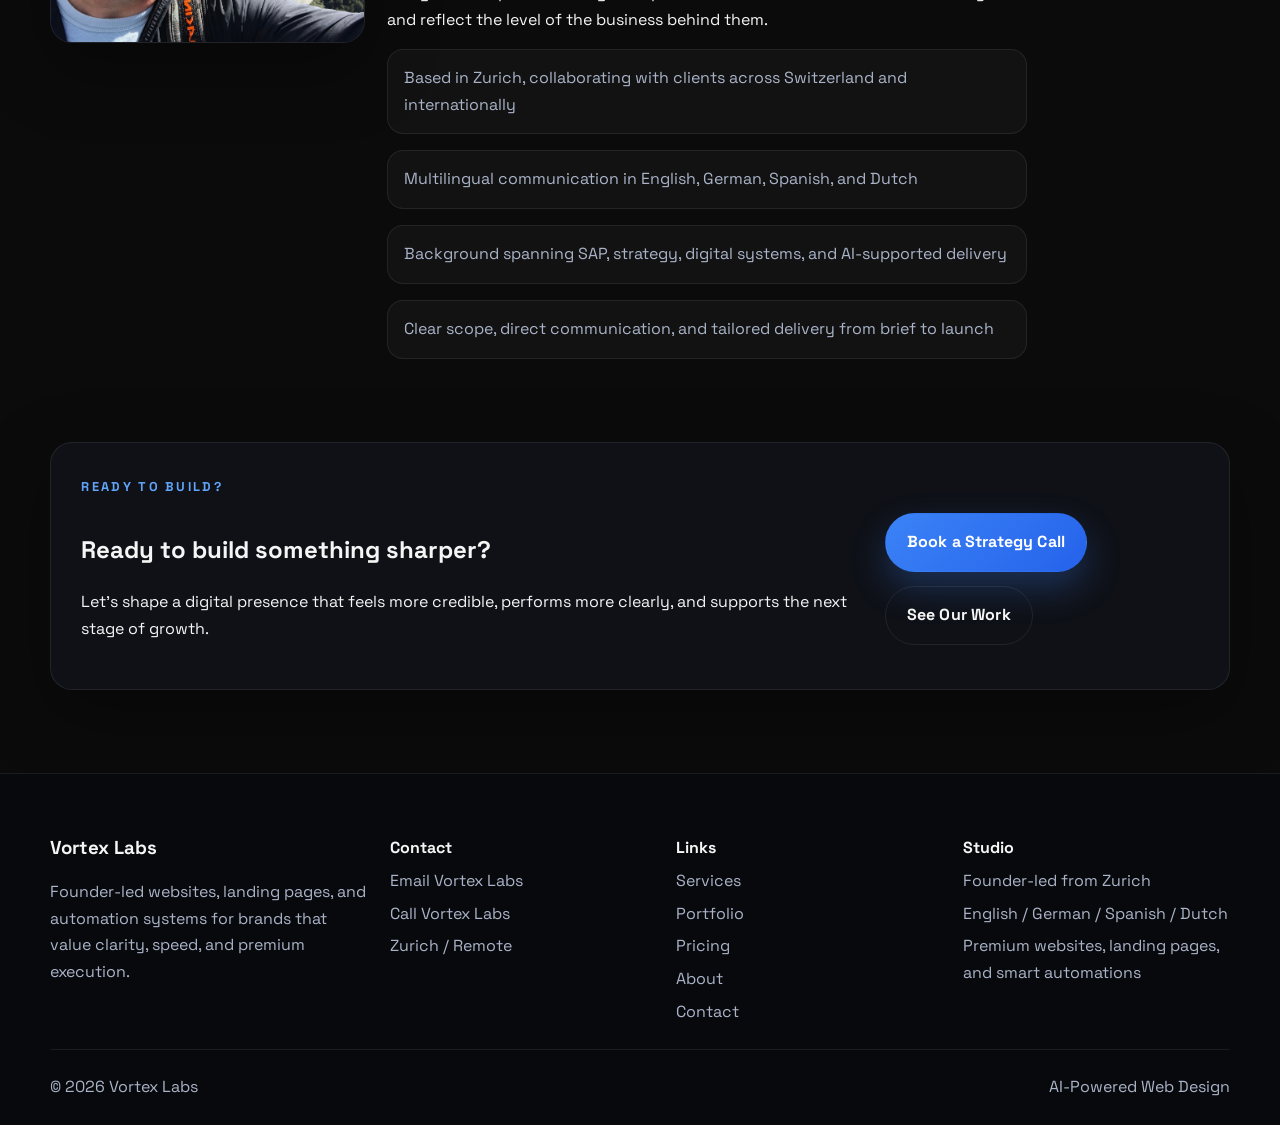
==== commit c14d4d98: "Prioritize Switzerland-first market messaging" ====
--- a/index.html
+++ b/index.html
@@ -61,7 +61,7 @@
           <p class="lead">
             We design, build, and automate conversion-focused digital systems for premium service brands, hospitality businesses, and startups.
           </p>
-          <p class="hero-kicker">Built for speed. Structured for trust. Trusted by teams in Spain and Switzerland.</p>
+          <p class="hero-kicker">Built for speed. Structured for trust. Trusted by teams in Switzerland and Spain.</p>
 
           <div class="hero-actions">
             <a class="button" href="#contact">Book a Strategy Call</a>
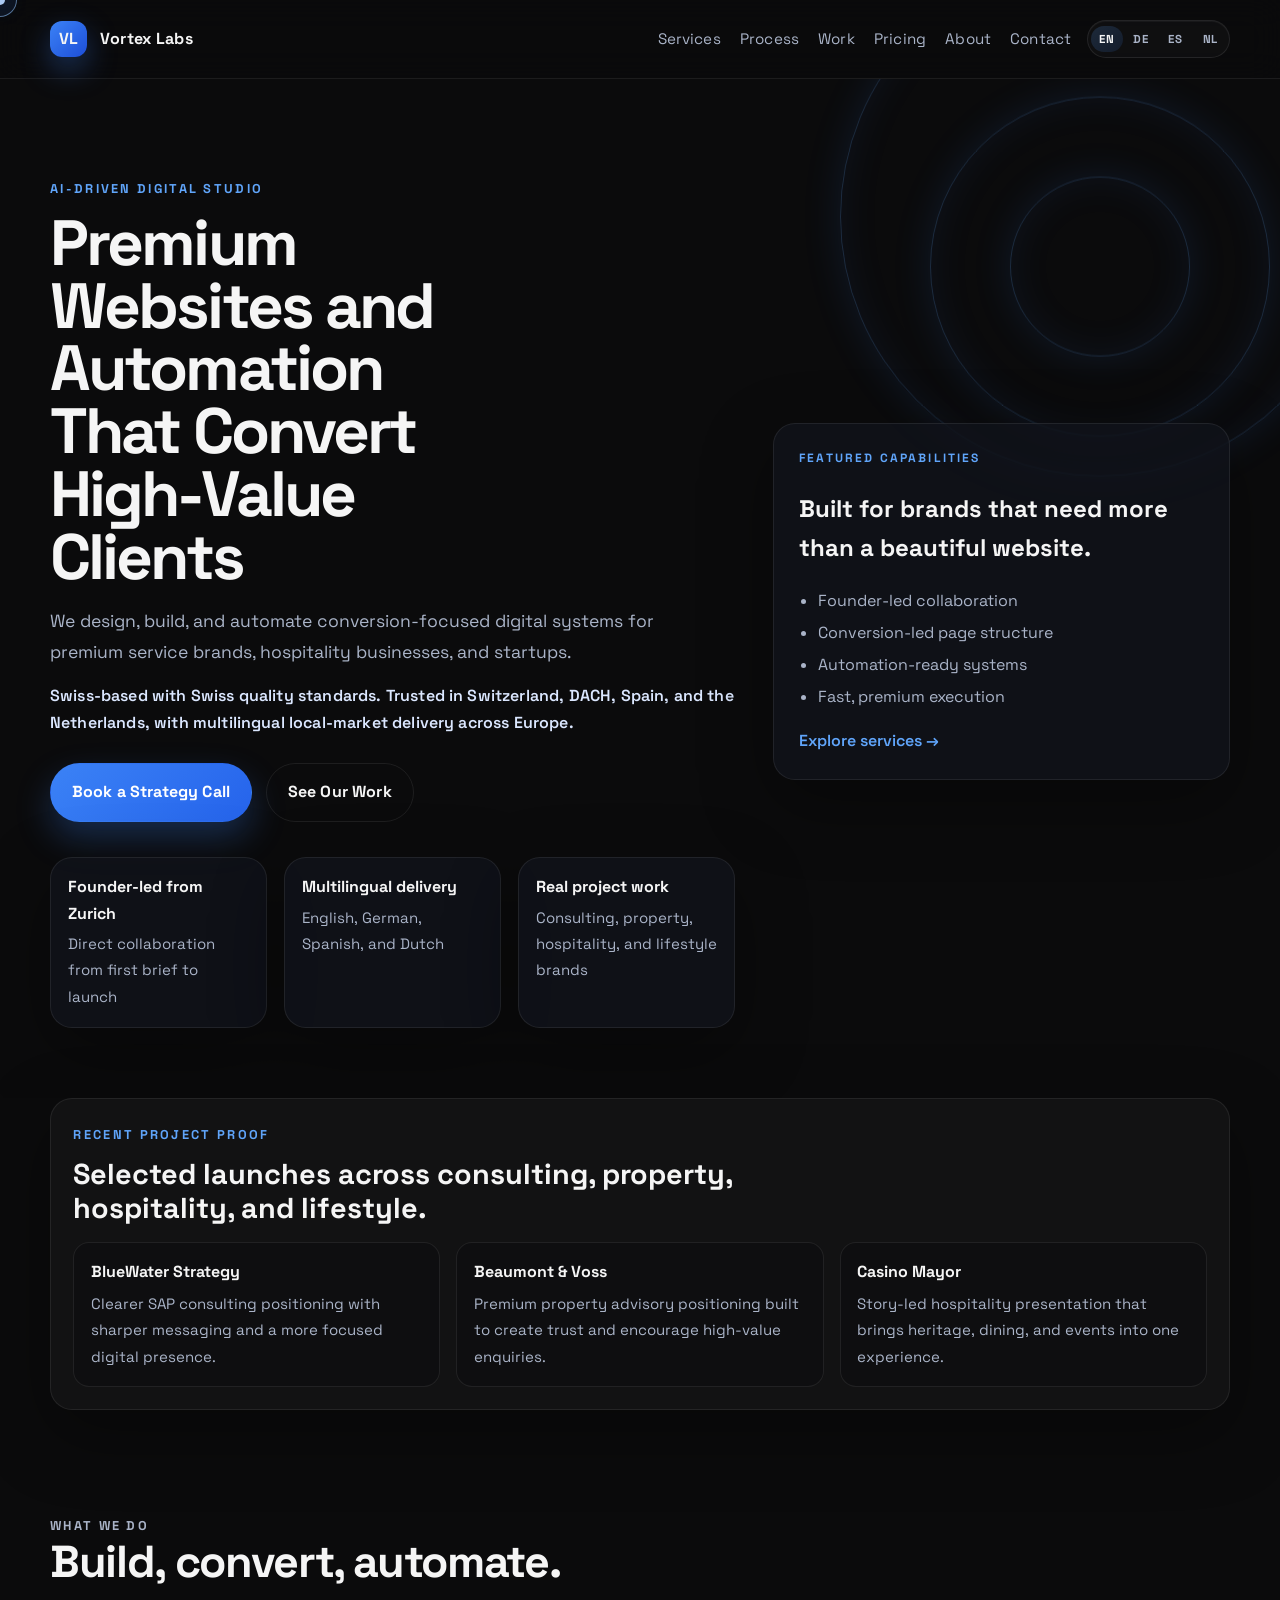
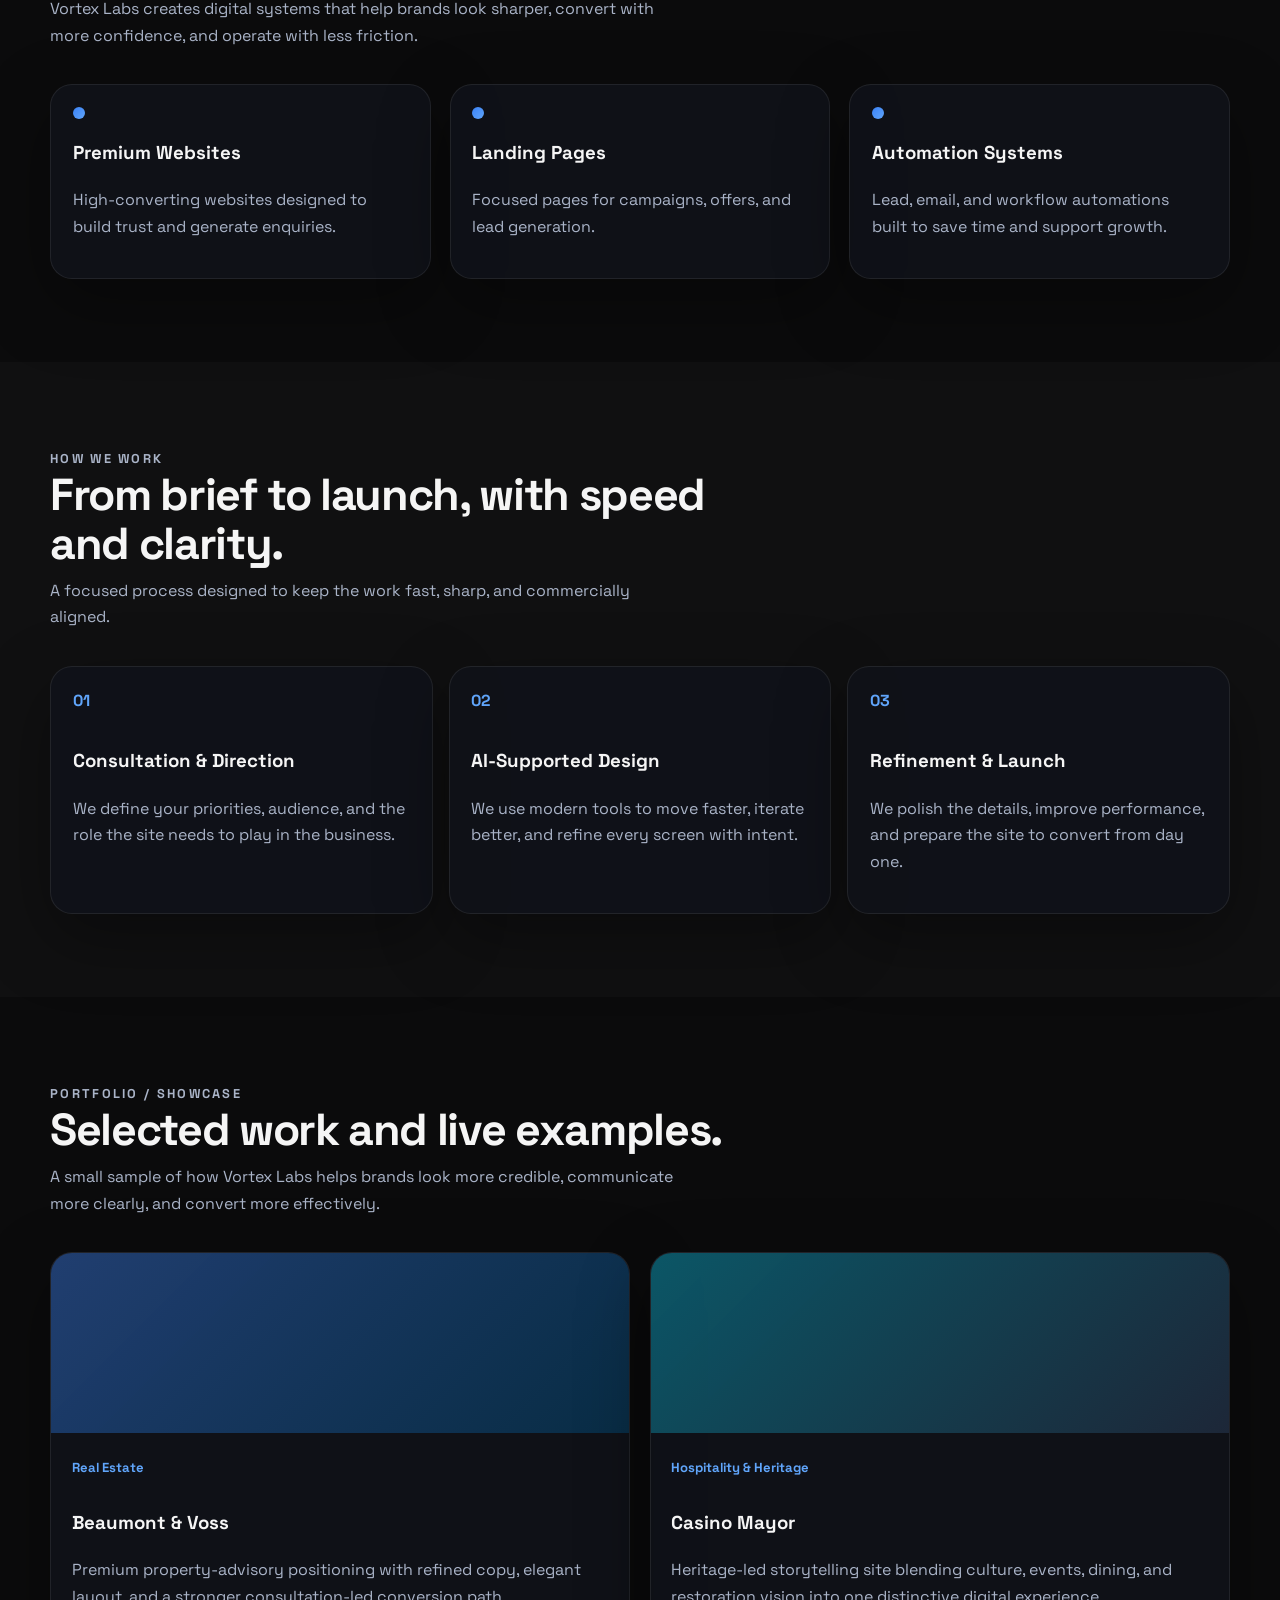
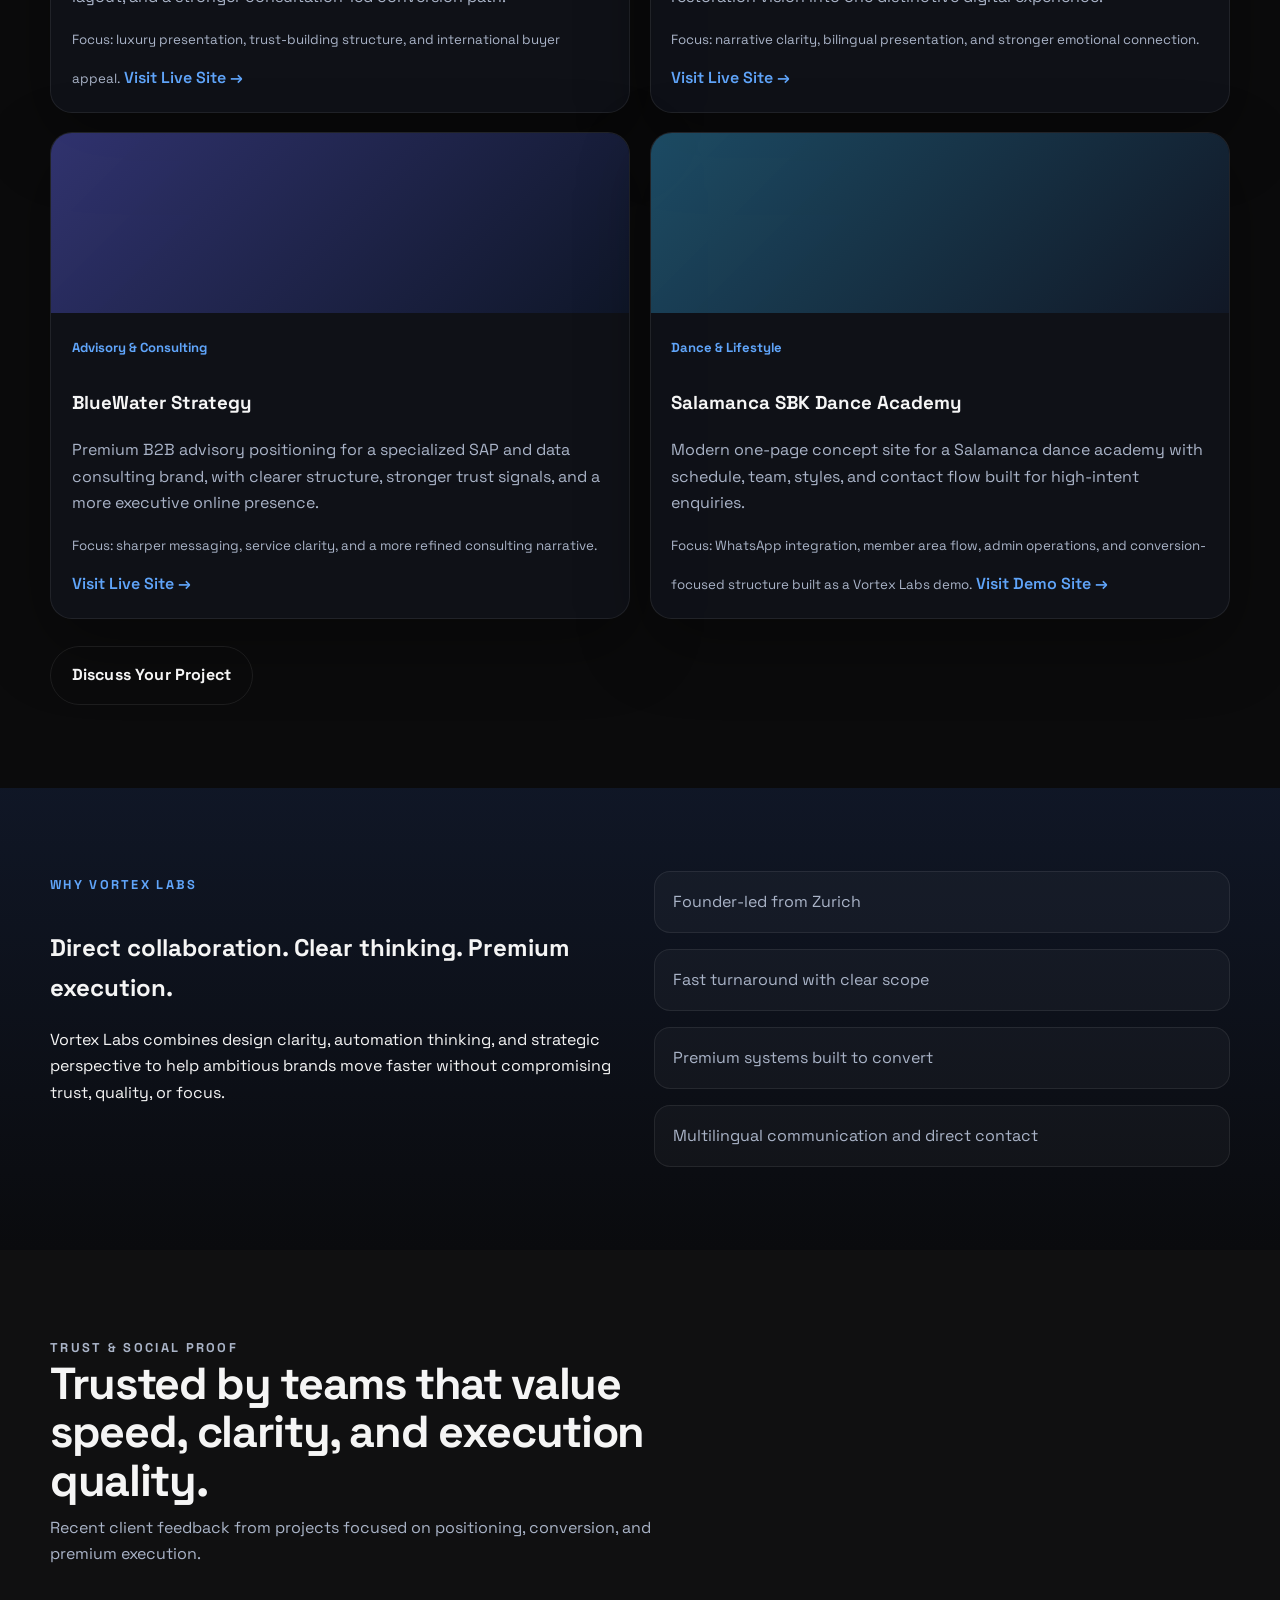
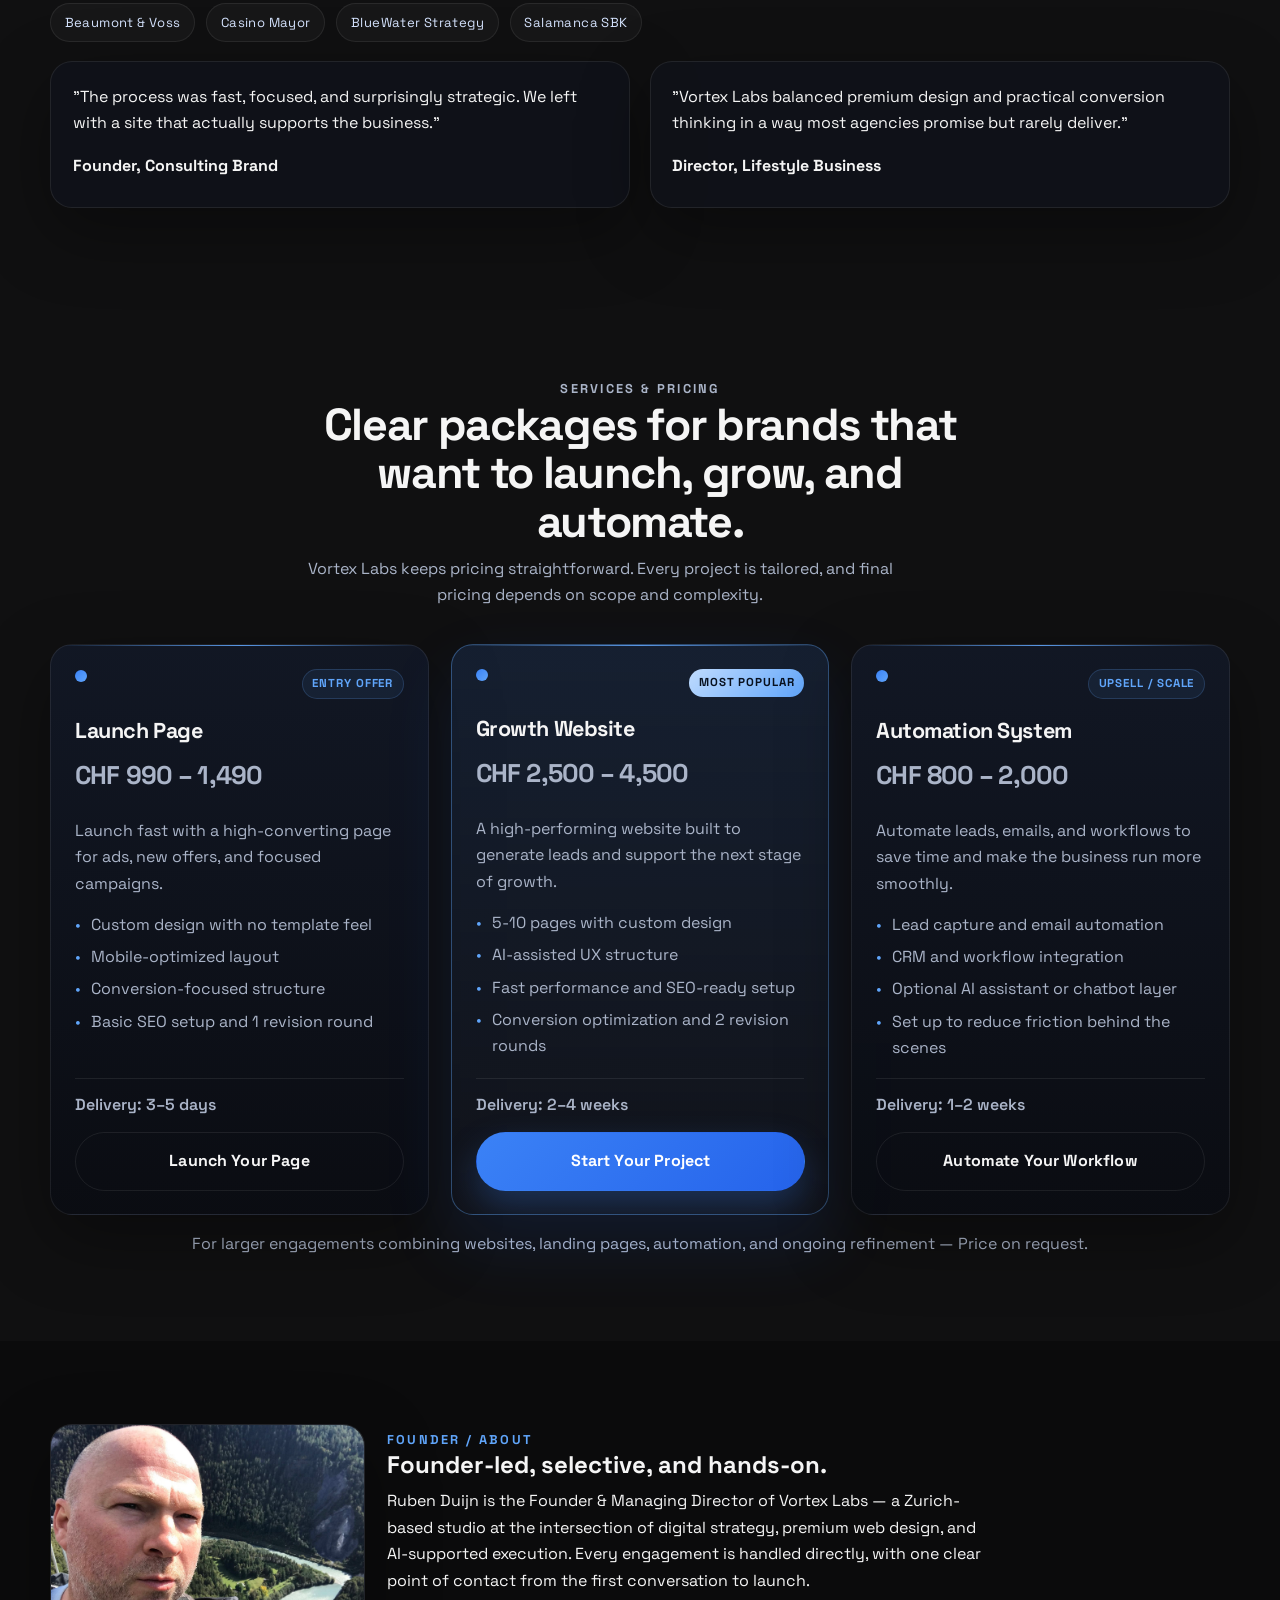
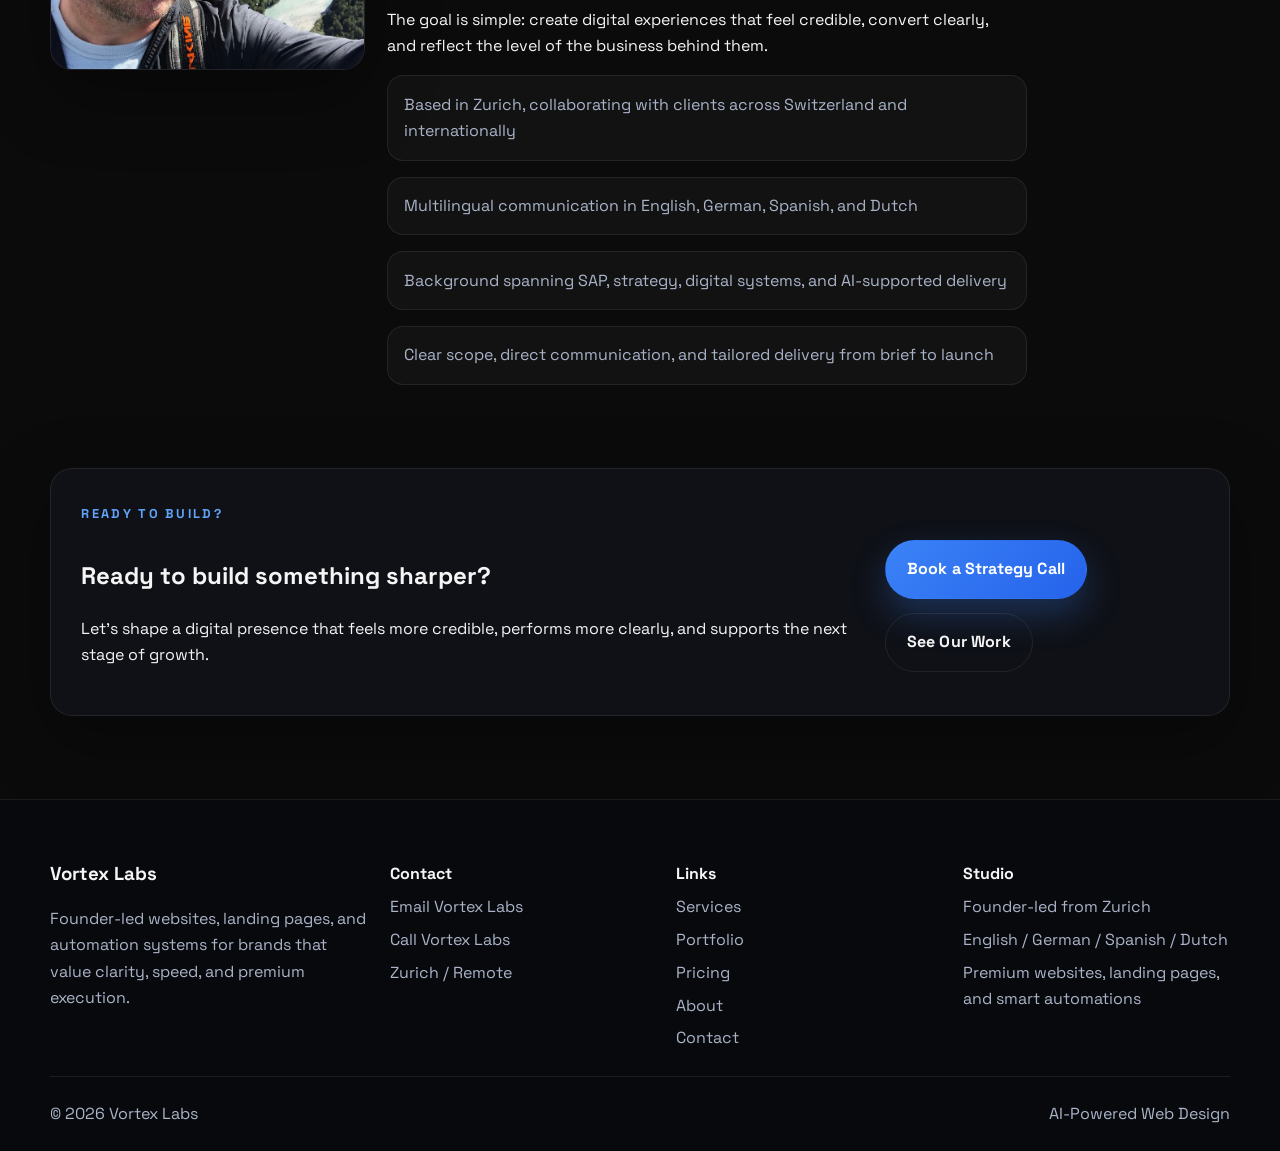
==== commit 0e585dec: "Refine premium Swiss-first multilingual positioning copy" ====
--- a/index.html
+++ b/index.html
@@ -61,7 +61,7 @@
           <p class="lead">
             We design, build, and automate conversion-focused digital systems for premium service brands, hospitality businesses, and startups.
           </p>
-          <p class="hero-kicker">Built for speed. Structured for trust. Trusted by teams in Switzerland and Spain.</p>
+          <p class="hero-kicker">Swiss-based with Swiss quality standards. Trusted in Switzerland, DACH, Spain, and the Netherlands, with multilingual local-market delivery across Europe.</p>
 
           <div class="hero-actions">
             <a class="button" href="#contact">Book a Strategy Call</a>
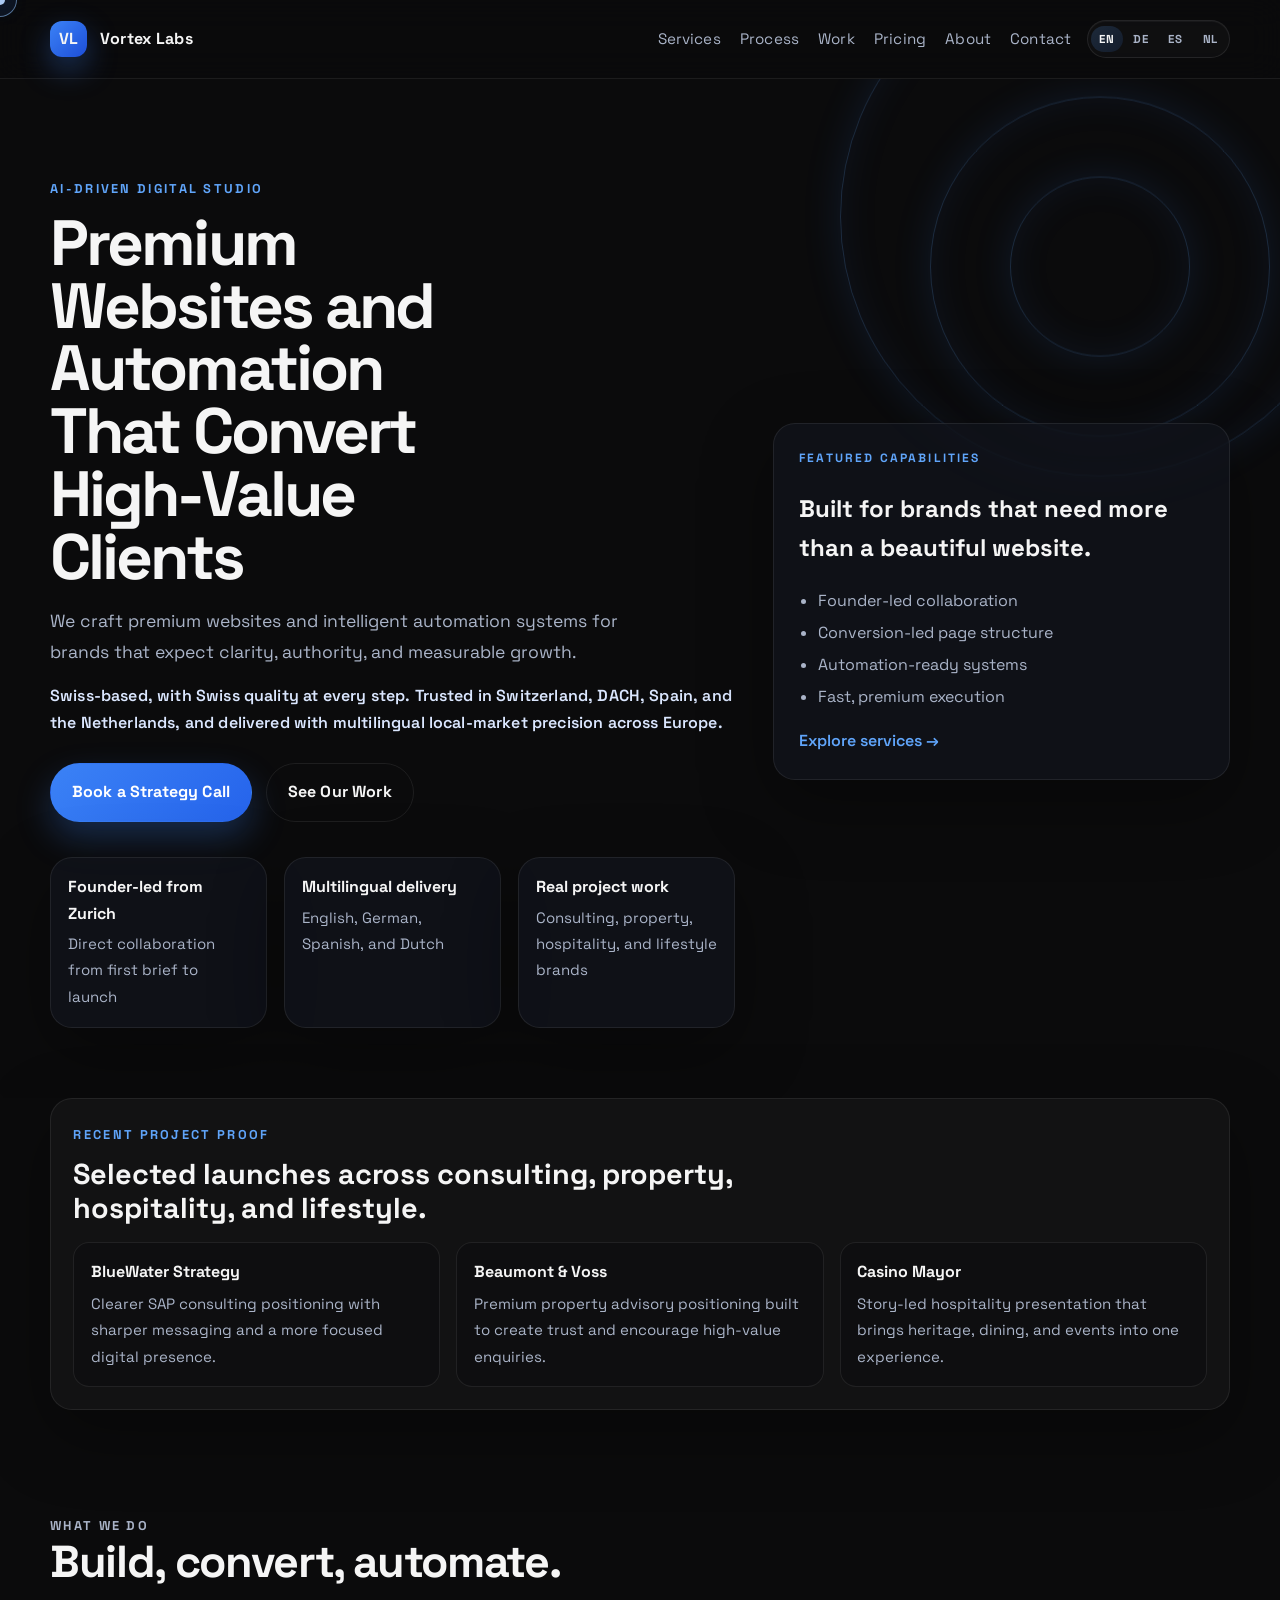
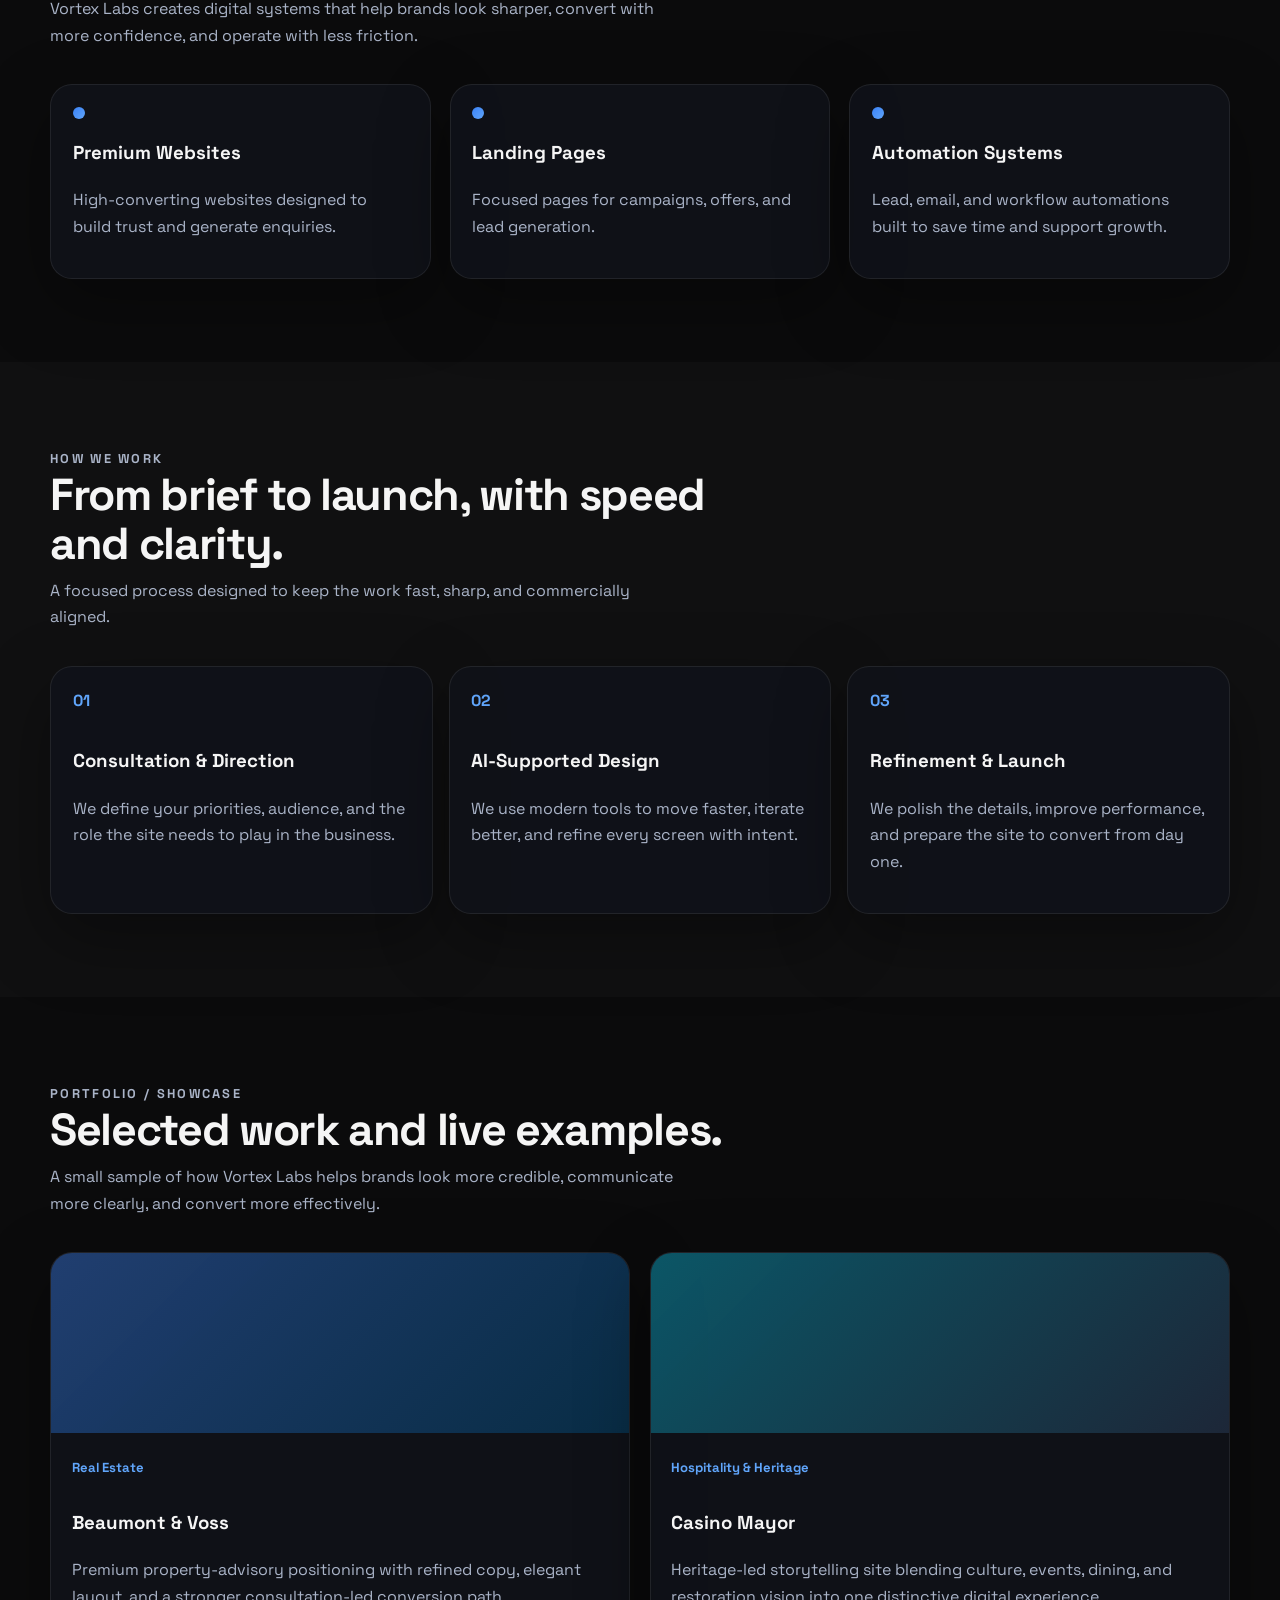
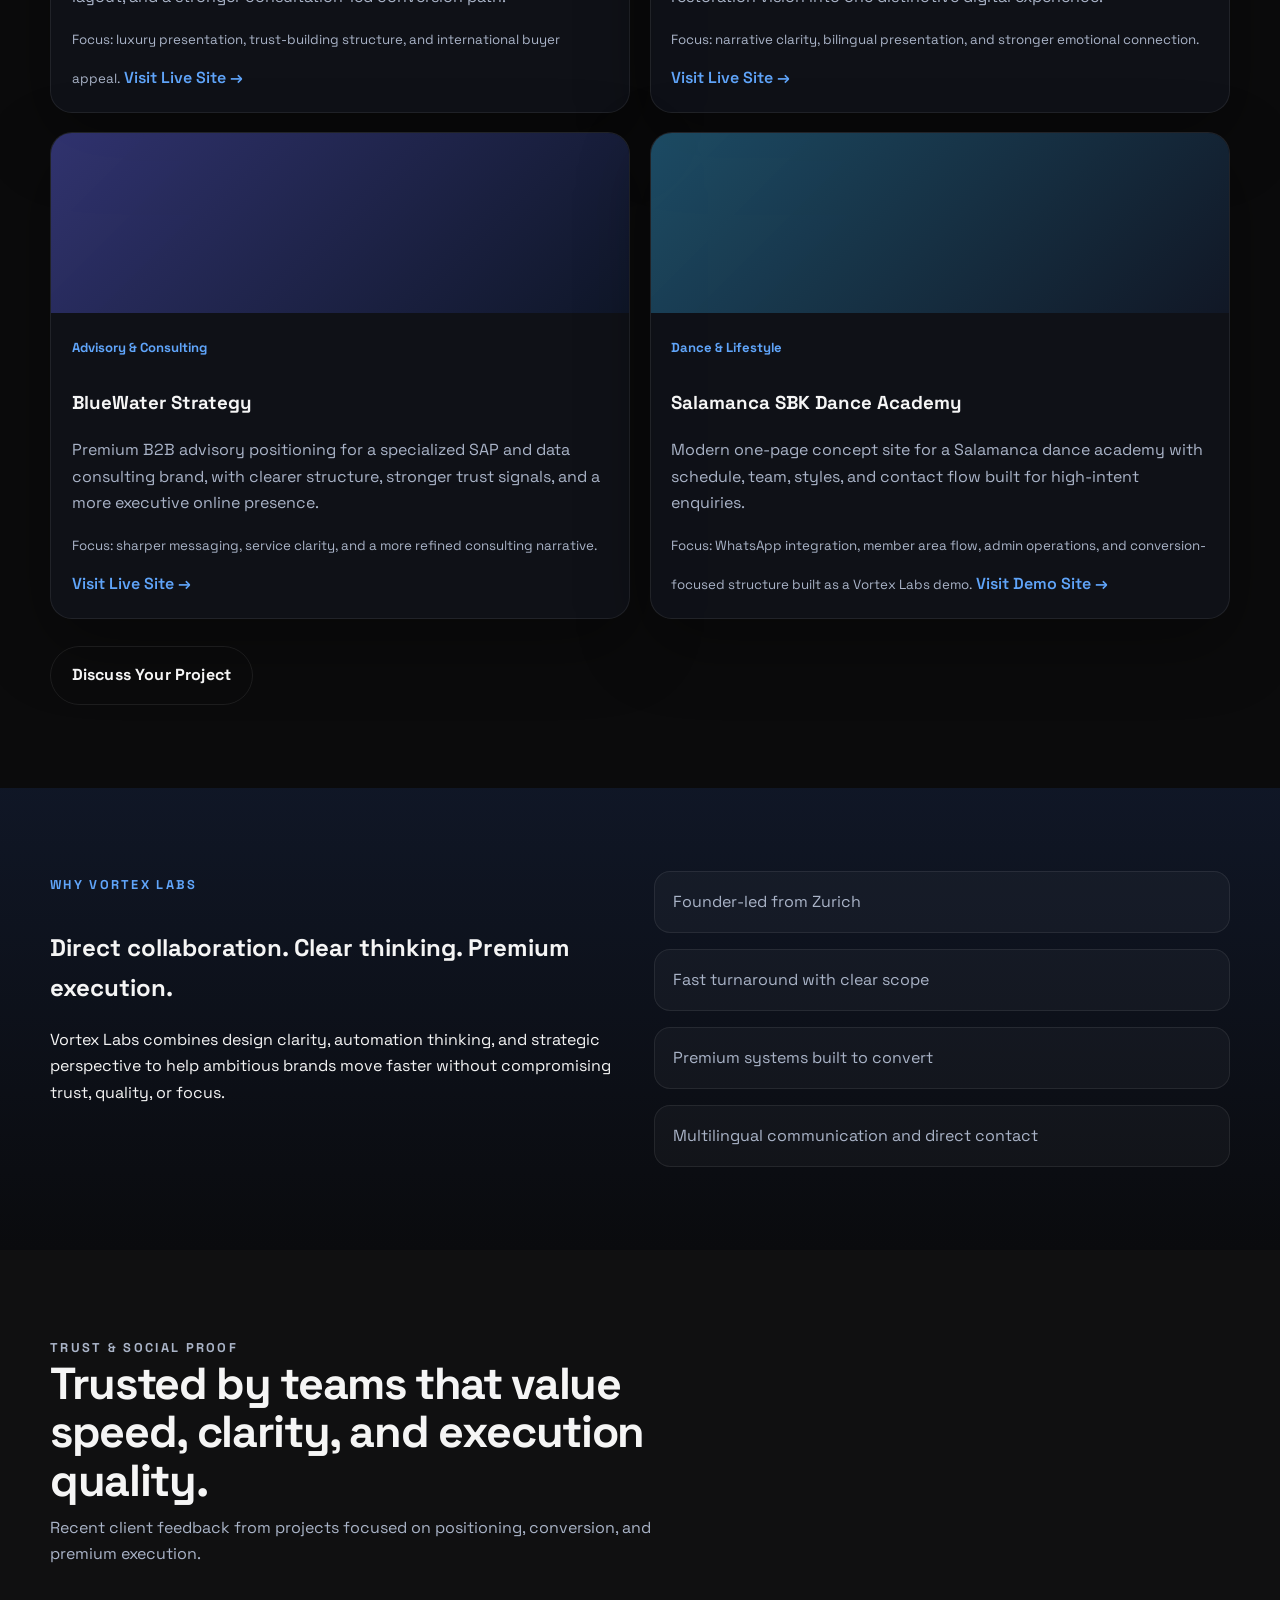
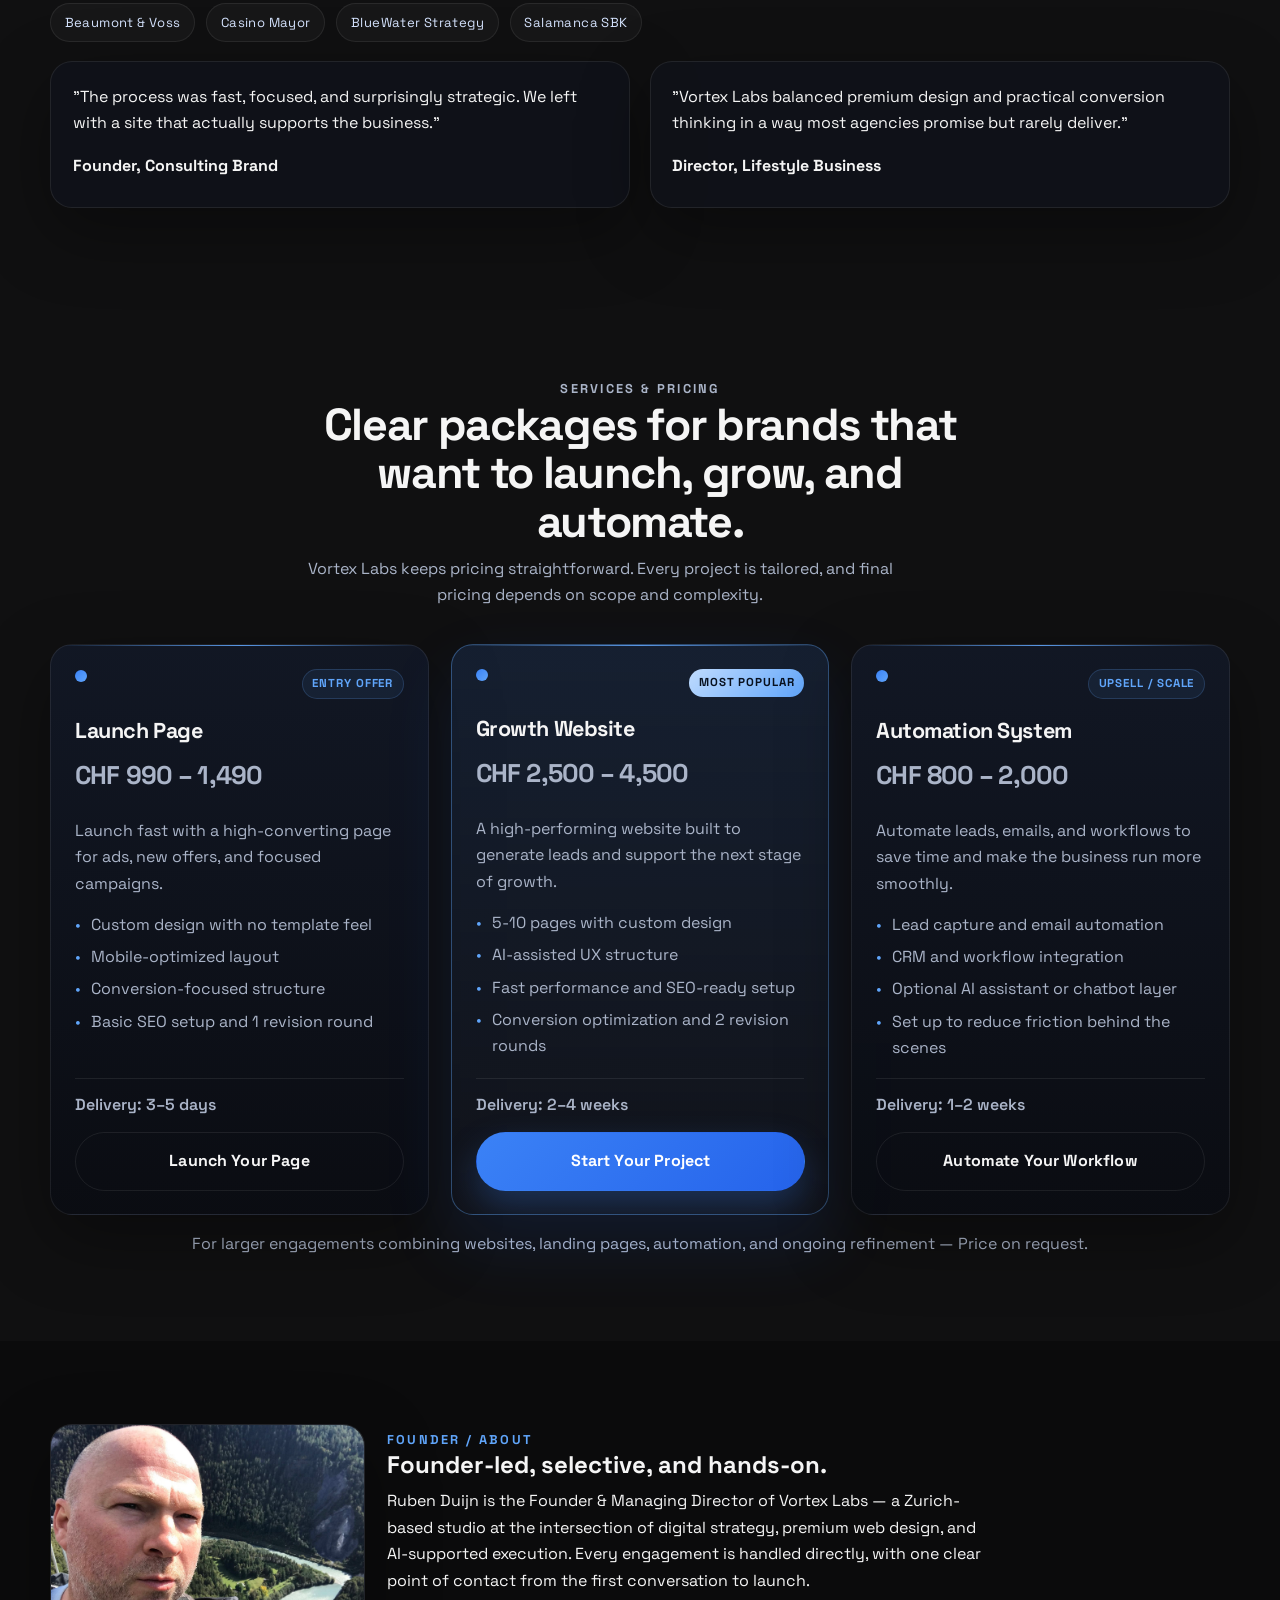
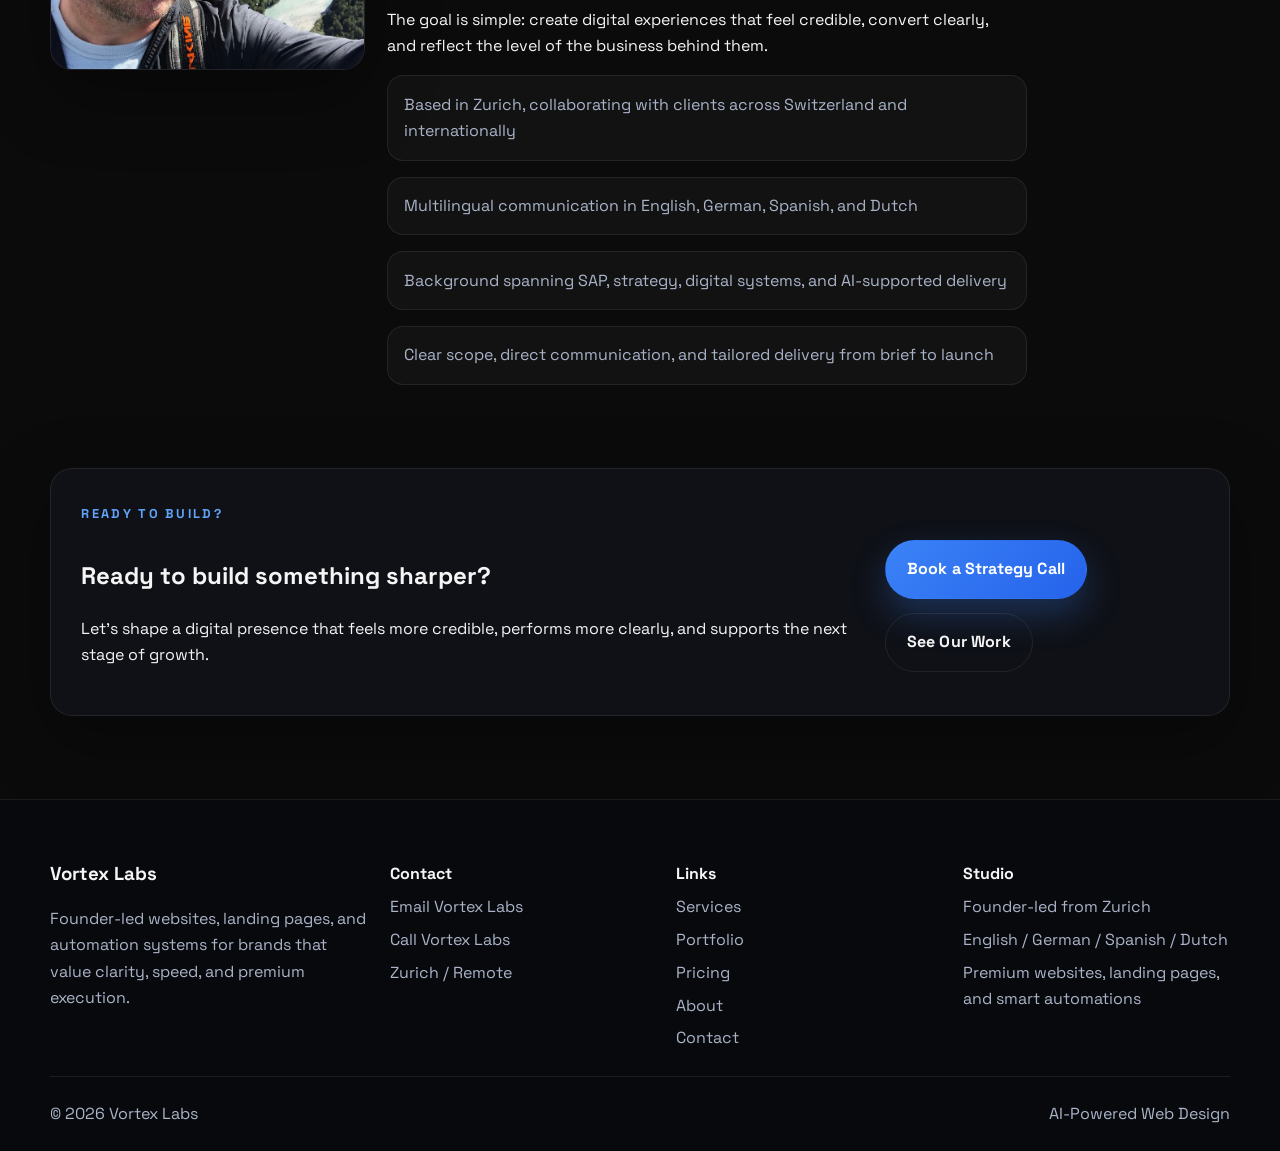
==== commit 1aca43bf: "Polish premium multilingual hero messaging" ====
--- a/index.html
+++ b/index.html
@@ -59,9 +59,9 @@
           <p class="eyebrow">AI-DRIVEN DIGITAL STUDIO</p>
           <h1>Premium Websites and Automation That Convert High-Value Clients</h1>
           <p class="lead">
-            We design, build, and automate conversion-focused digital systems for premium service brands, hospitality businesses, and startups.
-          </p>
-          <p class="hero-kicker">Swiss-based with Swiss quality standards. Trusted in Switzerland, DACH, Spain, and the Netherlands, with multilingual local-market delivery across Europe.</p>
+            We craft premium websites and intelligent automation systems for brands that expect clarity, authority, and measurable growth.
+          </p>
+          <p class="hero-kicker">Swiss-based, with Swiss quality at every step. Trusted in Switzerland, DACH, Spain, and the Netherlands, and delivered with multilingual local-market precision across Europe.</p>
 
           <div class="hero-actions">
             <a class="button" href="#contact">Book a Strategy Call</a>
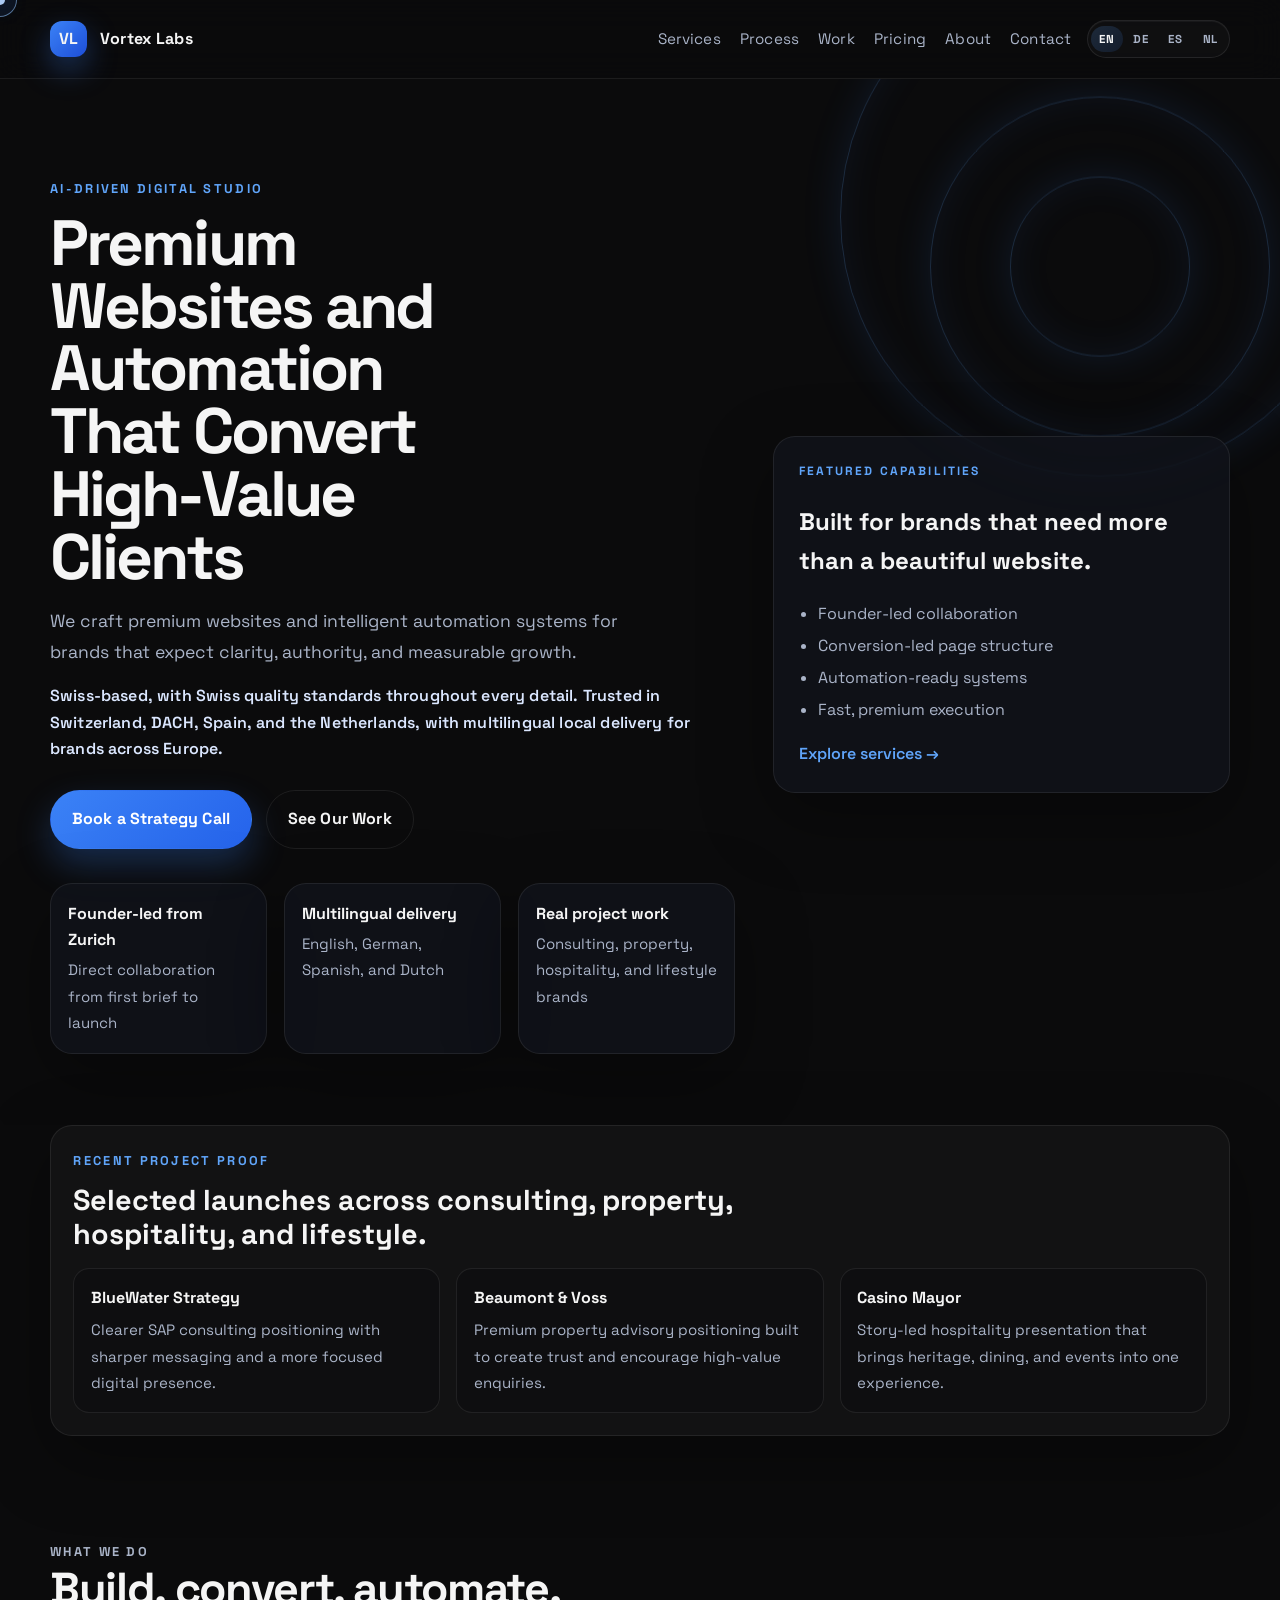
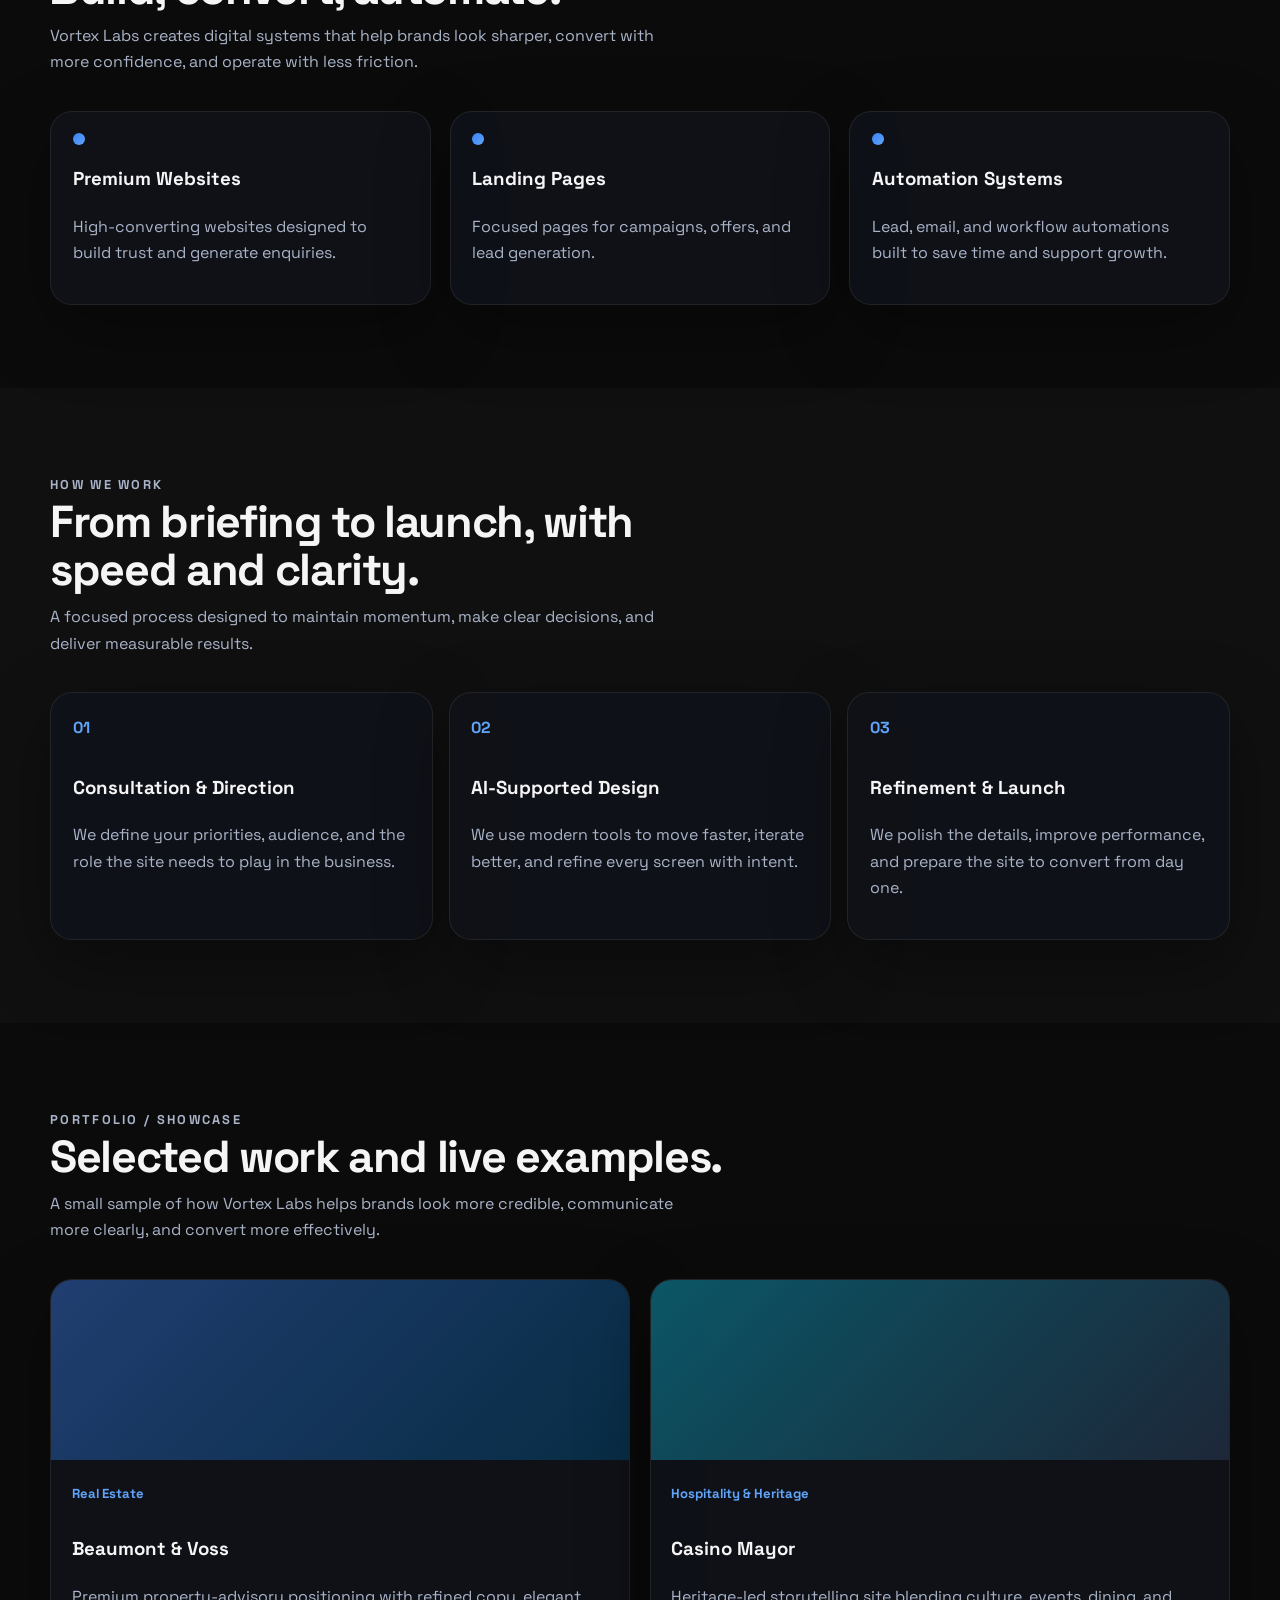
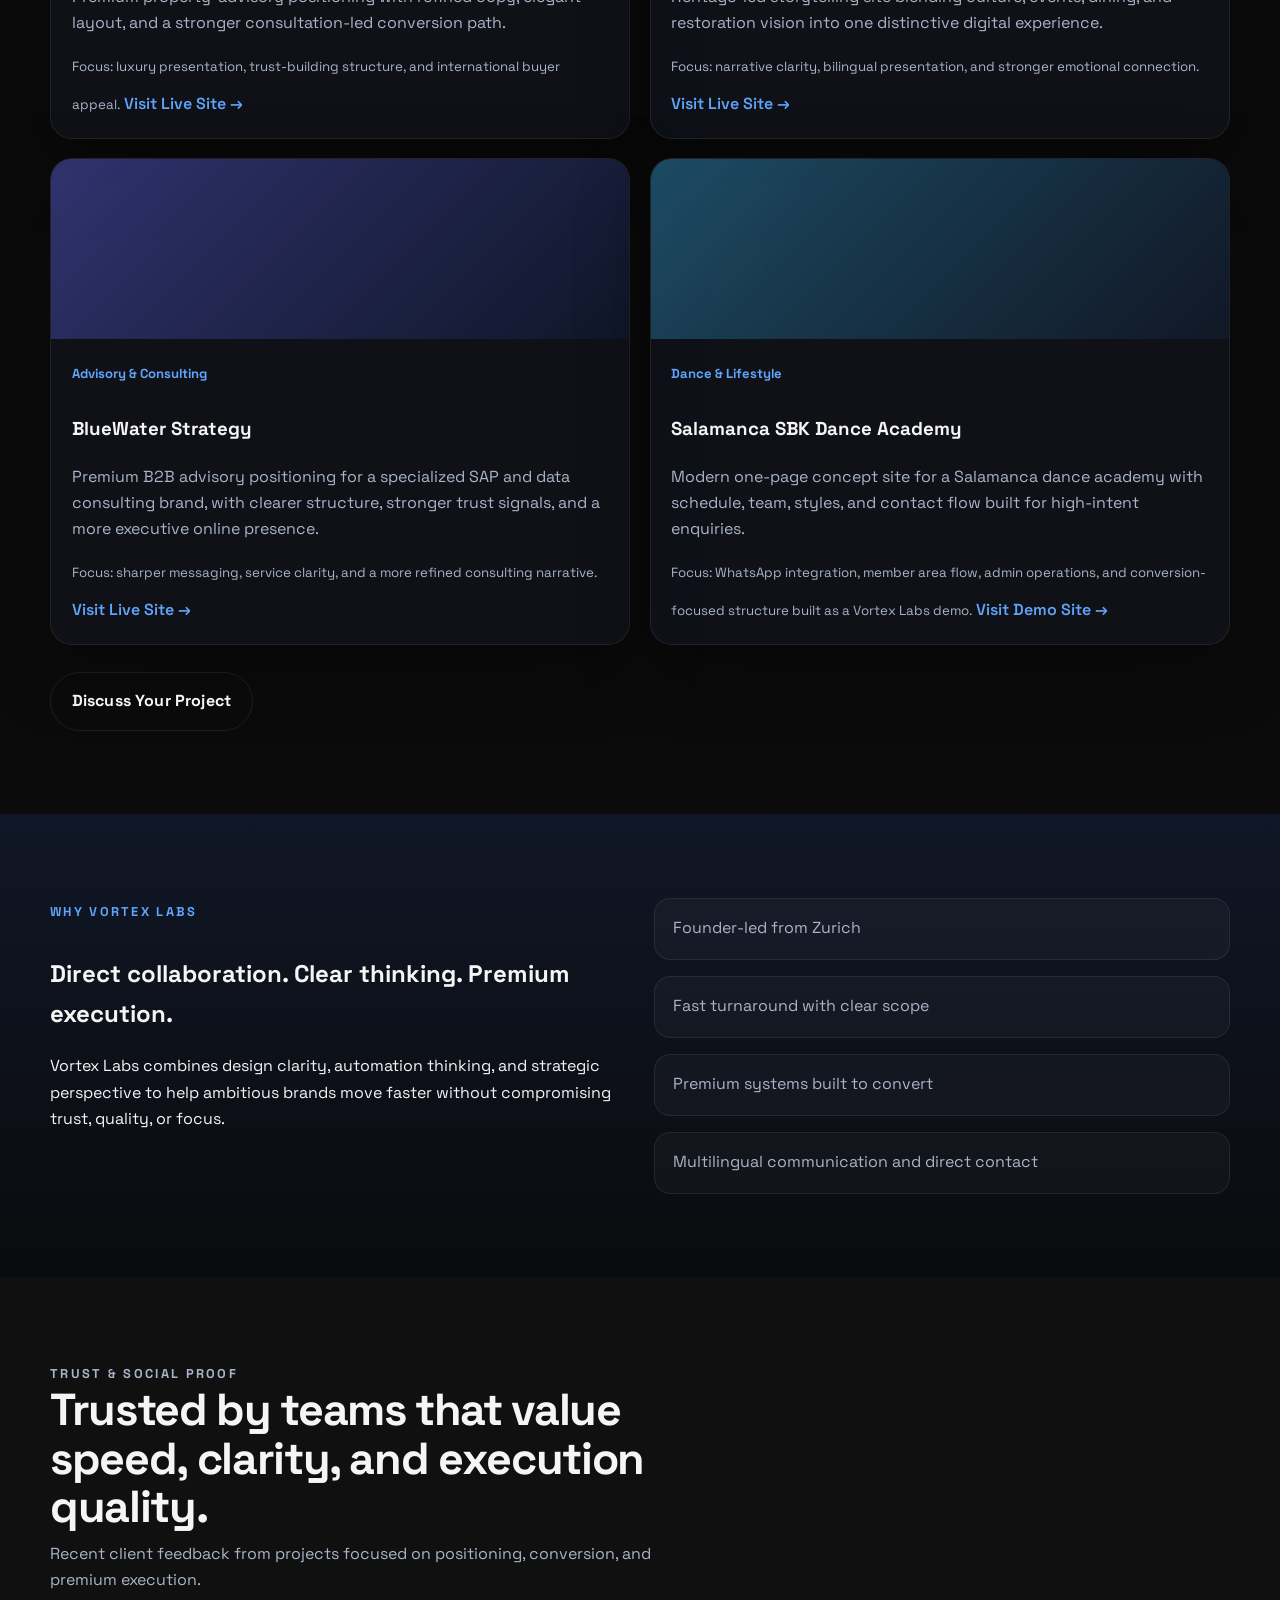
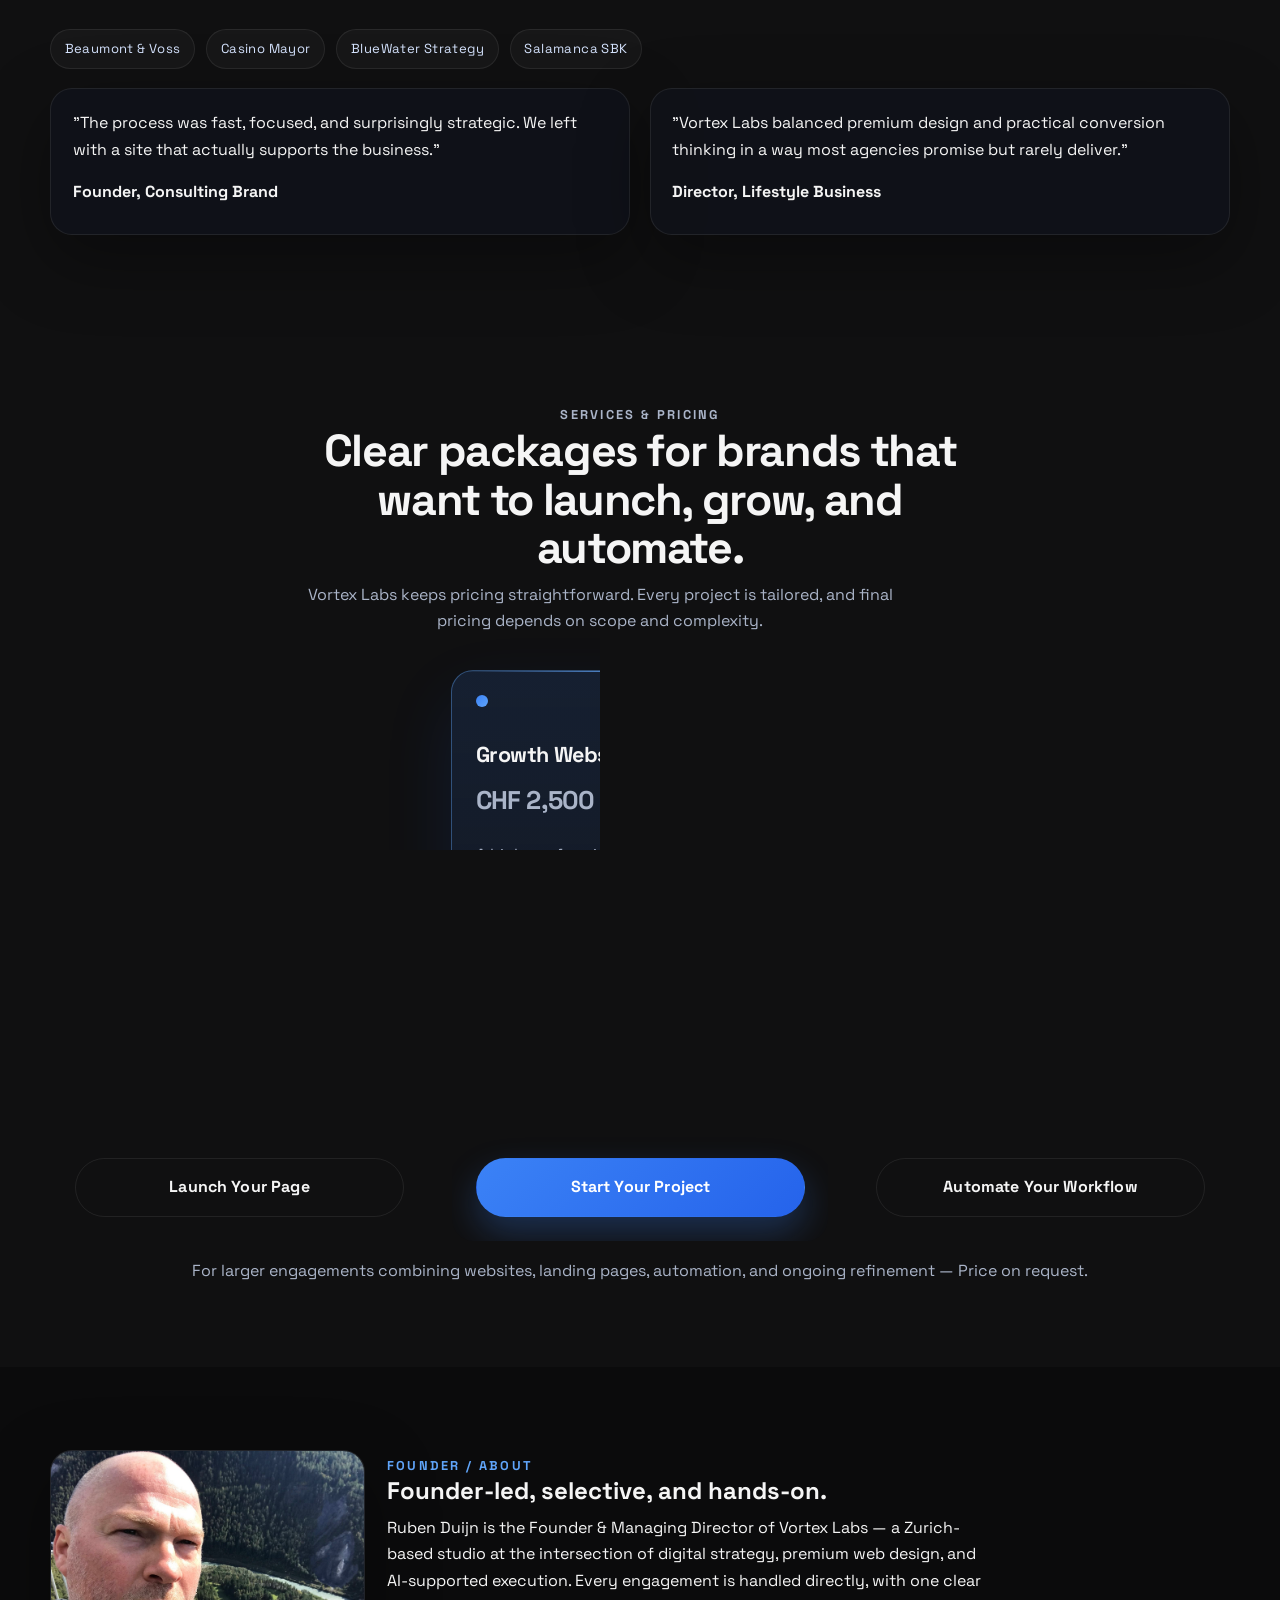
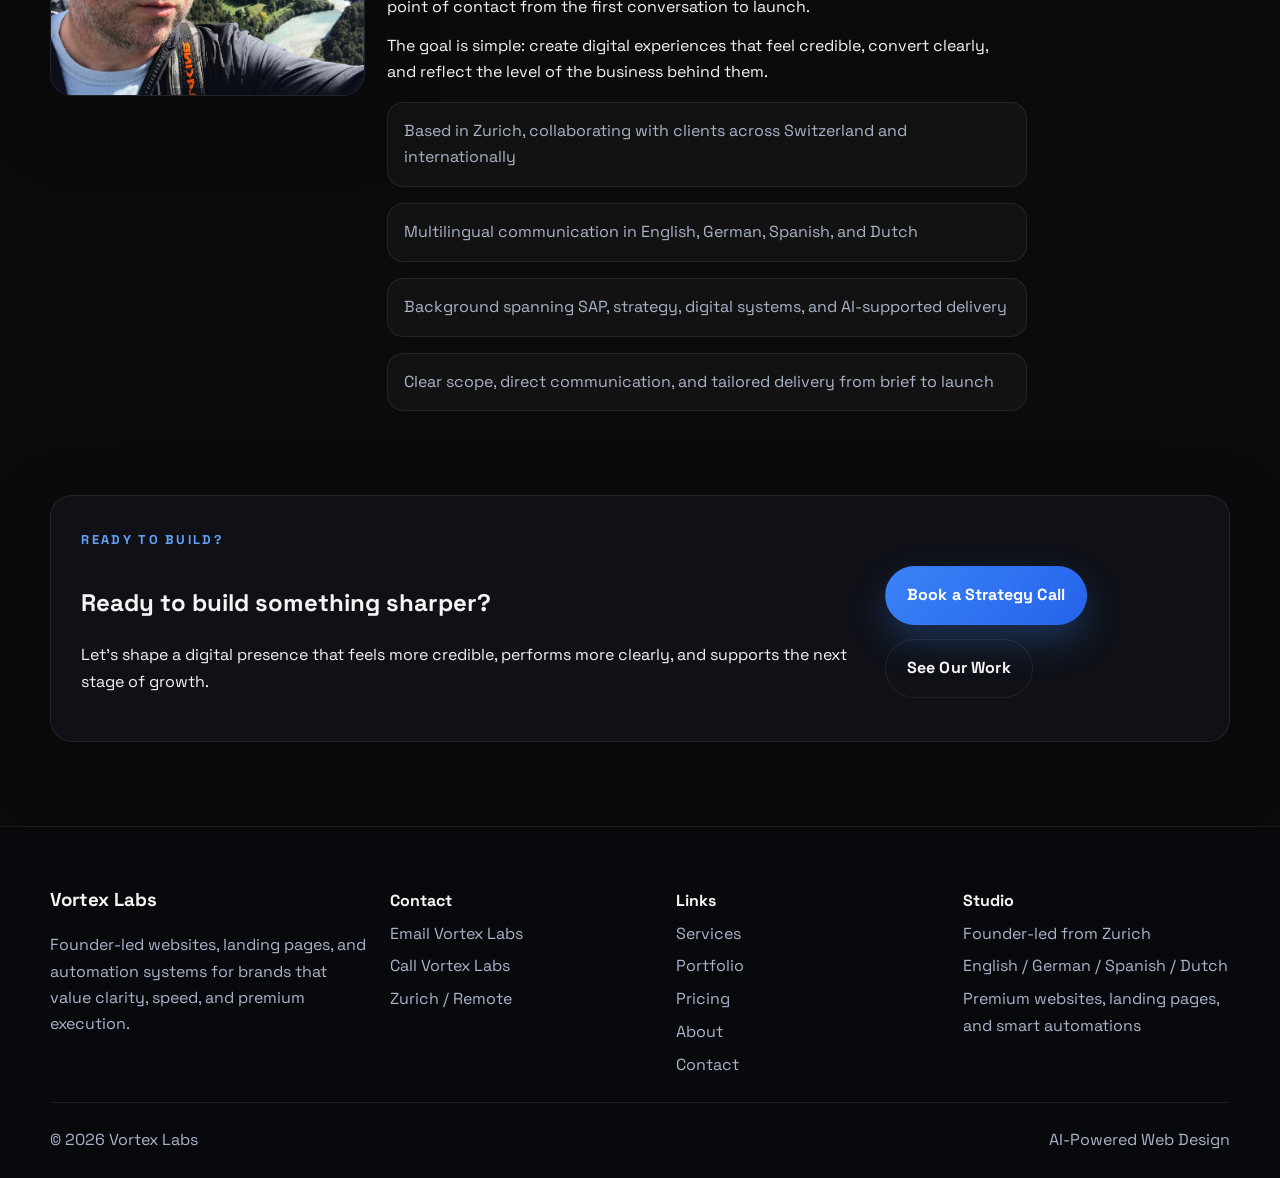
==== commit 9be7902a: "Refine multilingual copy: improve German hero-kicker, fix character encoding, enhance premium tone a" ====
--- a/index.html
+++ b/index.html
@@ -61,7 +61,7 @@
           <p class="lead">
             We craft premium websites and intelligent automation systems for brands that expect clarity, authority, and measurable growth.
           </p>
-          <p class="hero-kicker">Swiss-based, with Swiss quality at every step. Trusted in Switzerland, DACH, Spain, and the Netherlands, and delivered with multilingual local-market precision across Europe.</p>
+          <p class="hero-kicker">Swiss-based, with Swiss quality standards throughout every detail. Trusted in Switzerland, DACH, Spain, and the Netherlands, with multilingual local delivery for brands across Europe.</p>
 
           <div class="hero-actions">
             <a class="button" href="#contact">Book a Strategy Call</a>
@@ -159,8 +159,8 @@
       <div class="container">
         <div class="section-heading">
           <p class="eyebrow">HOW WE WORK</p>
-          <h2>From brief to launch, with speed and clarity.</h2>
-          <p>A focused process designed to keep the work fast, sharp, and commercially aligned.</p>
+          <h2>From briefing to launch, with speed and clarity.</h2>
+          <p>A focused process designed to maintain momentum, make clear decisions, and deliver measurable results.</p>
         </div>
 
         <div class="process-grid">
